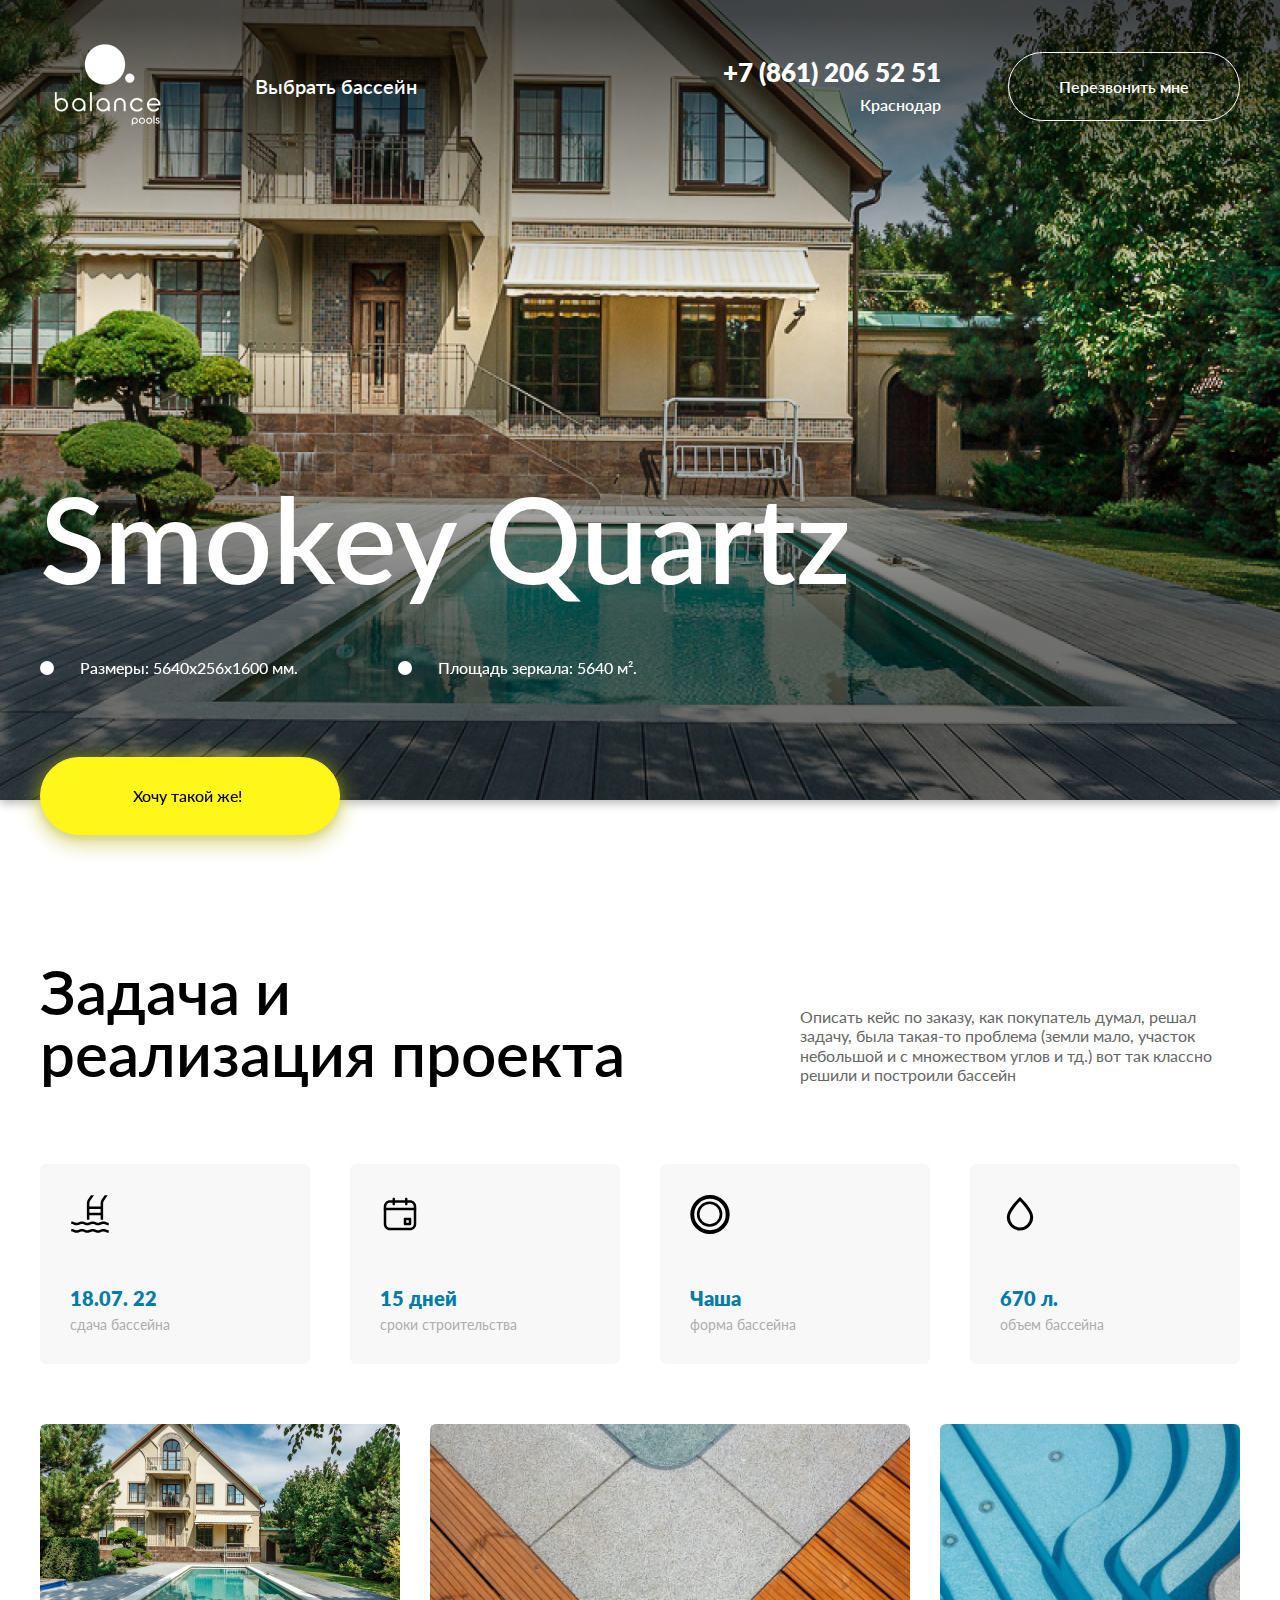
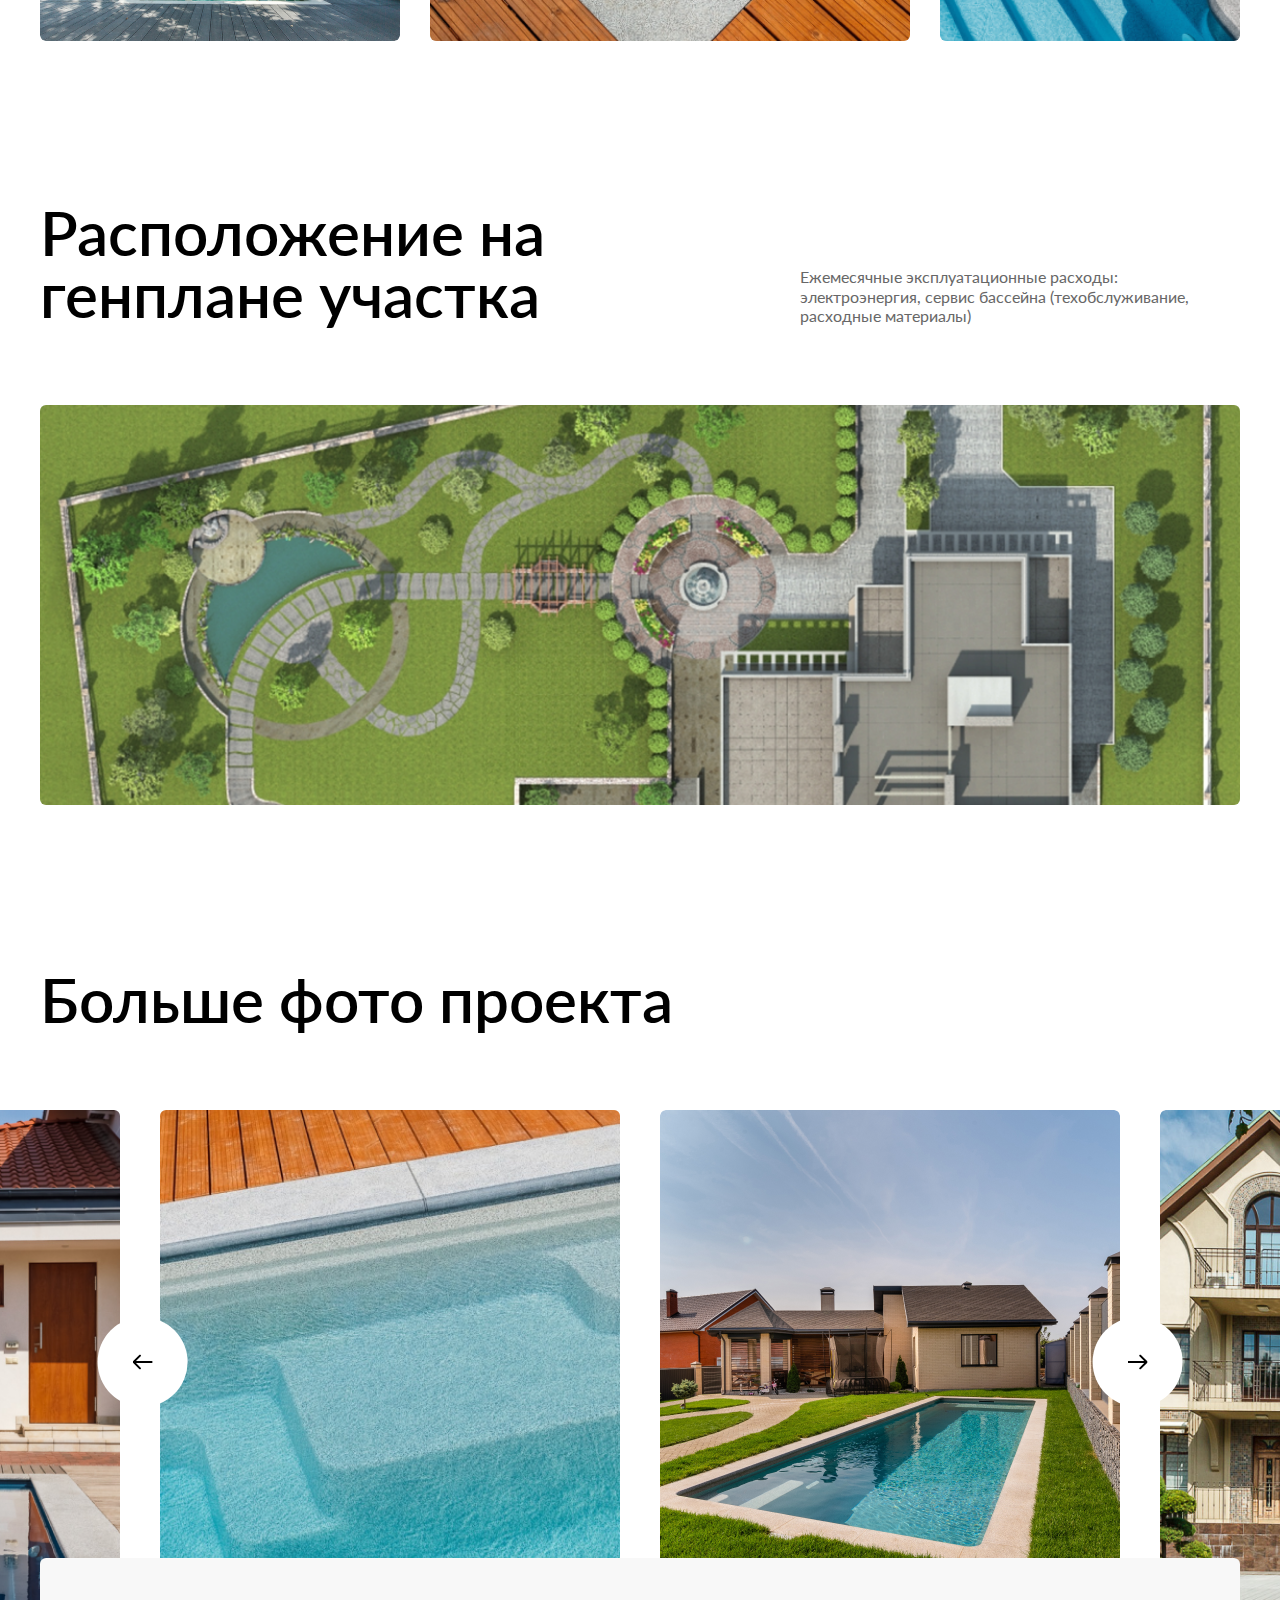
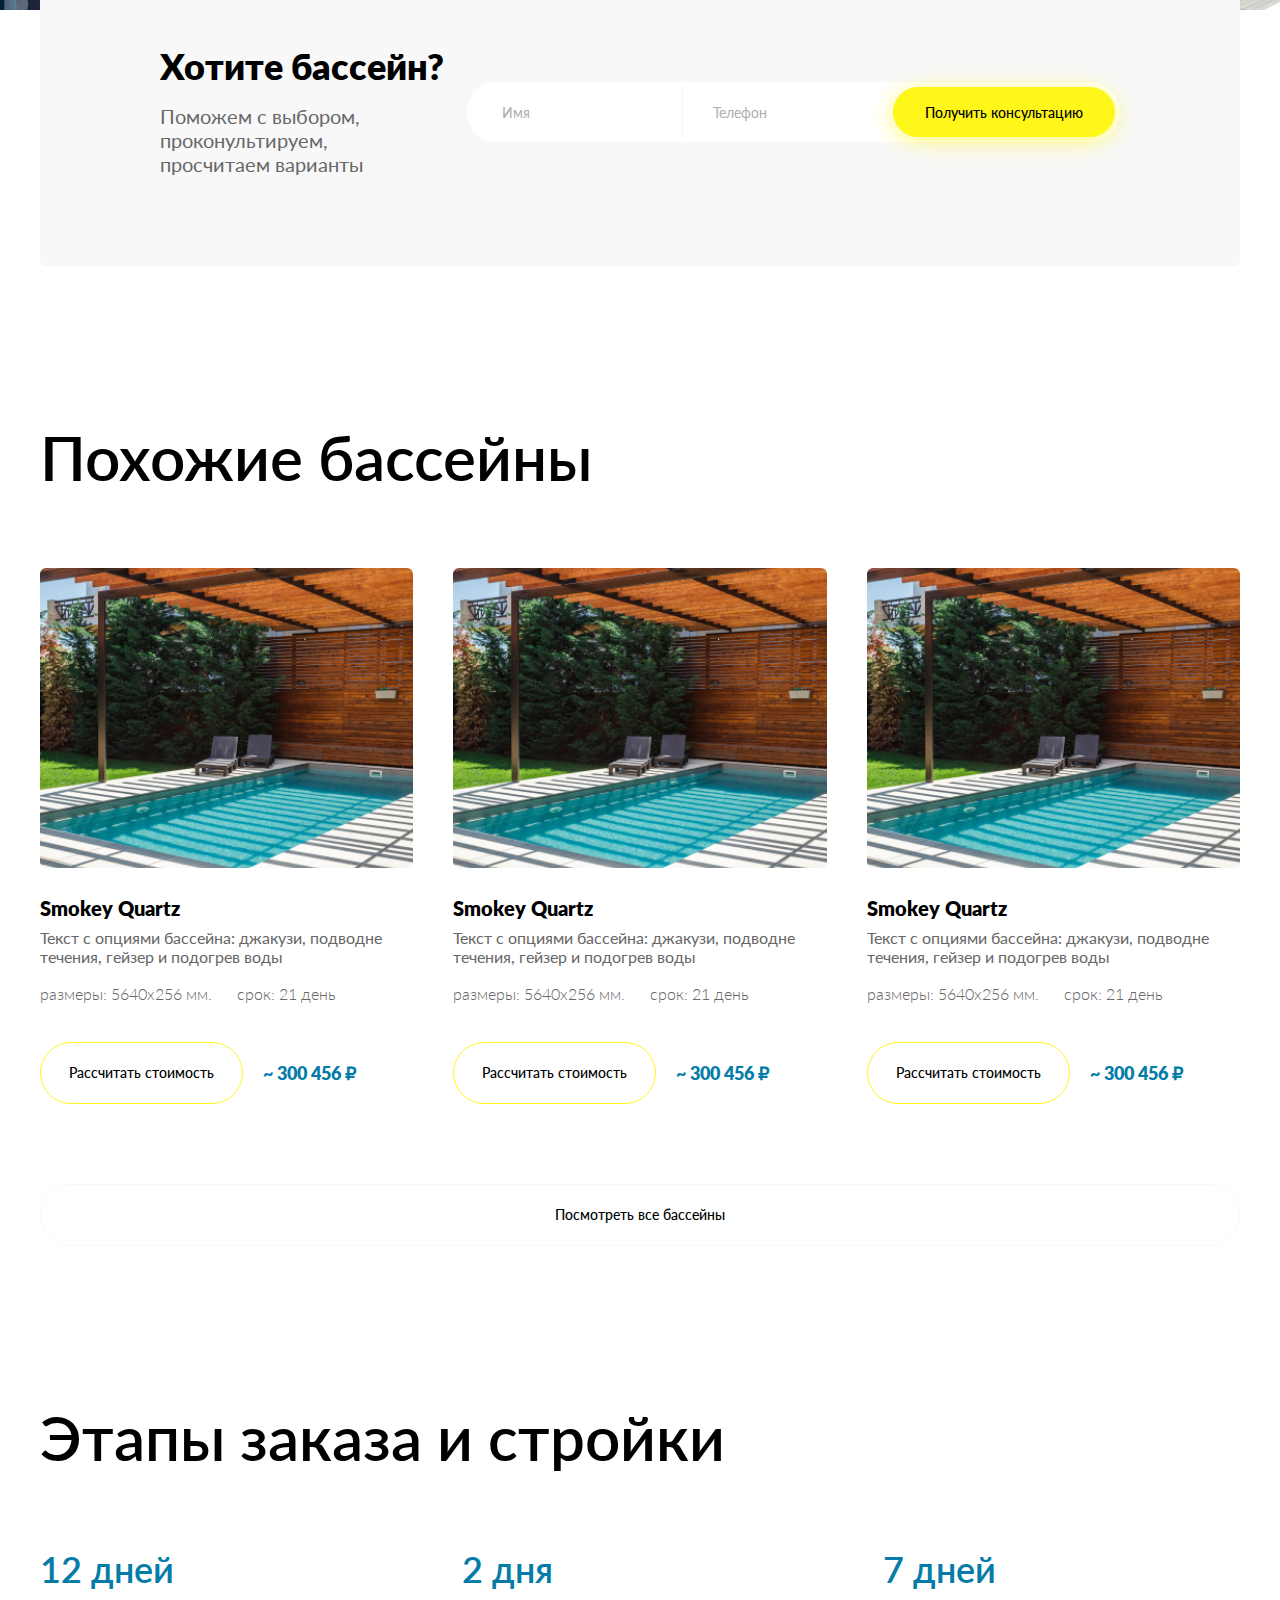
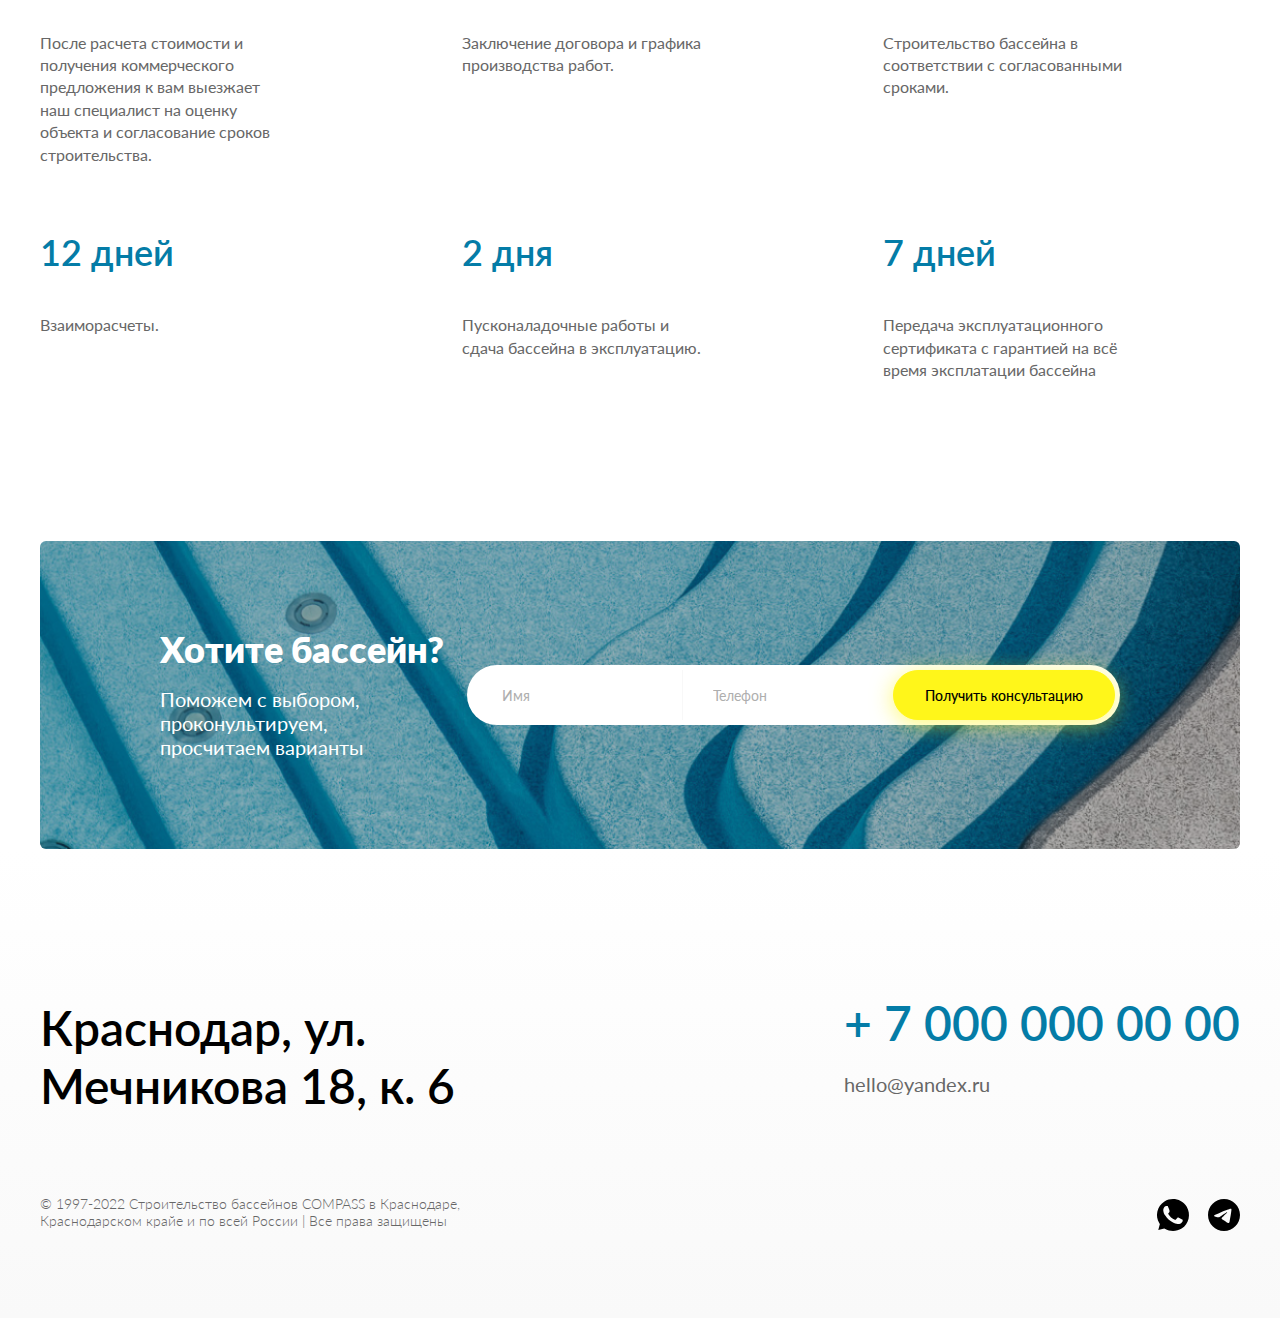
==== product-page.html @ df0f7562 "fix" ====
<!DOCTYPE html>
<html lang="ru">
<head>

    <!-- meta -->
    <meta charset="UTF-8">
    <meta http-equiv="X-UA-Compatible" content="IE=edge">
    <meta name="viewport" content="width=device-width, initial-scale=1.0">

    <!-- favicon -->
    <link rel="shortcut icon" href="favicon.ico" type="image/x-icon">

    <!-- title -->
    <title>Balance</title>


    <!-- fonts -->

    
    <!-- styles -->
    <link rel="stylesheet" href="css/libs.min.css">
    <link rel="stylesheet" href="css/main.min.css">

</head>
<body>


<div class="site-container">  <!-- site-container -->
    <header class="header">
        <div class="container">
            <div class="header__inner">

                <div>
                    <a href="index.html" class="logo">
                        <img src="img/logo.png" alt="balance">
                    </a>

                    <a href="#anchor" class="choice">Выбрать бассейн</a>
                </div>
               

                <div>
                    <div class="phone-wrapper">
                        <a href="" class="phone">+7 (861) 206 52 51</a>
                        <span>Краснодар</span>
                    </div>

                    <a href="" class="btn-secondary">Перезвонить мне</a>
                </div>


            </div>
            
        </div>
    </header>

<div class="page-container">
    <section class="home-page main-screen" style="background-image: url('img/home-page.png');">
        <div class="container">
            <div class="main-screen__inner">
                <h1>Smokey Quartz</h1>

                <div class="info">
                    <ul>
                        <li>Размеры: 5640х256х1600 мм. </li>
                        <li>Площадь зеркала: 5640 м². </li>
                    </ul>
                </div>

                <a href="" class="btn-primary--fill">Хочу такой же!</a>
            </div>
        </div>
    </section>


    <section class="tasks section">
        <div class="container">
            <div class="section__inner tasks__inner">

                <div class="title-wrapper title-with-descr">
                    <h2 class="title">Задача и реализация проекта</h2>
                    <p class="descr">Описать кейс по заказу, как покупатель думал, решал задачу, была такая-то проблема (земли мало, участок небольшой и с множеством углов и тд.) вот так классно решили и построили бассейн</p>
                </div>


                <div class="col-4 task__list">

                    <div class="task__list-item">
                        <img src="img/pool.svg" alt="">
                        <div class="text">
                            <div class="title">18.07. 22</div>
                            <div class="subtitle">сдача бассейна </div>
                        </div>
                    </div>

                    <div class="task__list-item">
                        <img src="img/calend.svg" alt="">
                        <div class="text">
                            <div class="title">15 дней</div>
                            <div class="subtitle">сроки строительства</div>
                        </div>
                    </div>

                    <div class="task__list-item">
                        <img src="img/circles.svg" alt="">
                        <div class="text">
                            <div class="title">Чаша</div>
                            <div class="subtitle">форма бассейна</div>
                        </div>
                    </div>

                    <div class="task__list-item">
                        <img src="img/water.svg" alt="">
                        <div class="text">
                            <div class="title">670 л.</div>
                            <div class="subtitle">объем бассейна</div>
                        </div>
                    </div>
                </div>


                <div class="tasks__images">
                    <img src="img/tasks01.png" alt="">
                    <img src="img/tasks02.png" alt="">
                    <img src="img/tasks03.png" alt="">
                </div>
            </div>
        </div>

    </section>


    <section class="section">
        <div class="container">
            <div class="section__inner">
                <div class="title-wrapper title-with-descr">
                    <h2 class="title">Расположение на генплане участка</h2>
                    <p class="descr">Ежемесячные эксплуатационные расходы: электроэнергия, сервис бассейна (техобслуживание, расходные материалы)</p>
                </div>

                <div class="img-banner">
                    <img src="img/location-img.png" alt="">
                </div>
            </div>
        </div>
       
    </section>


    <section class="gallery section">
        <div class="container">
            <div class="title-wrapper">
                <h2 class="title">Больше фото проекта</h2>
            </div>
            <div class="gallery__inner">
                <div class="gallery-slider">
                    <div class="gallery-slider-wrapper">

                        <div class="gallery-slider-slide">
                            <img src="img/gallery.png" alt="">
                        </div>
                        <div class="gallery-slider-slide">
                            <img src="img/gallery2.png" alt="">
                        </div>
                        <div class="gallery-slider-slide">
                            <img src="img/gallery3.png" alt="">
                        </div>
                        <div class="gallery-slider-slide">
                            <img src="img/gallery4.png" alt="">
                        </div>

                        <div class="gallery-slider-slide">
                            <img src="img/gallery.png" alt="">
                        </div>
                        <div class="gallery-slider-slide">
                            <img src="img/gallery2.png" alt="">
                        </div>
                        <div class="gallery-slider-slide">
                            <img src="img/gallery3.png" alt="">
                        </div>
                        <div class="gallery-slider-slide">
                            <img src="img/gallery4.png" alt="">
                        </div>
                        
                    </div>

                    <div class="nav-wrapper">
                        <button class="prev-slide">
                            <img src="img/arrow-left.svg" alt="">
                        </button>
                        <button class="next-slide">
                            <img src="img/arrow-right.svg" alt="">
                        </button>
                    </div>
                    
                </div>
            </div>
        </div>
    </section>


    <section class="contact-form">
        <div class="container">
            <div class="contact-form__inner">
                <div class="form-info">
                    <h3>Хотите бассейн?</h3>
                    <p>Поможем с выбором, 
                        проконультируем, просчитаем варианты</p>
                </div>
                <form action="">
                    <div class="form-fields">
                        <input type="text" class="input-white" placeholder="Имя">
                        <input type="text" class="input-white" placeholder="Телефон">
                        <input type="submit" class="btn-primary--fill" value="Получить консультацию">
                    </div>
                </form>
            </div>
        </div>
    </section>



    <section class="section products">
        <div class="container">
            <div class="title-wrapper">
                <h2 class="title">Похожие бассейны</h2>
            </div>
            <div class="products__inner">
                <div class="product__list col-3">

                    
                    <div class="product__item">
                        <div class="product__item-img">
                            <img src="img/pool.png" alt="бассейн">
                        </div>

                        <div class="product__item-name">
                            Smokey Quartz
                        </div>

                        <div class="product__item-options">
                            Текст с опциями бассейна: джакузи, подводне течения, гейзер и подогрев воды
                        </div>

                        <div class="product__item-info">
                            <span>
                                размеры: 5640х256 мм.
                            </span>

                            <span>
                                срок: 21 день
                            </span>
                        </div>


                        <div class="product__item-nav">
                            <a href="" class="product__item-btn">
                                Рассчитать стоимость
                            </a>

                            <div class="product__item-price">
                                ~ 300 456 ₽
                            </div>
                        </div>
                    </div>


                    <div class="product__item">
                        <div class="product__item-img">
                            <img src="img/pool.png" alt="бассейн">
                        </div>

                        <div class="product__item-name">
                            Smokey Quartz
                        </div>

                        <div class="product__item-options">
                            Текст с опциями бассейна: джакузи, подводне течения, гейзер и подогрев воды
                        </div>

                        <div class="product__item-info">
                            <span>
                                размеры: 5640х256 мм.
                            </span>

                            <span>
                                срок: 21 день
                            </span>
                        </div>


                        <div class="product__item-nav">
                            <a href="" class="product__item-btn">
                                Рассчитать стоимость
                            </a>

                            <div class="product__item-price">
                                ~ 300 456 ₽
                            </div>
                        </div>
                    </div>


                    <div class="product__item">
                        <div class="product__item-img">
                            <img src="img/pool.png" alt="бассейн">
                        </div>

                        <div class="product__item-name">
                            Smokey Quartz
                        </div>

                        <div class="product__item-options">
                            Текст с опциями бассейна: джакузи, подводне течения, гейзер и подогрев воды
                        </div>

                        <div class="product__item-info">
                            <span>
                                размеры: 5640х256 мм.
                            </span>

                            <span>
                                срок: 21 день
                            </span>
                        </div>


                        <div class="product__item-nav">
                            <a href="" class="product__item-btn">
                                Рассчитать стоимость
                            </a>

                            <div class="product__item-price">
                                ~ 300 456 ₽
                            </div>
                        </div>
                        
                    </div>



                 
                </div>


                <a href="" class="view-all">
                    Посмотреть все бассейны
                </a>
            </div>
        </div>
    </section>


    <section class="steps section">
        <div class="container">
            <div class="steps__inner">
                <div class="title-wrapper">
                    <h2 class="title">Этапы заказа и стройки</h2>
                </div>

                <div class="steps__list col-3">
                    <div class="steps__list-item">
                        <div class="number">
                            12 дней
                        </div>

                        <div class="text">
                            После расчета стоимости и получения коммерческого предложения к вам выезжает наш специалист на  оценку объекта и согласование сроков строительства.
                        </div>
                    </div>


                    <div class="steps__list-item">
                        <div class="number">
                            2 дня
                        </div>

                        <div class="text">
                            Заключение договора и графика производства работ.
                        </div>
                    </div>


                    <div class="steps__list-item">
                        <div class="number">
                            7 дней
                        </div>

                        <div class="text">
                            Строительство бассейна в соответствии с согласованными сроками. 
                        </div>
                    </div>


                    <div class="steps__list-item">
                        <div class="number">
                            12 дней
                        </div>

                        <div class="text">
                            Взаиморасчеты.
                        </div>
                    </div>


                    <div class="steps__list-item">
                        <div class="number">
                            2 дня
                        </div>

                        <div class="text">
                            Пусконаладочные работы и сдача бассейна в эксплуатацию. 
                        </div>
                    </div>


                    <div class="steps__list-item">
                        <div class="number">
                            7 дней
                        </div>

                        <div class="text">
                            Передача эксплуатационного сертификата с гарантией на всё время эксплатации бассейна
                        </div>
                    </div>
                </div>
            </div>
        </div>
    </section>



    <section class="contact-form white-text section">
        <div class="container">
            <div class="contact-form__inner" style="background-image: url('img/contact-form-img.png');">
                <div class="form-info">
                    <h3>Хотите бассейн?</h3>
                    <p>Поможем с выбором, 
                        проконультируем, просчитаем варианты</p>
                </div>
                <form action="">
                    <div class="form-fields">
                        <input type="text" class="input-white" placeholder="Имя">
                        <input type="text" class="input-white" placeholder="Телефон">
                        <input type="submit" class="btn-primary--fill" value="Получить консультацию">
                    </div>
                </form>
            </div>
        </div>
    </section>


</div>

    <footer class="footer">
        <div class="container">

           <div class="footer__inner">
               <div class="footer__row">
                    <div class="address">
                        Краснодар, ул. Мечникова 18, к. 6
                   </div>
    
                   <div class="contact">
                       <a href="" class="phone">+ 7 000 000 00 00</a>
                       <a href="" class="email">hello@yandex.ru</a>

                      
                   </div>
               </div>

               <div class="footer__row">
                   <p class="copyright">© 1997-2022 Строительство бассейнов COMPASS в Краснодаре, Краснодарском крайе и по всей России | Все права защищены </p>
                  
                   <div class="social">
                        <a href="">
                            <img src="img/whatsapp.svg" alt="">
                        </a>
                        <a href="">
                            <img src="img/telegram.svg" alt="">
                        </a>
                    </div>
                </div>
              
           </div>

        </div>
    </footer>

</div> <!--  /site-container -->

<script src="js/libs.js"></script>
<script src="js/main.min.js"></script>



</body>

</html>
---- css/libs.min.css ----
@font-face{font-family:swiper-icons;src:url('data:application/font-woff;charset=utf-8;base64, [base64]//wADZ2x5ZgAAAywAAADMAAAD2MHtryVoZWFkAAABbAAAADAAAAA2E2+eoWhoZWEAAAGcAAAAHwAAACQC9gDzaG10eAAAAigAAAAZAAAArgJkABFsb2NhAAAC0AAAAFoAAABaFQAUGG1heHAAAAG8AAAAHwAAACAAcABAbmFtZQAAA/gAAAE5AAACXvFdBwlwb3N0AAAFNAAAAGIAAACE5s74hXjaY2BkYGAAYpf5Hu/j+W2+MnAzMYDAzaX6QjD6/4//Bxj5GA8AuRwMYGkAPywL13jaY2BkYGA88P8Agx4j+/8fQDYfA1AEBWgDAIB2BOoAeNpjYGRgYNBh4GdgYgABEMnIABJzYNADCQAACWgAsQB42mNgYfzCOIGBlYGB0YcxjYGBwR1Kf2WQZGhhYGBiYGVmgAFGBiQQkOaawtDAoMBQxXjg/wEGPcYDDA4wNUA2CCgwsAAAO4EL6gAAeNpj2M0gyAACqxgGNWBkZ2D4/wMA+xkDdgAAAHjaY2BgYGaAYBkGRgYQiAHyGMF8FgYHIM3DwMHABGQrMOgyWDLEM1T9/w8UBfEMgLzE////P/5//f/V/xv+r4eaAAeMbAxwIUYmIMHEgKYAYjUcsDAwsLKxc3BycfPw8jEQA/[base64]/uznmfPFBNODM2K7MTQ45YEAZqGP81AmGGcF3iPqOop0r1SPTaTbVkfUe4HXj97wYE+yNwWYxwWu4v1ugWHgo3S1XdZEVqWM7ET0cfnLGxWfkgR42o2PvWrDMBSFj/IHLaF0zKjRgdiVMwScNRAoWUoH78Y2icB/yIY09An6AH2Bdu/UB+yxopYshQiEvnvu0dURgDt8QeC8PDw7Fpji3fEA4z/PEJ6YOB5hKh4dj3EvXhxPqH/SKUY3rJ7srZ4FZnh1PMAtPhwP6fl2PMJMPDgeQ4rY8YT6Gzao0eAEA409DuggmTnFnOcSCiEiLMgxCiTI6Cq5DZUd3Qmp10vO0LaLTd2cjN4fOumlc7lUYbSQcZFkutRG7g6JKZKy0RmdLY680CDnEJ+UMkpFFe1RN7nxdVpXrC4aTtnaurOnYercZg2YVmLN/d/gczfEimrE/fs/bOuq29Zmn8tloORaXgZgGa78yO9/cnXm2BpaGvq25Dv9S4E9+5SIc9PqupJKhYFSSl47+Qcr1mYNAAAAeNptw0cKwkAAAMDZJA8Q7OUJvkLsPfZ6zFVERPy8qHh2YER+3i/BP83vIBLLySsoKimrqKqpa2hp6+jq6RsYGhmbmJqZSy0sraxtbO3sHRydnEMU4uR6yx7JJXveP7WrDycAAAAAAAH//wACeNpjYGRgYOABYhkgZgJCZgZNBkYGLQZtIJsFLMYAAAw3ALgAeNolizEKgDAQBCchRbC2sFER0YD6qVQiBCv/H9ezGI6Z5XBAw8CBK/m5iQQVauVbXLnOrMZv2oLdKFa8Pjuru2hJzGabmOSLzNMzvutpB3N42mNgZGBg4GKQYzBhYMxJLMlj4GBgAYow/P/PAJJhLM6sSoWKfWCAAwDAjgbRAAB42mNgYGBkAIIbCZo5IPrmUn0hGA0AO8EFTQAA');font-weight:400;font-style:normal}:root{--swiper-theme-color:#007aff}.swiper{margin-left:auto;margin-right:auto;position:relative;overflow:hidden;list-style:none;padding:0;z-index:1}.swiper-vertical>.swiper-wrapper{flex-direction:column}.swiper-wrapper{position:relative;width:100%;height:100%;z-index:1;display:flex;transition-property:transform;box-sizing:content-box}.swiper-android .swiper-slide,.swiper-wrapper{transform:translate3d(0,0,0)}.swiper-pointer-events{touch-action:pan-y}.swiper-pointer-events.swiper-vertical{touch-action:pan-x}.swiper-slide{flex-shrink:0;width:100%;height:100%;position:relative;transition-property:transform}.swiper-slide-invisible-blank{visibility:hidden}.swiper-autoheight,.swiper-autoheight .swiper-slide{height:auto}.swiper-autoheight .swiper-wrapper{align-items:flex-start;transition-property:transform,height}.swiper-backface-hidden .swiper-slide{transform:translateZ(0);-webkit-backface-visibility:hidden;backface-visibility:hidden}.swiper-3d,.swiper-3d.swiper-css-mode .swiper-wrapper{perspective:1200px}.swiper-3d .swiper-cube-shadow,.swiper-3d .swiper-slide,.swiper-3d .swiper-slide-shadow,.swiper-3d .swiper-slide-shadow-bottom,.swiper-3d .swiper-slide-shadow-left,.swiper-3d .swiper-slide-shadow-right,.swiper-3d .swiper-slide-shadow-top,.swiper-3d .swiper-wrapper{transform-style:preserve-3d}.swiper-3d .swiper-slide-shadow,.swiper-3d .swiper-slide-shadow-bottom,.swiper-3d .swiper-slide-shadow-left,.swiper-3d .swiper-slide-shadow-right,.swiper-3d .swiper-slide-shadow-top{position:absolute;left:0;top:0;width:100%;height:100%;pointer-events:none;z-index:10}.swiper-3d .swiper-slide-shadow{background:rgba(0,0,0,.15)}.swiper-3d .swiper-slide-shadow-left{background-image:linear-gradient(to left,rgba(0,0,0,.5),rgba(0,0,0,0))}.swiper-3d .swiper-slide-shadow-right{background-image:linear-gradient(to right,rgba(0,0,0,.5),rgba(0,0,0,0))}.swiper-3d .swiper-slide-shadow-top{background-image:linear-gradient(to top,rgba(0,0,0,.5),rgba(0,0,0,0))}.swiper-3d .swiper-slide-shadow-bottom{background-image:linear-gradient(to bottom,rgba(0,0,0,.5),rgba(0,0,0,0))}.swiper-css-mode>.swiper-wrapper{overflow:auto;scrollbar-width:none;-ms-overflow-style:none}.swiper-css-mode>.swiper-wrapper::-webkit-scrollbar{display:none}.swiper-css-mode>.swiper-wrapper>.swiper-slide{scroll-snap-align:start start}.swiper-horizontal.swiper-css-mode>.swiper-wrapper{scroll-snap-type:x mandatory}.swiper-vertical.swiper-css-mode>.swiper-wrapper{scroll-snap-type:y mandatory}.swiper-centered>.swiper-wrapper::before{content:'';flex-shrink:0;order:9999}.swiper-centered.swiper-horizontal>.swiper-wrapper>.swiper-slide:first-child{margin-inline-start:var(--swiper-centered-offset-before)}.swiper-centered.swiper-horizontal>.swiper-wrapper::before{height:100%;min-height:1px;width:var(--swiper-centered-offset-after)}.swiper-centered.swiper-vertical>.swiper-wrapper>.swiper-slide:first-child{margin-block-start:var(--swiper-centered-offset-before)}.swiper-centered.swiper-vertical>.swiper-wrapper::before{width:100%;min-width:1px;height:var(--swiper-centered-offset-after)}.swiper-centered>.swiper-wrapper>.swiper-slide{scroll-snap-align:center center}
---- css/main.min.css ----
@font-face{font-family:Lato;font-weight:300;font-style:normal;src:url(../fonts/Lato-Light.woff) format("woff"),url(../fonts/Lato-Light.woff2) format("woff2")}@font-face{font-family:Lato;font-weight:400;font-style:normal;src:url(../fonts/Lato-Regular.woff) format("woff"),url(../fonts/Lato-Regular.woff2) format("woff2")}@font-face{font-family:Lato;font-weight:500;font-style:normal;src:url(../fonts/Lato-Medium.woff) format("woff"),url(../fonts/Lato-Medium.woff2) format("woff2")}@font-face{font-family:Lato;font-weight:600;font-style:normal;src:url(../fonts/Lato-SemiBold.woff) format("woff"),url(../fonts/Lato-SemiBold.woff2) format("woff2")}@font-face{font-family:Lato;font-weight:700;font-style:normal;src:url(../fonts/Lato-Bold.woff) format("woff"),url(../fonts/Lato-Bold.woff2) format("woff2")}@font-face{font-family:Lato;font-weight:700;font-style:normal;src:url(../fonts/Lato-ExtraBold.woff) format("woff"),url(../fonts/Lato-ExtraBold.woff2) format("woff2")}*,a,body,form,input,select,textarea{font-family:Lato;font-weight:600}*,::after,::before{box-sizing:border-box;outline:0!important}h1,h2,h3,h4,h5,h6,p{margin:0;padding:0}ol,ul{margin:0;padding:0;list-style:none}a{text-decoration:none}body,html{margin:0;padding:0;width:100%;overflow-x:hidden;min-width:320px;max-width:100%}button,input,select{-webkit-appearance:none;-moz-appearance:none;appearance:none;background:0 0;border:none;outline:0}.container{max-width:1230px;padding:0 15px;margin:0 auto}.site-container{display:flex;flex-direction:column;height:100%}.page-container{flex:1 0 auto}.footer{flex:0 0 auto}*{transition:.2s linear}.btn-secondary{font-weight:600;font-size:16px;line-height:19px;color:#fff61a;display:inline-block;padding:24px 50px;border:1px solid #fff;border-radius:100px}.btn-secondary:hover{background:#fff;color:#000}.btn-primary--fill{font-weight:500;font-size:16px;line-height:100%;color:#000;display:inline-block;padding:30px 92px;border:1px solid #fff61a;background:#fff61a;box-shadow:0 4px 22px rgba(255,246,26,.6);border-radius:60px}.btn-primary--fill:hover{background:#faf118}.header{position:absolute;width:100%;left:0;top:0;z-index:99}.header__inner{display:flex;justify-content:space-between;align-items:center;color:#fff;padding:30px 0}.header__inner a{color:#fff}.header__inner div{display:flex;align-items:center}.header__inner div .phone-wrapper{flex-direction:column;align-items:flex-end;margin-right:67px}.header__inner div .phone-wrapper .phone{font-weight:700;font-size:26px;line-height:100%;margin-bottom:10px}.header__inner .logo+a{font-weight:600;font-size:20px;line-height:100%}.header__inner .logo{margin-right:77px}.home-page.main-screen{background-size:cover;background-position:center;background-repeat:no-repeat;filter:drop-shadow(0 4px 4px rgba(0, 0, 0, .25))}.home-page.main-screen .main-screen__inner{min-height:800px;display:flex;flex-direction:column;justify-content:flex-end}.home-page.main-screen .main-screen__inner h1{font-weight:600;font-size:120px;line-height:100%;color:#fff;margin-bottom:60px}.home-page.main-screen .main-screen__inner .info{margin-bottom:80px}.home-page.main-screen .main-screen__inner .info ul{display:flex}.home-page.main-screen .main-screen__inner .info li{font-weight:500;font-size:16px;line-height:19px;display:flex;align-items:center;color:#fff;padding-left:40px;position:relative}.home-page.main-screen .main-screen__inner .info li:not(:last-child){margin-right:100px}.home-page.main-screen .main-screen__inner .info li::after{content:"";position:absolute;width:14px;height:14px;background:#fff;border-radius:100%;left:0;top:50%;transform:translateY(-50%)}.home-page.main-screen .main-screen__inner .btn-primary--fill{max-width:300px;margin-bottom:-35px}.col-4{display:grid;grid-template-columns:repeat(4,1fr)}.col-3{display:grid;grid-template-columns:repeat(3,1fr)}.section{margin-top:160px}.title-wrapper{display:flex;justify-content:space-between;align-items:flex-end;margin-bottom:80px}.title-wrapper h2.title{font-weight:600;font-size:62px;line-height:100%;color:#000}.title-with-descr .title{max-width:600px}.title-with-descr .descr{max-width:440px;font-weight:400;font-size:16px;line-height:120%;color:#676767}.task__list{margin-bottom:60px;gap:40px}.task__list-item{background:#f8f8f8;border-radius:6px;padding:30px;min-height:200px;display:flex;flex-direction:column;justify-content:space-between}.task__list-item img{max-width:40px}.task__list-item .title{font-weight:700;font-size:20px;line-height:38px;color:#047ca7}.task__list-item .subtitle{font-weight:400;font-size:14px;line-height:120%;color:#aeaeae}.tasks__images{display:flex;justify-content:space-between}.tasks__images img{max-height:217px;height:auto;-o-object-fit:cover;object-fit:cover;border-radius:6px}.tasks__images img:first-child{width:30%}.tasks__images img:nth-child(2){width:40%}.tasks__images img:nth-child(3){width:25%}.img-banner{width:100%;height:auto;border-radius:6px}.img-banner img{width:100%;height:100%;-o-object-fit:cover;object-fit:cover;max-height:400px;border-radius:6px}.gallery{position:relative;z-index:5}.gallery-slider{width:80%;height:100%;margin:0 auto;position:relative}.gallery-slider-wrapper{display:flex;width:100%;height:100%;position:relative}.gallery-slider-slide{flex-shrink:0}.gallery-slider-slide img{width:100%;height:100%;max-height:500px;border-radius:6px;-o-object-fit:cover;object-fit:cover}.gallery-slider .nav-wrapper{position:absolute;display:flex;align-items:center;justify-content:space-between;width:113%;top:50%;left:50%;transform:translate(-50%,-50%)}.gallery-slider .nav-wrapper .next-slide,.gallery-slider .nav-wrapper .prev-slide{display:flex;align-items:center;justify-content:center;width:90px;height:90px;background:#fff;border-radius:100%;position:relative;z-index:90;cursor:pointer}.gallery+.contact-form{margin-top:-55px}.contact-form{position:relative;z-index:10}.contact-form__inner{background:center/cover no-repeat #f8f8f8;border-radius:6px;display:flex;align-items:center;justify-content:space-between;padding:90px 120px}.contact-form__inner .form-info{max-width:300px;width:100%}.contact-form__inner .form-info h3{font-weight:700;font-size:36px;line-height:100%;color:#000;margin-bottom:20px}.contact-form__inner .form-info p{font-weight:400;font-size:20px;line-height:120%;color:#676767;max-width:230px}.contact-form__inner .form-fields{display:flex;align-items:center;background:#fff;border-radius:30px;padding:5px}.contact-form__inner .form-fields input{height:50px}.contact-form__inner .form-fields input:first-child{border-right:1px solid #f8f8f8}.contact-form__inner .form-fields .input-white{font-weight:400;font-size:14px;line-height:100%;display:flex;align-items:center;color:#aeaeae;padding-left:30px}.contact-form__inner .form-fields .input-white::-moz-placeholder{font-weight:400;font-size:14px;line-height:100%;display:flex;align-items:center;color:#aeaeae}.contact-form__inner .form-fields .input-white:-ms-input-placeholder{font-weight:400;font-size:14px;line-height:100%;display:flex;align-items:center;color:#aeaeae}.contact-form__inner .form-fields .input-white::placeholder{font-weight:400;font-size:14px;line-height:100%;display:flex;align-items:center;color:#aeaeae}.contact-form__inner .form-fields .btn-primary--fill{padding:18px 31px;font-weight:500;font-size:14px;line-height:100%;cursor:pointer}.contact-form.white-text h3,.contact-form.white-text p{color:#fff!important}.products__inner .product__list{gap:40px}.products__inner .product__item-img{width:100%;max-height:300px;margin-bottom:30px}.products__inner .product__item-img img{width:100%;max-height:300px;height:auto;-o-object-fit:cover;object-fit:cover;border-radius:6px}.products__inner .product__item-name{font-weight:700;font-size:20px;line-height:100%;color:#000;margin-bottom:10px}.products__inner .product__item-options{font-weight:400;font-size:16px;line-height:120%;color:#676767;margin-bottom:20px}.products__inner .product__item-info{display:flex;flex-wrap:wrap;font-weight:300;font-size:16px;line-height:100%;color:#676767;margin-bottom:40px}.products__inner .product__item-info span{margin-right:25px;font-weight:300}.products__inner .product__item-nav{display:flex;align-items:center}.products__inner .product__item-btn{font-weight:500;font-size:14px;line-height:100%;color:#000;padding:23px 28px;border:1px solid #fff61a;border-radius:60px;margin-right:20px}.products__inner .product__item-btn:hover{background:#fff61a;box-shadow:0 4px 22px rgba(255,246,26,.6)}.products__inner .product__item-price{font-weight:700;font-size:18px;line-height:100%;color:#047ca7}.products__inner .view-all{display:block;width:100%;padding:23px 0;text-align:center;font-weight:500;font-size:14px;line-height:100%;border:1px solid #f8f8f8;border-radius:38px;margin-top:80px;color:#000}.products__inner .view-all:hover{border-color:#047ca7}.steps__list{gap:65px}.steps__list-item .number{font-weight:600;font-size:36px;line-height:120%;color:#047ca7;margin-bottom:40px}.steps__list-item .text{font-weight:400;font-size:16px;line-height:140%;color:#676767;max-width:240px}.footer{background:linear-gradient(180deg,#fff 0,#f9f9f9 100%);padding-top:150px;padding-bottom:80px}.footer__inner .footer__row{display:flex;justify-content:space-between}.footer__inner .footer__row .social{display:flex;align-items:center}.footer__inner .footer__row .social a:not(:last-child){margin-right:15px}.footer__inner .footer__row:last-child{margin-top:80px}.footer__inner .footer__row .address{font-weight:600;font-size:48px;line-height:120%;color:#000;max-width:440px}.footer__inner .footer__row .contact{display:flex;flex-direction:column}.footer__inner .footer__row .phone{font-weight:600;font-size:48px;line-height:100%;color:#047ca7;margin-bottom:25px}.footer__inner .footer__row .email{font-weight:400;font-size:20px;line-height:120%;color:#676767}.footer__inner .footer__row .copyright{font-weight:300;font-size:14px;line-height:17px;color:#676767;max-width:460px}@media (max-width:991px){.title-wrapper h2.title{font-size:48px}.choice{display:none!important}.header__inner div .phone-wrapper{display:none}.btn-secondary{padding:15px 30px;font-size:14px}.header__inner{padding:15px 0}.home-page.main-screen .main-screen__inner{min-height:600px}.home-page.main-screen .main-screen__inner h1{font-size:90px;margin-bottom:30px}.home-page.main-screen .main-screen__inner .info li:not(:last-child){margin-right:50px}.home-page.main-screen .main-screen__inner .info{margin-bottom:40px}.title-with-descr{flex-direction:column;align-items:flex-start}.title-with-descr .title{max-width:100%;margin-bottom:30px}.title-with-descr .descr{max-width:650px}.title-wrapper{margin-bottom:40px}.task__list{gap:10px;margin-bottom:40px}.section{margin-top:100px}.contact-form__inner{flex-direction:column;align-items:flex-start;padding:40px 60px}.contact-form__inner .form-info{margin-bottom:25px;max-width:100%}.contact-form__inner .form-info h3{font-size:30px}.contact-form__inner .form-info p{max-width:100%}.contact-form__inner form,.contact-form__inner form .form-fields{width:100%}.contact-form__inner form .form-fields input{flex:1}.products__inner .product__list{gap:10px}.products__inner .product__item-nav{flex-direction:column-reverse;align-items:flex-start}.products__inner .product__item-nav .product__item-price{margin-bottom:15px}.products__inner .product__item-btn{padding:15px 20px}.products__inner .product__item-info{margin-bottom:25px}.products__inner .view-all{margin-top:40px}.steps__list{gap:25px}.footer__row{flex-direction:column}.footer__inner .footer__row:last-child,.footer__row .phone{margin-top:25px}.footer__inner .footer__row:last-child .copyright{margin-bottom:25px}.footer__inner .footer__row .address{font-size:32px;max-width:100%}.footer__inner .footer__row .phone{font-size:32px}}@media (max-width:768px){.home-page.main-screen .main-screen__inner h1{font-size:50px}.home-page.main-screen .main-screen__inner{min-height:100vh}.home-page.main-screen{margin-bottom:100px}.header .logo{margin-right:0}.header .logo img{max-width:90px}.home-page.main-screen .main-screen__inner .info ul{flex-direction:column}.home-page.main-screen .main-screen__inner .info ul li{margin-right:0!important;margin-bottom:15px}.btn-primary--fill{padding:20px;text-align:center}.title-wrapper h2.title{font-size:32px}.title-with-descr .descr{font-size:14px}.col-3,.col-4{grid-template-columns:repeat(2,1fr)}.tasks__images{flex-direction:column}.tasks__images img{width:100%!important;margin-bottom:15px}.section{margin-top:50px}.contact-form__inner .form-info h3{font-size:24px}.contact-form__inner .form-info p{font-size:14px}.contact-form__inner{padding:20px}.contact-form__inner .form-fields{flex-direction:column;align-items:flex-start;border-radius:5px;padding:35px 25px 15px}.contact-form__inner .form-fields .input-white{padding-left:10px;margin-bottom:40px;border-right:0!important;padding-bottom:10px;border-bottom:1px solid #f8f8f8}.contact-form__inner .form-fields input{width:100%}.gallery+.contact-form{margin-top:50px}.gallery-slider .nav-wrapper .next-slide,.gallery-slider .nav-wrapper .prev-slide{width:50px;height:50px;box-shadow:-1px 5px 8px 0 rgba(34,60,80,.1)}.products__inner .product__list{gap:35px}.steps__list-item .number{font-size:28px;margin-bottom:10px;margin-top:20px}.footer{padding-top:50px;padding-bottom:50px}}@media (max-width:480px){.col-3,.col-4{grid-template-columns:repeat(1,1fr)}}
/*# sourceMappingURL=main.min.css.map */
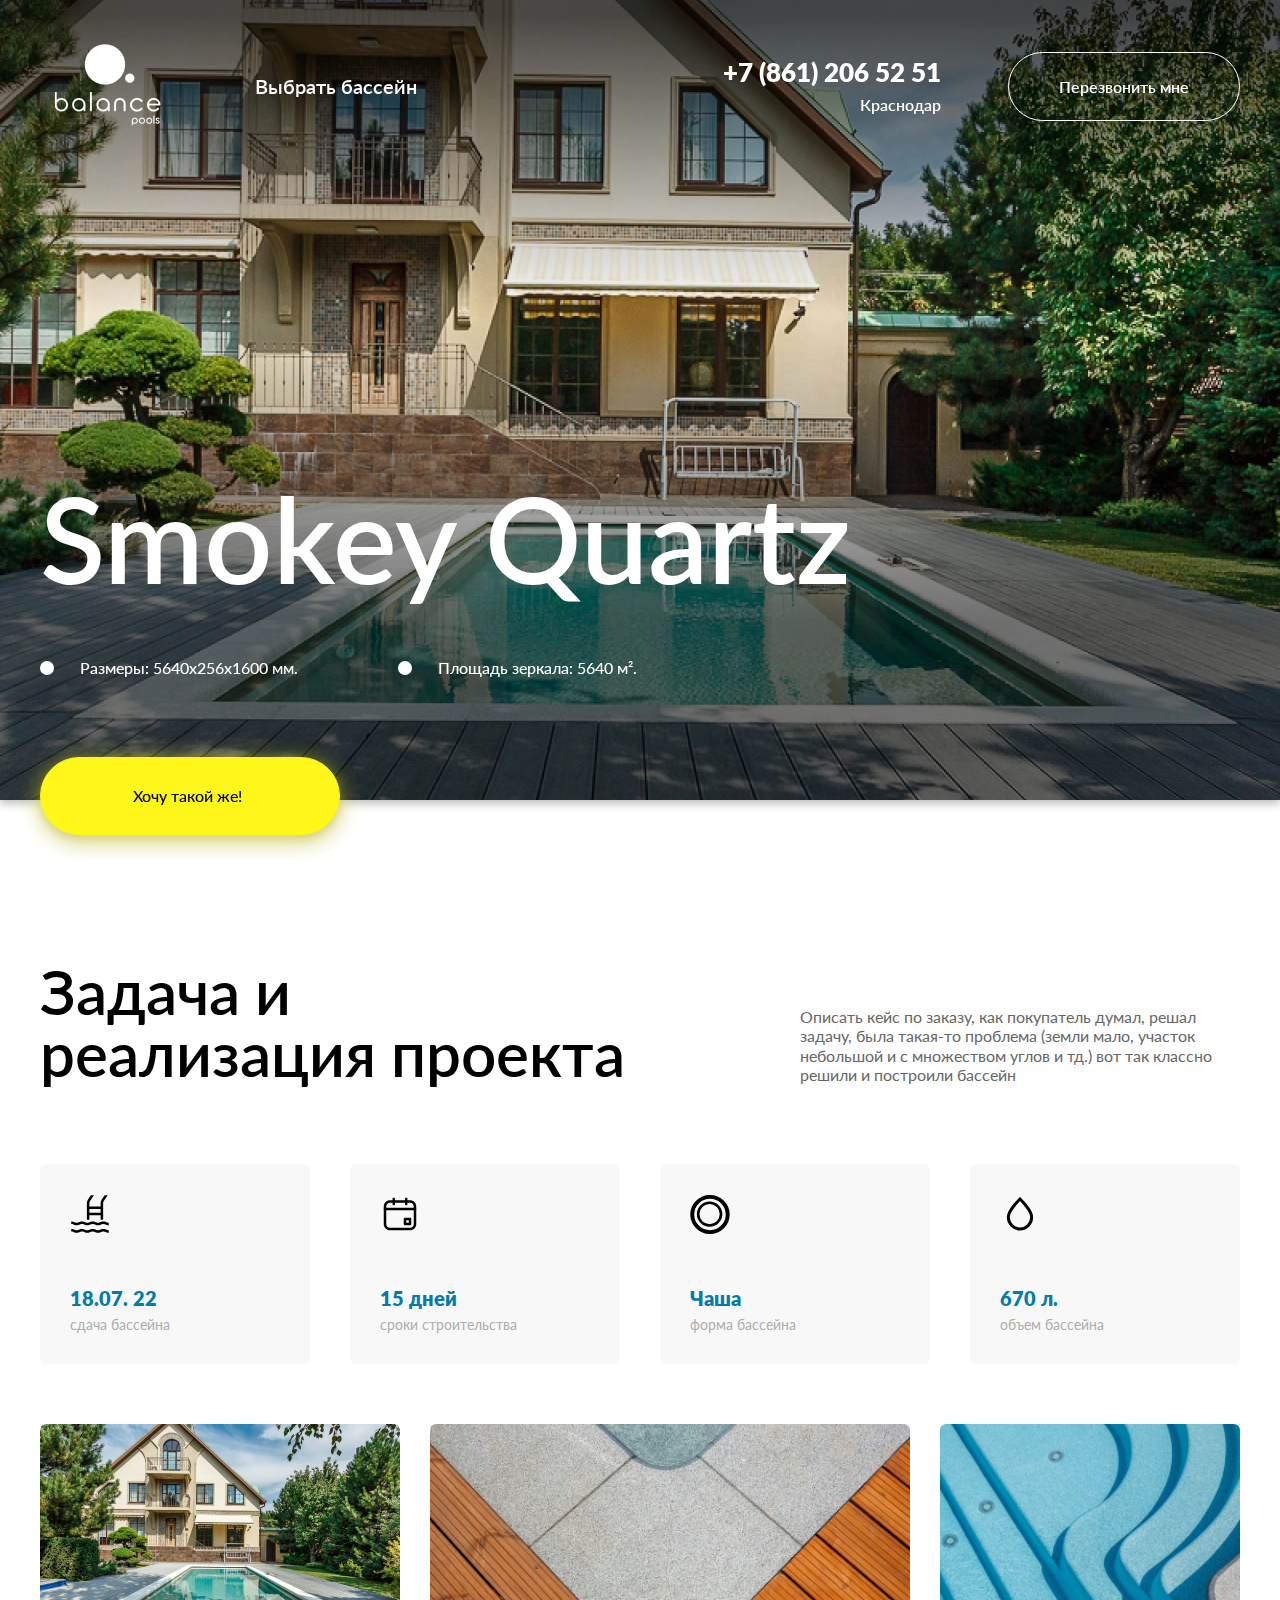
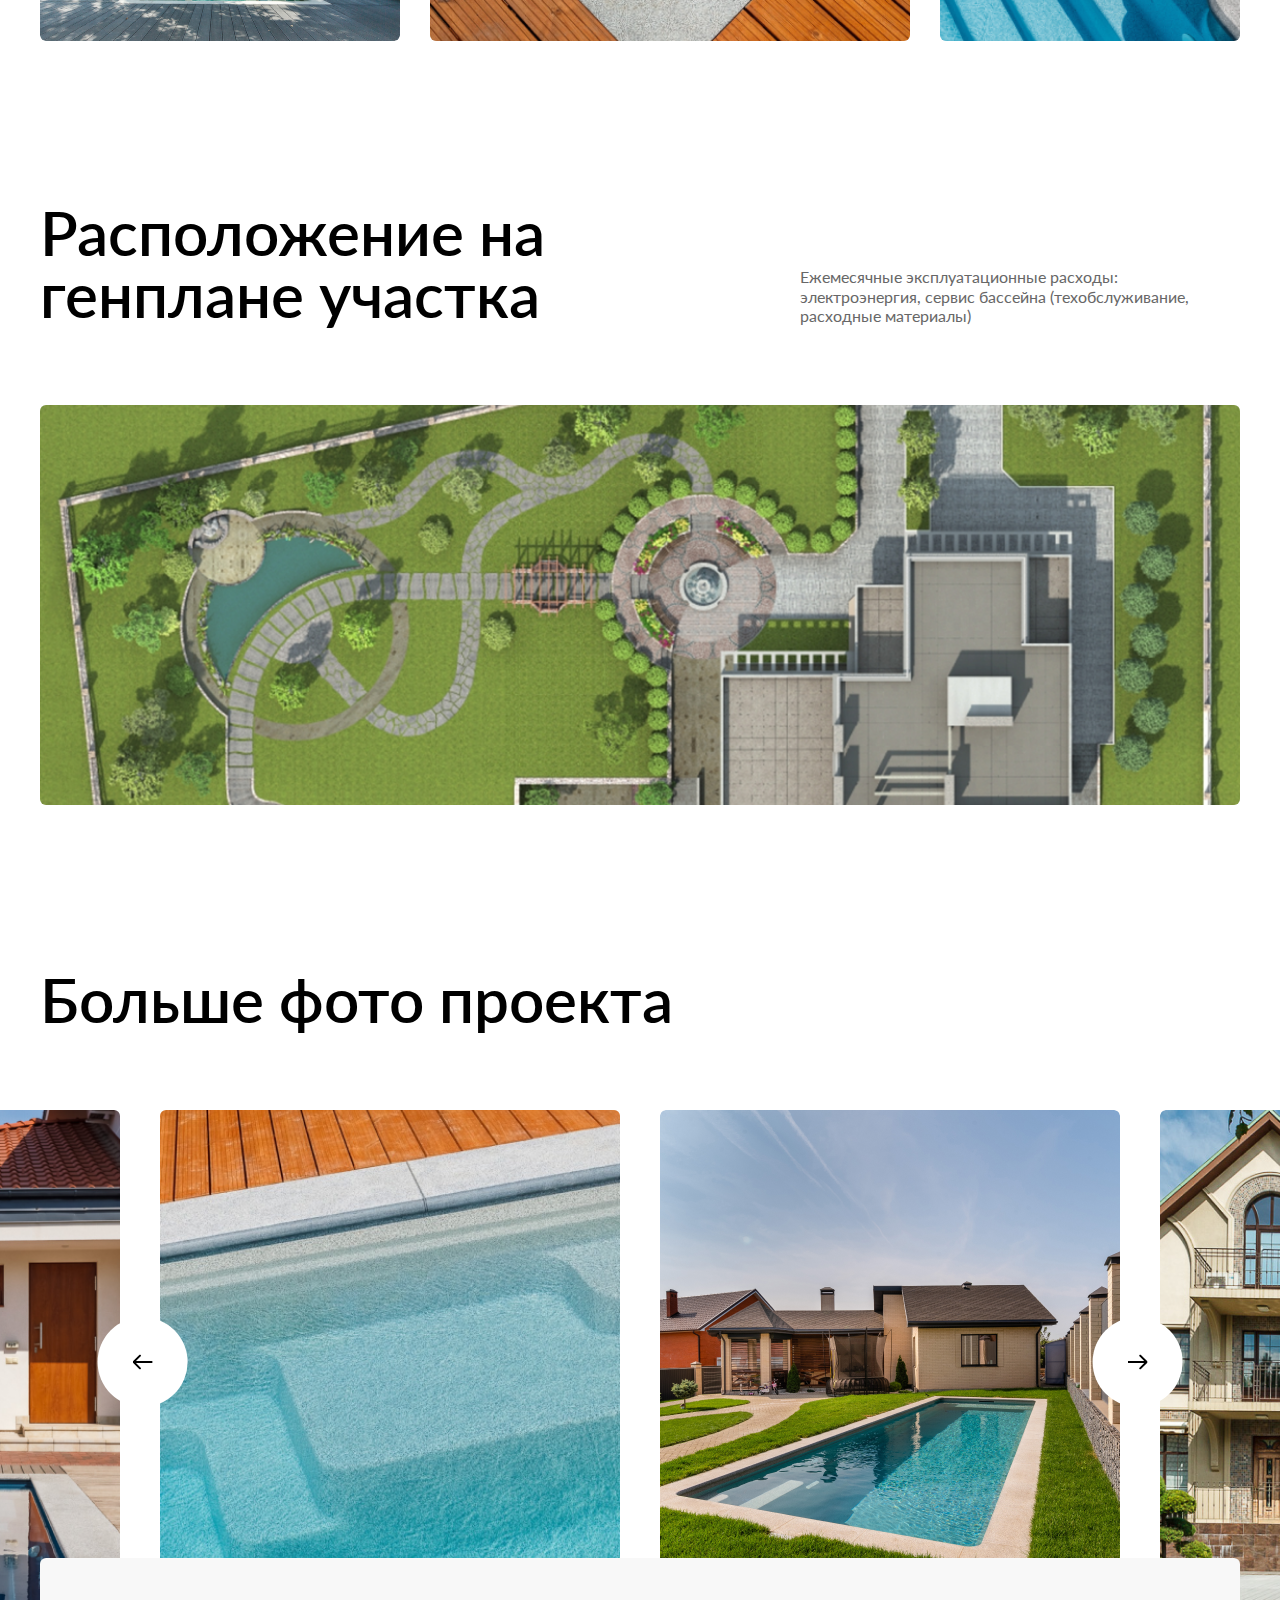
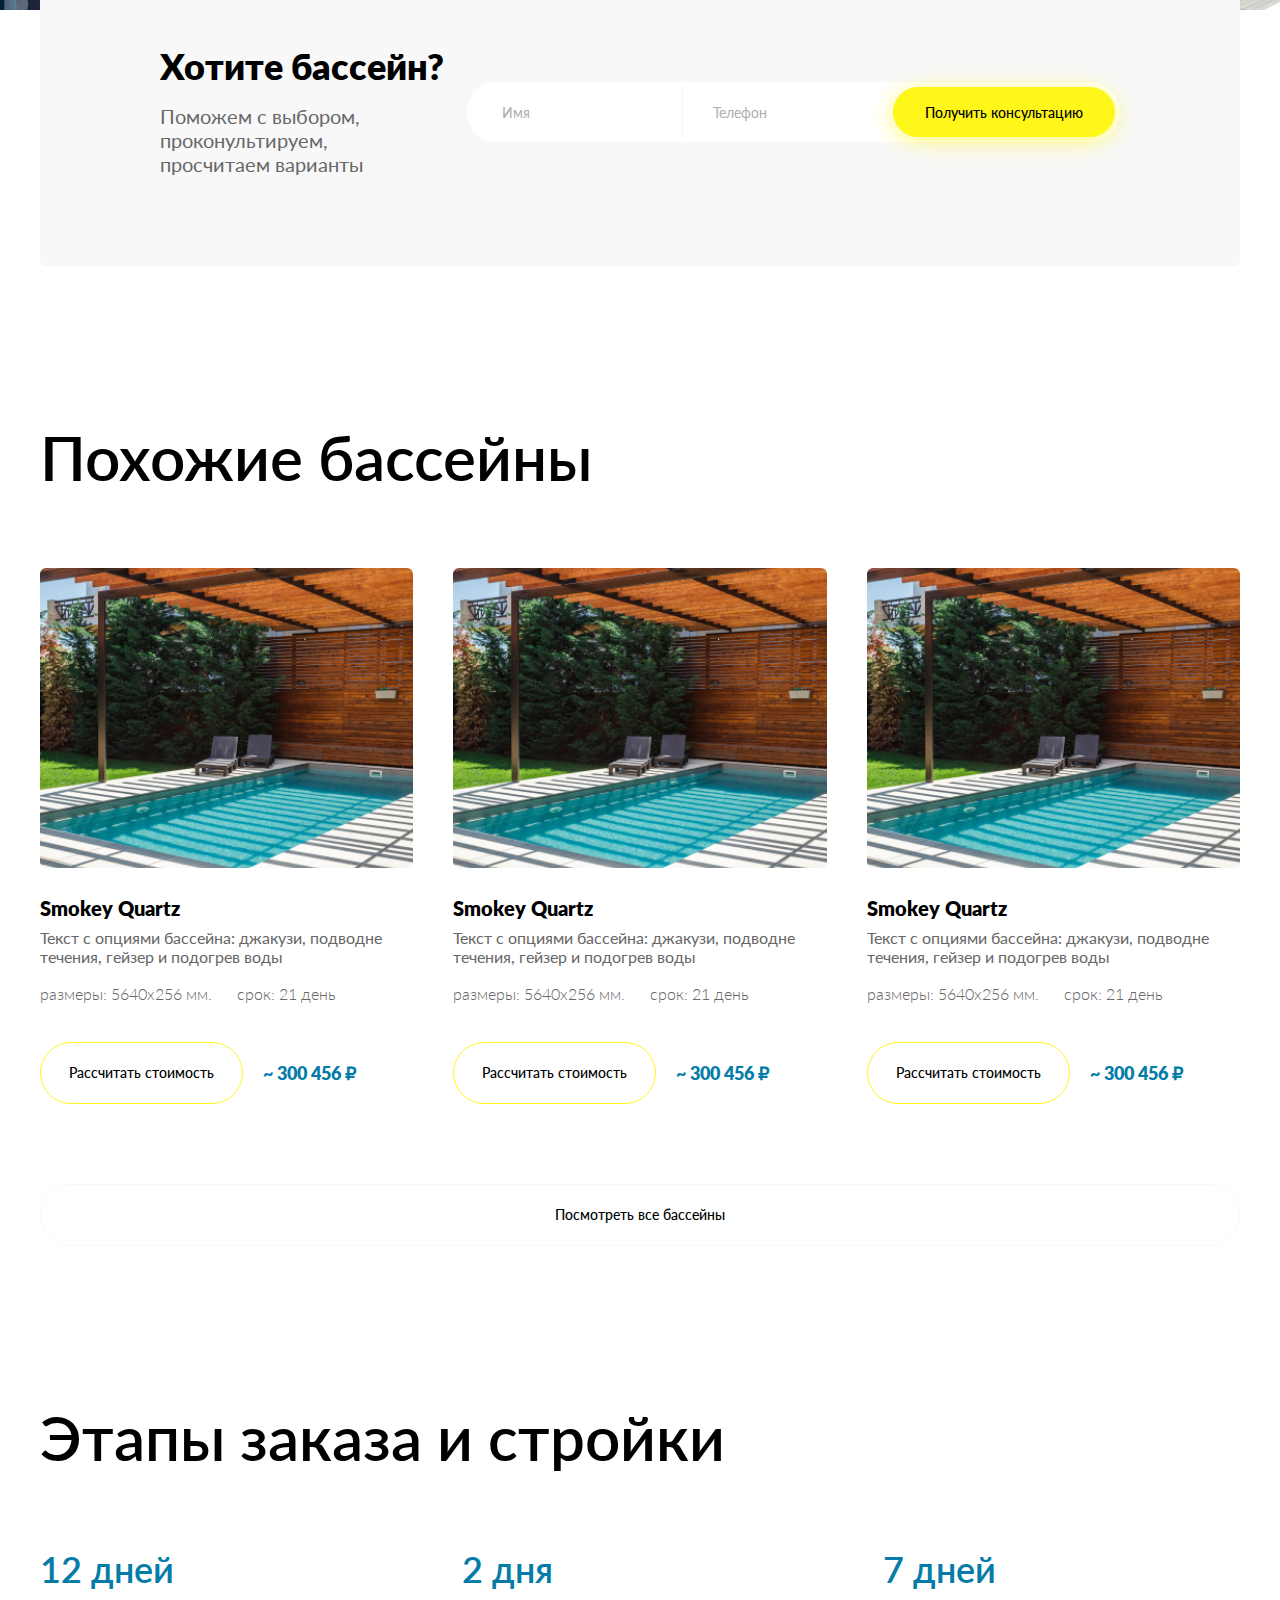
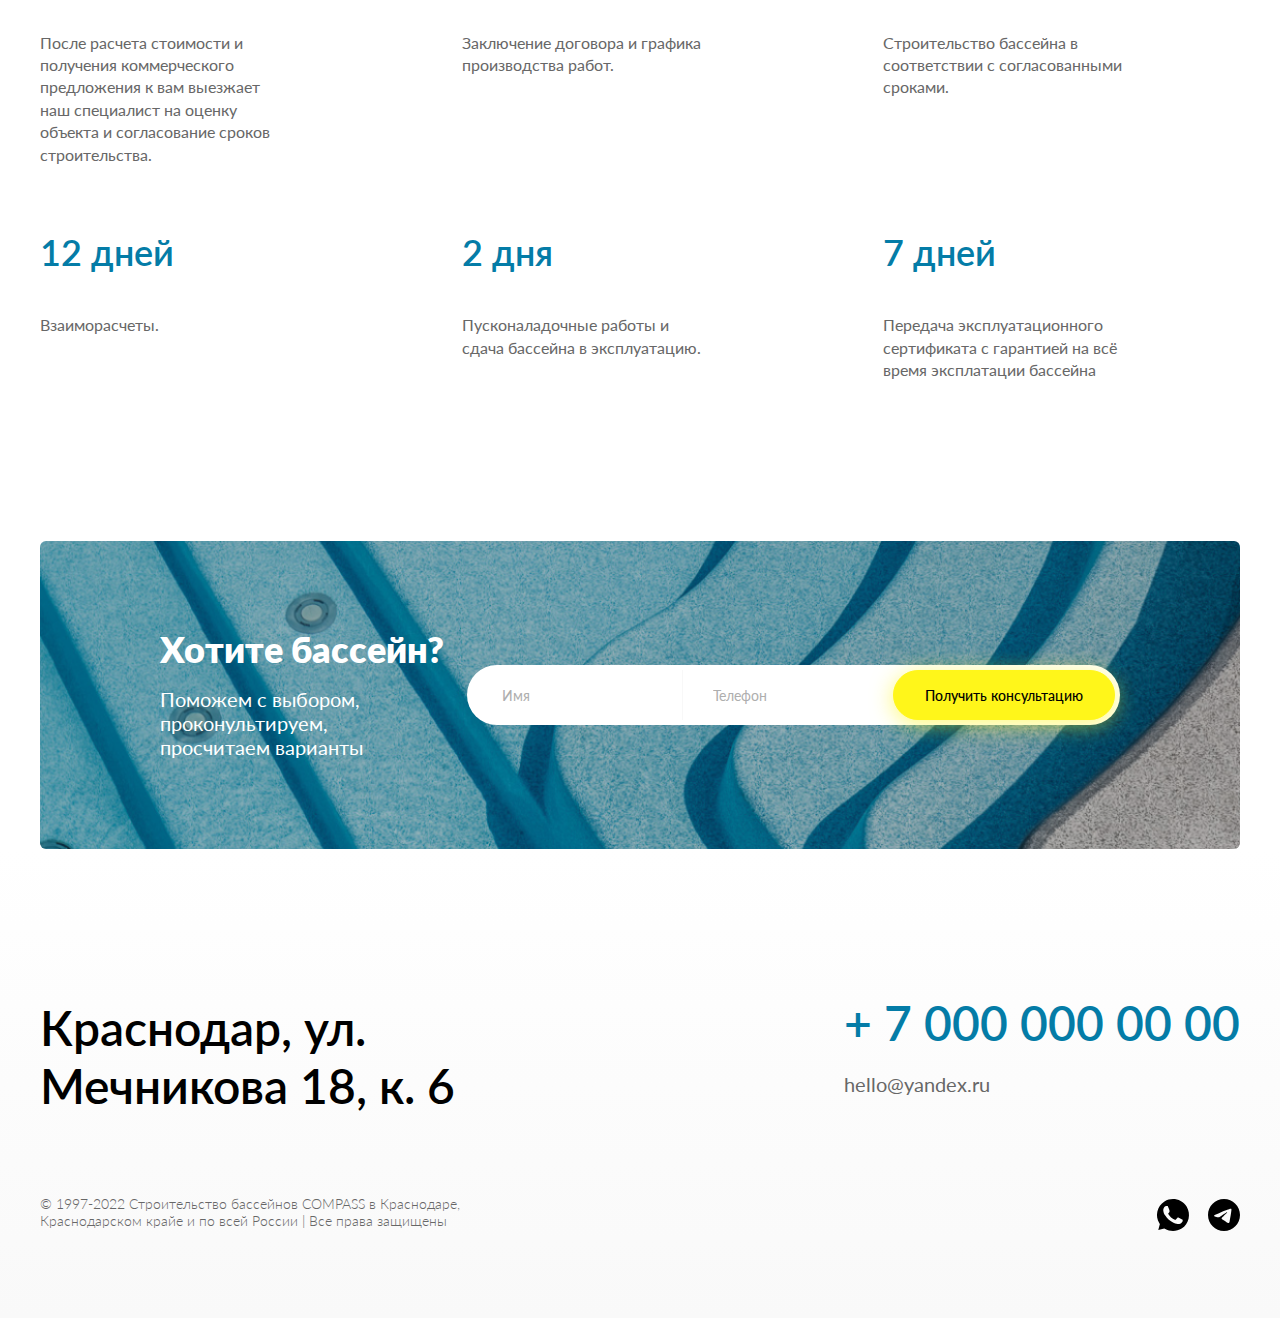
==== commit 5824f217: "full site" ====
--- a/product-page.html
+++ b/product-page.html
@@ -55,7 +55,24 @@
     </header>
 
 <div class="page-container">
-    <section class="home-page main-screen" style="background-image: url('img/home-page.png');">
+    <section class="product-page main-screen" style="background-image: url('img/home-page.png');">
+        <div class="swiper bg-slider">
+            <div class="swiper-wrapper bg-slider-wrapper">
+                <div class=" bg-slide">
+                    <img src="img/home-page.webp">
+                </div>
+                <div class="bg-slide">
+                    <img src="img/bg2.png">
+                </div>
+                <div class=" bg-slide">
+                    <img src="img/home-page.webp">
+                </div>
+                 <div class="bg-slide">
+                    <img src="img/bg2.png">
+                </div>
+            </div>
+        </div>
+
         <div class="container">
             <div class="main-screen__inner">
                 <h1>Smokey Quartz</h1>
--- a/css/main.min.css
+++ b/css/main.min.css
@@ -1,2 +1,2 @@
-@font-face{font-family:Lato;font-weight:300;font-style:normal;src:url(../fonts/Lato-Light.woff) format("woff"),url(../fonts/Lato-Light.woff2) format("woff2")}@font-face{font-family:Lato;font-weight:400;font-style:normal;src:url(../fonts/Lato-Regular.woff) format("woff"),url(../fonts/Lato-Regular.woff2) format("woff2")}@font-face{font-family:Lato;font-weight:500;font-style:normal;src:url(../fonts/Lato-Medium.woff) format("woff"),url(../fonts/Lato-Medium.woff2) format("woff2")}@font-face{font-family:Lato;font-weight:600;font-style:normal;src:url(../fonts/Lato-SemiBold.woff) format("woff"),url(../fonts/Lato-SemiBold.woff2) format("woff2")}@font-face{font-family:Lato;font-weight:700;font-style:normal;src:url(../fonts/Lato-Bold.woff) format("woff"),url(../fonts/Lato-Bold.woff2) format("woff2")}@font-face{font-family:Lato;font-weight:700;font-style:normal;src:url(../fonts/Lato-ExtraBold.woff) format("woff"),url(../fonts/Lato-ExtraBold.woff2) format("woff2")}*,a,body,form,input,select,textarea{font-family:Lato;font-weight:600}*,::after,::before{box-sizing:border-box;outline:0!important}h1,h2,h3,h4,h5,h6,p{margin:0;padding:0}ol,ul{margin:0;padding:0;list-style:none}a{text-decoration:none}body,html{margin:0;padding:0;width:100%;overflow-x:hidden;min-width:320px;max-width:100%}button,input,select{-webkit-appearance:none;-moz-appearance:none;appearance:none;background:0 0;border:none;outline:0}.container{max-width:1230px;padding:0 15px;margin:0 auto}.site-container{display:flex;flex-direction:column;height:100%}.page-container{flex:1 0 auto}.footer{flex:0 0 auto}*{transition:.2s linear}.btn-secondary{font-weight:600;font-size:16px;line-height:19px;color:#fff61a;display:inline-block;padding:24px 50px;border:1px solid #fff;border-radius:100px}.btn-secondary:hover{background:#fff;color:#000}.btn-primary--fill{font-weight:500;font-size:16px;line-height:100%;color:#000;display:inline-block;padding:30px 92px;border:1px solid #fff61a;background:#fff61a;box-shadow:0 4px 22px rgba(255,246,26,.6);border-radius:60px}.btn-primary--fill:hover{background:#faf118}.header{position:absolute;width:100%;left:0;top:0;z-index:99}.header__inner{display:flex;justify-content:space-between;align-items:center;color:#fff;padding:30px 0}.header__inner a{color:#fff}.header__inner div{display:flex;align-items:center}.header__inner div .phone-wrapper{flex-direction:column;align-items:flex-end;margin-right:67px}.header__inner div .phone-wrapper .phone{font-weight:700;font-size:26px;line-height:100%;margin-bottom:10px}.header__inner .logo+a{font-weight:600;font-size:20px;line-height:100%}.header__inner .logo{margin-right:77px}.home-page.main-screen{background-size:cover;background-position:center;background-repeat:no-repeat;filter:drop-shadow(0 4px 4px rgba(0, 0, 0, .25))}.home-page.main-screen .main-screen__inner{min-height:800px;display:flex;flex-direction:column;justify-content:flex-end}.home-page.main-screen .main-screen__inner h1{font-weight:600;font-size:120px;line-height:100%;color:#fff;margin-bottom:60px}.home-page.main-screen .main-screen__inner .info{margin-bottom:80px}.home-page.main-screen .main-screen__inner .info ul{display:flex}.home-page.main-screen .main-screen__inner .info li{font-weight:500;font-size:16px;line-height:19px;display:flex;align-items:center;color:#fff;padding-left:40px;position:relative}.home-page.main-screen .main-screen__inner .info li:not(:last-child){margin-right:100px}.home-page.main-screen .main-screen__inner .info li::after{content:"";position:absolute;width:14px;height:14px;background:#fff;border-radius:100%;left:0;top:50%;transform:translateY(-50%)}.home-page.main-screen .main-screen__inner .btn-primary--fill{max-width:300px;margin-bottom:-35px}.col-4{display:grid;grid-template-columns:repeat(4,1fr)}.col-3{display:grid;grid-template-columns:repeat(3,1fr)}.section{margin-top:160px}.title-wrapper{display:flex;justify-content:space-between;align-items:flex-end;margin-bottom:80px}.title-wrapper h2.title{font-weight:600;font-size:62px;line-height:100%;color:#000}.title-with-descr .title{max-width:600px}.title-with-descr .descr{max-width:440px;font-weight:400;font-size:16px;line-height:120%;color:#676767}.task__list{margin-bottom:60px;gap:40px}.task__list-item{background:#f8f8f8;border-radius:6px;padding:30px;min-height:200px;display:flex;flex-direction:column;justify-content:space-between}.task__list-item img{max-width:40px}.task__list-item .title{font-weight:700;font-size:20px;line-height:38px;color:#047ca7}.task__list-item .subtitle{font-weight:400;font-size:14px;line-height:120%;color:#aeaeae}.tasks__images{display:flex;justify-content:space-between}.tasks__images img{max-height:217px;height:auto;-o-object-fit:cover;object-fit:cover;border-radius:6px}.tasks__images img:first-child{width:30%}.tasks__images img:nth-child(2){width:40%}.tasks__images img:nth-child(3){width:25%}.img-banner{width:100%;height:auto;border-radius:6px}.img-banner img{width:100%;height:100%;-o-object-fit:cover;object-fit:cover;max-height:400px;border-radius:6px}.gallery{position:relative;z-index:5}.gallery-slider{width:80%;height:100%;margin:0 auto;position:relative}.gallery-slider-wrapper{display:flex;width:100%;height:100%;position:relative}.gallery-slider-slide{flex-shrink:0}.gallery-slider-slide img{width:100%;height:100%;max-height:500px;border-radius:6px;-o-object-fit:cover;object-fit:cover}.gallery-slider .nav-wrapper{position:absolute;display:flex;align-items:center;justify-content:space-between;width:113%;top:50%;left:50%;transform:translate(-50%,-50%)}.gallery-slider .nav-wrapper .next-slide,.gallery-slider .nav-wrapper .prev-slide{display:flex;align-items:center;justify-content:center;width:90px;height:90px;background:#fff;border-radius:100%;position:relative;z-index:90;cursor:pointer}.gallery+.contact-form{margin-top:-55px}.contact-form{position:relative;z-index:10}.contact-form__inner{background:center/cover no-repeat #f8f8f8;border-radius:6px;display:flex;align-items:center;justify-content:space-between;padding:90px 120px}.contact-form__inner .form-info{max-width:300px;width:100%}.contact-form__inner .form-info h3{font-weight:700;font-size:36px;line-height:100%;color:#000;margin-bottom:20px}.contact-form__inner .form-info p{font-weight:400;font-size:20px;line-height:120%;color:#676767;max-width:230px}.contact-form__inner .form-fields{display:flex;align-items:center;background:#fff;border-radius:30px;padding:5px}.contact-form__inner .form-fields input{height:50px}.contact-form__inner .form-fields input:first-child{border-right:1px solid #f8f8f8}.contact-form__inner .form-fields .input-white{font-weight:400;font-size:14px;line-height:100%;display:flex;align-items:center;color:#aeaeae;padding-left:30px}.contact-form__inner .form-fields .input-white::-moz-placeholder{font-weight:400;font-size:14px;line-height:100%;display:flex;align-items:center;color:#aeaeae}.contact-form__inner .form-fields .input-white:-ms-input-placeholder{font-weight:400;font-size:14px;line-height:100%;display:flex;align-items:center;color:#aeaeae}.contact-form__inner .form-fields .input-white::placeholder{font-weight:400;font-size:14px;line-height:100%;display:flex;align-items:center;color:#aeaeae}.contact-form__inner .form-fields .btn-primary--fill{padding:18px 31px;font-weight:500;font-size:14px;line-height:100%;cursor:pointer}.contact-form.white-text h3,.contact-form.white-text p{color:#fff!important}.products__inner .product__list{gap:40px}.products__inner .product__item-img{width:100%;max-height:300px;margin-bottom:30px}.products__inner .product__item-img img{width:100%;max-height:300px;height:auto;-o-object-fit:cover;object-fit:cover;border-radius:6px}.products__inner .product__item-name{font-weight:700;font-size:20px;line-height:100%;color:#000;margin-bottom:10px}.products__inner .product__item-options{font-weight:400;font-size:16px;line-height:120%;color:#676767;margin-bottom:20px}.products__inner .product__item-info{display:flex;flex-wrap:wrap;font-weight:300;font-size:16px;line-height:100%;color:#676767;margin-bottom:40px}.products__inner .product__item-info span{margin-right:25px;font-weight:300}.products__inner .product__item-nav{display:flex;align-items:center}.products__inner .product__item-btn{font-weight:500;font-size:14px;line-height:100%;color:#000;padding:23px 28px;border:1px solid #fff61a;border-radius:60px;margin-right:20px}.products__inner .product__item-btn:hover{background:#fff61a;box-shadow:0 4px 22px rgba(255,246,26,.6)}.products__inner .product__item-price{font-weight:700;font-size:18px;line-height:100%;color:#047ca7}.products__inner .view-all{display:block;width:100%;padding:23px 0;text-align:center;font-weight:500;font-size:14px;line-height:100%;border:1px solid #f8f8f8;border-radius:38px;margin-top:80px;color:#000}.products__inner .view-all:hover{border-color:#047ca7}.steps__list{gap:65px}.steps__list-item .number{font-weight:600;font-size:36px;line-height:120%;color:#047ca7;margin-bottom:40px}.steps__list-item .text{font-weight:400;font-size:16px;line-height:140%;color:#676767;max-width:240px}.footer{background:linear-gradient(180deg,#fff 0,#f9f9f9 100%);padding-top:150px;padding-bottom:80px}.footer__inner .footer__row{display:flex;justify-content:space-between}.footer__inner .footer__row .social{display:flex;align-items:center}.footer__inner .footer__row .social a:not(:last-child){margin-right:15px}.footer__inner .footer__row:last-child{margin-top:80px}.footer__inner .footer__row .address{font-weight:600;font-size:48px;line-height:120%;color:#000;max-width:440px}.footer__inner .footer__row .contact{display:flex;flex-direction:column}.footer__inner .footer__row .phone{font-weight:600;font-size:48px;line-height:100%;color:#047ca7;margin-bottom:25px}.footer__inner .footer__row .email{font-weight:400;font-size:20px;line-height:120%;color:#676767}.footer__inner .footer__row .copyright{font-weight:300;font-size:14px;line-height:17px;color:#676767;max-width:460px}@media (max-width:991px){.title-wrapper h2.title{font-size:48px}.choice{display:none!important}.header__inner div .phone-wrapper{display:none}.btn-secondary{padding:15px 30px;font-size:14px}.header__inner{padding:15px 0}.home-page.main-screen .main-screen__inner{min-height:600px}.home-page.main-screen .main-screen__inner h1{font-size:90px;margin-bottom:30px}.home-page.main-screen .main-screen__inner .info li:not(:last-child){margin-right:50px}.home-page.main-screen .main-screen__inner .info{margin-bottom:40px}.title-with-descr{flex-direction:column;align-items:flex-start}.title-with-descr .title{max-width:100%;margin-bottom:30px}.title-with-descr .descr{max-width:650px}.title-wrapper{margin-bottom:40px}.task__list{gap:10px;margin-bottom:40px}.section{margin-top:100px}.contact-form__inner{flex-direction:column;align-items:flex-start;padding:40px 60px}.contact-form__inner .form-info{margin-bottom:25px;max-width:100%}.contact-form__inner .form-info h3{font-size:30px}.contact-form__inner .form-info p{max-width:100%}.contact-form__inner form,.contact-form__inner form .form-fields{width:100%}.contact-form__inner form .form-fields input{flex:1}.products__inner .product__list{gap:10px}.products__inner .product__item-nav{flex-direction:column-reverse;align-items:flex-start}.products__inner .product__item-nav .product__item-price{margin-bottom:15px}.products__inner .product__item-btn{padding:15px 20px}.products__inner .product__item-info{margin-bottom:25px}.products__inner .view-all{margin-top:40px}.steps__list{gap:25px}.footer__row{flex-direction:column}.footer__inner .footer__row:last-child,.footer__row .phone{margin-top:25px}.footer__inner .footer__row:last-child .copyright{margin-bottom:25px}.footer__inner .footer__row .address{font-size:32px;max-width:100%}.footer__inner .footer__row .phone{font-size:32px}}@media (max-width:768px){.home-page.main-screen .main-screen__inner h1{font-size:50px}.home-page.main-screen .main-screen__inner{min-height:100vh}.home-page.main-screen{margin-bottom:100px}.header .logo{margin-right:0}.header .logo img{max-width:90px}.home-page.main-screen .main-screen__inner .info ul{flex-direction:column}.home-page.main-screen .main-screen__inner .info ul li{margin-right:0!important;margin-bottom:15px}.btn-primary--fill{padding:20px;text-align:center}.title-wrapper h2.title{font-size:32px}.title-with-descr .descr{font-size:14px}.col-3,.col-4{grid-template-columns:repeat(2,1fr)}.tasks__images{flex-direction:column}.tasks__images img{width:100%!important;margin-bottom:15px}.section{margin-top:50px}.contact-form__inner .form-info h3{font-size:24px}.contact-form__inner .form-info p{font-size:14px}.contact-form__inner{padding:20px}.contact-form__inner .form-fields{flex-direction:column;align-items:flex-start;border-radius:5px;padding:35px 25px 15px}.contact-form__inner .form-fields .input-white{padding-left:10px;margin-bottom:40px;border-right:0!important;padding-bottom:10px;border-bottom:1px solid #f8f8f8}.contact-form__inner .form-fields input{width:100%}.gallery+.contact-form{margin-top:50px}.gallery-slider .nav-wrapper .next-slide,.gallery-slider .nav-wrapper .prev-slide{width:50px;height:50px;box-shadow:-1px 5px 8px 0 rgba(34,60,80,.1)}.products__inner .product__list{gap:35px}.steps__list-item .number{font-size:28px;margin-bottom:10px;margin-top:20px}.footer{padding-top:50px;padding-bottom:50px}}@media (max-width:480px){.col-3,.col-4{grid-template-columns:repeat(1,1fr)}}
+@font-face{font-family:Lato;font-weight:300;font-style:normal;src:url(../fonts/Lato-Light.woff) format("woff"),url(../fonts/Lato-Light.woff2) format("woff2")}@font-face{font-family:Lato;font-weight:400;font-style:normal;src:url(../fonts/Lato-Regular.woff) format("woff"),url(../fonts/Lato-Regular.woff2) format("woff2")}@font-face{font-family:Lato;font-weight:500;font-style:normal;src:url(../fonts/Lato-Medium.woff) format("woff"),url(../fonts/Lato-Medium.woff2) format("woff2")}@font-face{font-family:Lato;font-weight:600;font-style:normal;src:url(../fonts/Lato-SemiBold.woff) format("woff"),url(../fonts/Lato-SemiBold.woff2) format("woff2")}@font-face{font-family:Lato;font-weight:700;font-style:normal;src:url(../fonts/Lato-Bold.woff) format("woff"),url(../fonts/Lato-Bold.woff2) format("woff2")}@font-face{font-family:Lato;font-weight:700;font-style:normal;src:url(../fonts/Lato-ExtraBold.woff) format("woff"),url(../fonts/Lato-ExtraBold.woff2) format("woff2")}*,a,body,form,input,select,textarea{font-family:Lato;font-weight:600}*,::after,::before{box-sizing:border-box;outline:0!important}h1,h2,h3,h4,h5,h6,p{margin:0;padding:0}ol,ul{margin:0;padding:0;list-style:none}a{text-decoration:none}body,html{margin:0;padding:0;width:100%;overflow-x:hidden;min-width:320px;max-width:100%}button,input,select{-webkit-appearance:none;-moz-appearance:none;appearance:none;background:0 0;border:none;outline:0}.container{max-width:1230px;padding:0 15px;margin:0 auto}.site-container{display:flex;flex-direction:column;height:100%}.page-container{flex:1 0 auto}.footer{flex:0 0 auto}*{transition:.2s linear}.bg-slider-wrapper{display:flex;width:100%;height:100%}.bg-slider{position:absolute;width:100%;height:100%;z-index:1}.bg-slide{flex-shrink:0}.bg-slide img{width:100%;height:100%;-o-object-fit:cover;object-fit:cover}.btn-secondary{font-weight:600;font-size:16px;line-height:19px;color:#fff61a;display:inline-block;padding:24px 50px;border:1px solid #fff;border-radius:100px}.btn-secondary:hover{background:#fff;color:#000}.btn-primary--fill{font-weight:500;font-size:16px;line-height:100%;color:#000;display:inline-block;padding:30px 92px;border:1px solid #fff61a;background:#fff61a;box-shadow:0 4px 22px rgba(255,246,26,.6);border-radius:60px}.btn-primary--fill:hover{background:#faf118}.header{position:absolute;width:100%;left:0;top:0;z-index:99}.header__inner{display:flex;justify-content:space-between;align-items:center;color:#fff;padding:30px 0}.header__inner a{color:#fff}.header__inner div{display:flex;align-items:center}.header__inner div .phone-wrapper{flex-direction:column;align-items:flex-end;margin-right:67px}.header__inner div .phone-wrapper .phone{font-weight:700;font-size:26px;line-height:100%;margin-bottom:10px}.header__inner .logo+a{font-weight:600;font-size:20px;line-height:100%}.header__inner .logo{margin-right:77px}.product-page.main-screen{background-size:cover;background-position:center;background-repeat:no-repeat;position:relative;filter:drop-shadow(0 4px 4px rgba(0, 0, 0, .25))}.product-page.main-screen .main-screen__inner{position:relative;z-index:5;min-height:800px;display:flex;flex-direction:column;justify-content:flex-end}.product-page.main-screen .main-screen__inner h1{font-weight:600;font-size:120px;line-height:100%;color:#fff;margin-bottom:60px}.product-page.main-screen .main-screen__inner .info{margin-bottom:80px}.product-page.main-screen .main-screen__inner .info ul{display:flex}.product-page.main-screen .main-screen__inner .info li{font-weight:500;font-size:16px;line-height:19px;display:flex;align-items:center;color:#fff;padding-left:40px;position:relative}.product-page.main-screen .main-screen__inner .info li:not(:last-child){margin-right:100px}.product-page.main-screen .main-screen__inner .info li::after{content:"";position:absolute;width:14px;height:14px;background:#fff;border-radius:100%;left:0;top:50%;transform:translateY(-50%)}.product-page.main-screen .main-screen__inner .btn-primary--fill{max-width:300px;margin-bottom:-35px}.col-4{display:grid;grid-template-columns:repeat(4,1fr)}.col-3{display:grid;grid-template-columns:repeat(3,1fr)}.section{margin-top:160px}.title-wrapper{display:flex;justify-content:space-between;align-items:flex-end;margin-bottom:80px}.title-wrapper h2.title{font-weight:600;font-size:62px;line-height:100%;color:#000}.title-with-descr .title{max-width:600px}.title-with-descr .descr{max-width:440px;font-weight:400;font-size:16px;line-height:120%;color:#676767}.task__list{margin-bottom:60px;gap:40px}.task__list-item{background:#f8f8f8;border-radius:6px;padding:30px;min-height:200px;display:flex;flex-direction:column;justify-content:space-between}.task__list-item img{max-width:40px}.task__list-item .title{font-weight:700;font-size:20px;line-height:38px;color:#047ca7}.task__list-item .subtitle{font-weight:400;font-size:14px;line-height:120%;color:#aeaeae}.tasks__images{display:flex;justify-content:space-between}.tasks__images img{max-height:217px;height:auto;-o-object-fit:cover;object-fit:cover;border-radius:6px}.tasks__images img:first-child{width:30%}.tasks__images img:nth-child(2){width:40%}.tasks__images img:nth-child(3){width:25%}.img-banner{width:100%;height:auto;border-radius:6px}.img-banner img{width:100%;height:100%;-o-object-fit:cover;object-fit:cover;max-height:400px;border-radius:6px}.gallery{position:relative;z-index:5}.gallery-slider{width:80%;height:100%;margin:0 auto;position:relative}.gallery-slider-wrapper{display:flex;width:100%;height:100%;position:relative}.gallery-slider-slide{flex-shrink:0}.gallery-slider-slide img{width:100%;height:100%;max-height:500px;border-radius:6px;-o-object-fit:cover;object-fit:cover}.gallery-slider .nav-wrapper{position:absolute;display:flex;align-items:center;justify-content:space-between;width:113%;top:50%;left:50%;transform:translate(-50%,-50%)}.gallery-slider .nav-wrapper .next-slide,.gallery-slider .nav-wrapper .prev-slide{display:flex;align-items:center;justify-content:center;width:90px;height:90px;background:#fff;border-radius:100%;position:relative;z-index:90;cursor:pointer}.gallery+.contact-form{margin-top:-55px}.contact-form{position:relative;z-index:10}.contact-form__inner{background:center/cover no-repeat #f8f8f8;border-radius:6px;display:flex;align-items:center;justify-content:space-between;padding:90px 120px}.contact-form__inner .form-info{max-width:300px;width:100%}.contact-form__inner .form-info h3{font-weight:700;font-size:36px;line-height:100%;color:#000;margin-bottom:20px}.contact-form__inner .form-info p{font-weight:400;font-size:20px;line-height:120%;color:#676767;max-width:230px}.contact-form__inner .form-fields{display:flex;align-items:center;background:#fff;border-radius:30px;padding:5px}.contact-form__inner .form-fields input{height:50px}.contact-form__inner .form-fields input:first-child{border-right:1px solid #f8f8f8}.contact-form__inner .form-fields .input-white{font-weight:400;font-size:14px;line-height:100%;display:flex;align-items:center;color:#aeaeae;padding-left:30px}.contact-form__inner .form-fields .input-white::-moz-placeholder{font-weight:400;font-size:14px;line-height:100%;display:flex;align-items:center;color:#aeaeae}.contact-form__inner .form-fields .input-white:-ms-input-placeholder{font-weight:400;font-size:14px;line-height:100%;display:flex;align-items:center;color:#aeaeae}.contact-form__inner .form-fields .input-white::placeholder{font-weight:400;font-size:14px;line-height:100%;display:flex;align-items:center;color:#aeaeae}.contact-form__inner .form-fields .btn-primary--fill{padding:18px 31px;font-weight:500;font-size:14px;line-height:100%;cursor:pointer}.contact-form.white-text h3,.contact-form.white-text p{color:#fff!important}.products__inner .product__list{gap:40px}.products__inner .product__item-img{width:100%;max-height:300px;margin-bottom:30px}.products__inner .product__item-img img{width:100%;max-height:300px;height:auto;-o-object-fit:cover;object-fit:cover;border-radius:6px}.products__inner .product__item-name{font-weight:700;font-size:20px;line-height:100%;color:#000;margin-bottom:10px}.products__inner .product__item-options{font-weight:400;font-size:16px;line-height:120%;color:#676767;margin-bottom:20px}.products__inner .product__item-info{display:flex;flex-wrap:wrap;font-weight:300;font-size:16px;line-height:100%;color:#676767;margin-bottom:40px}.products__inner .product__item-info span{margin-right:25px;font-weight:300}.products__inner .product__item-nav{display:flex;align-items:center}.products__inner .product__item-btn{font-weight:500;font-size:14px;line-height:100%;color:#000;padding:23px 28px;border:1px solid #fff61a;border-radius:60px;margin-right:20px}.products__inner .product__item-btn:hover{background:#fff61a;box-shadow:0 4px 22px rgba(255,246,26,.6)}.products__inner .product__item-price{font-weight:700;font-size:18px;line-height:100%;color:#047ca7}.products__inner .view-all{display:block;width:100%;padding:23px 0;text-align:center;font-weight:500;font-size:14px;line-height:100%;border:1px solid #f8f8f8;border-radius:38px;margin-top:80px;color:#000}.products__inner .view-all:hover{border-color:#047ca7}.steps__list{gap:65px}.steps__list-item .number{font-weight:600;font-size:36px;line-height:120%;color:#047ca7;margin-bottom:40px}.steps__list-item .text{font-weight:400;font-size:16px;line-height:140%;color:#676767;max-width:240px}.footer{background:linear-gradient(180deg,#fff 0,#f9f9f9 100%);padding-top:150px;padding-bottom:80px}.footer__inner .footer__row{display:flex;justify-content:space-between}.footer__inner .footer__row .social{display:flex;align-items:center}.footer__inner .footer__row .social a:not(:last-child){margin-right:15px}.footer__inner .footer__row:last-child{margin-top:80px}.footer__inner .footer__row .address{font-weight:600;font-size:48px;line-height:120%;color:#000;max-width:440px}.footer__inner .footer__row .contact{display:flex;flex-direction:column}.footer__inner .footer__row .phone{font-weight:600;font-size:48px;line-height:100%;color:#047ca7;margin-bottom:25px}.footer__inner .footer__row .email{font-weight:400;font-size:20px;line-height:120%;color:#676767}.footer__inner .footer__row .copyright{font-weight:300;font-size:14px;line-height:17px;color:#676767;max-width:460px}.home-page.main-screen{position:relative;background-size:cover;background-repeat:no-repeat;background-position:center}.home-page.main-screen .video-bg{position:absolute;width:100%;height:100%;top:0;left:0;overflow:hidden;z-index:4}.home-page.main-screen .video-bg::after{position:absolute;width:100%;height:100%;top:0;left:0;content:"";background:rgba(0,0,0,.5)}.home-page.main-screen .video-bg video{width:100%;height:100%;-o-object-fit:cover;object-fit:cover}.home-page.main-screen .main-screen__inner{height:100vh;min-height:800px;position:relative;z-index:5;display:flex;flex-direction:column;justify-content:flex-end;padding-bottom:80px}.home-page.main-screen .main-screen__inner h1{font-weight:600;font-size:160px;line-height:100%;display:flex;align-items:center;color:#fff;margin-bottom:60px}.home-page.main-screen .main-screen__inner .descr{font-style:normal;font-weight:500;font-size:26px;line-height:120%;color:#fff}.home-page.main-screen .main-screen__inner .row{display:flex;margin-top:40px;align-items:baseline}.home-page.main-screen .main-screen__inner .row a{margin-right:60px;max-width:300px;padding:32px 60px}.home-page.main-screen .main-screen__inner .row p{color:#fff}.home-page.main-screen .main-screen__inner ul{display:flex;margin-top:100px}.home-page.main-screen .main-screen__inner li{font-weight:500;font-size:16px;line-height:19px;display:flex;align-items:center;color:#fff;padding-left:40px;position:relative}.home-page.main-screen .main-screen__inner li:not(:last-child){margin-right:100px}.home-page.main-screen .main-screen__inner li::after{content:"";position:absolute;width:14px;height:14px;background:#fff;border-radius:100%;left:0;top:50%;transform:translateY(-50%)}.filter{display:flex;align-items:center;margin-bottom:40px;align-items:center;flex-wrap:wrap}.filter label{margin-right:85px;display:flex;align-items:center;margin-bottom:20px;cursor:pointer}.filter label:hover .radio-icon{border-color:#047ca7}.filter label:hover .radio-icon img{opacity:1}.filter label span{font-weight:400;font-size:16px;line-height:100%;color:#414141;position:relative}.filter label .radio-icon{width:24px;height:24px;border:1px solid #f8f8f8;box-sizing:border-box;border-radius:4px;background:#fff;display:flex;align-items:center;justify-content:center;margin-right:20px}.filter label .radio-icon img{opacity:0}.filter label input:checked+.radio-icon{border-color:#047ca7}.filter label input:checked+.radio-icon img{opacity:1}.home-steps .steps__list-item .text{max-width:200px}.quiz{margin-top:60px}.quiz .underline{border-bottom:2px solid #f8f8f8;padding-bottom:40px}.quiz__inner{border-radius:5px;border:2px solid #f8f8f8;padding:60px 100px}.quiz__inner .col:first-child{max-width:260px;margin-right:30px}.quiz__inner .col:last-child .item{margin-bottom:0}.quiz__inner .input{background:#f8f8f8;color:#aeaeae;font-weight:400;font-size:14px;line-height:100%;padding:20px;border-radius:50px;width:100%}.quiz__inner .field-wrap{background:#f8f8f8;display:flex;align-items:center;flex:1;font-weight:400;font-size:14px;line-height:100%;color:#676767;padding-right:20px;border-radius:50px}.quiz__inner .field-wrap:not(:last-child){margin-right:15px}.quiz__inner .row{display:flex;justify-content:space-between}.quiz__inner .row.bottom{margin-top:60px;display:flex}.quiz__inner .row.bottom .item{display:flex;align-items:center;justify-content:space-between;width:100%}.quiz__inner .row.bottom .item-title{margin-bottom:0}.quiz__inner .row.bottom .item .field-wrap{padding:5px;max-width:750px;margin-left:30px}.quiz__inner .row.bottom .item .field-wrap .btn-primary--fill{padding:18px 30px;cursor:pointer}.quiz__inner .row.bottom .item .field-wrap input:not([type=submit]){max-width:250px}.quiz__inner .row.bottom .item .field-wrap input:not([type=submit]):first-child{border-right:1px solid #fff;border-top-right-radius:0;border-bottom-right-radius:0}.quiz__inner .item{align-items:center}.quiz__inner .item:first-child{margin-bottom:40px}.quiz__inner .item-title{font-weight:400;font-size:14px;line-height:100%;color:#000;display:block;margin-bottom:20px}.quiz__inner .checkbox-wrapper{display:flex;align-items:center}.quiz__inner .checkbox-wrapper label{flex:1;cursor:pointer}.quiz__inner .checkbox-wrapper label input{display:none}.quiz__inner .checkbox-wrapper label:not(:last-child){margin-right:40px}.quiz__inner .checkbox-wrapper label img{width:100%;height:auto;-o-object-fit:cover;object-fit:cover;border:2px solid transparent;border-radius:6px}.quiz__inner .checkbox-wrapper label .img::after{position:absolute;content:"";background:url(../img/quiz-checked.svg) center/cover no-repeat;width:27px;height:27px;top:20px;left:20px;opacity:0}.quiz__inner .checkbox-wrapper label input:checked+.img{position:relative}.quiz__inner .checkbox-wrapper label input:checked+.img img{border:2px solid #fff61a}.quiz__inner .checkbox-wrapper label input:checked+.img::after{opacity:1}.full-page-banner{width:100%;height:100%;max-height:750px}.full-page-banner img{max-height:750px;width:100%;height:100%;-o-object-fit:cover;object-fit:cover}.small-title{font-weight:500;font-size:20px;line-height:100%;color:#047ca7;margin-bottom:80px}.about .title-wrapper{align-items:flex-start}.about .title-wrapper .title{max-width:680px;line-height:120%}.about .title-wrapper .descr-items{max-width:270px}.about .title-wrapper .descr-items .descr-item{margin-bottom:60px}.about .title-wrapper .descr-items .descr-item svg{margin-bottom:20px}.about__images{display:flex;align-items:center;justify-content:space-between}.about__images img{border-radius:6px;max-height:300px}.about__images img:first-child{width:25%}.about__images img:nth-child(2){width:30%}.about__images img:nth-child(3){width:40%}.gallery .section-descr{font-weight:400;font-size:20px;line-height:120%;color:#676767;margin-bottom:60px;max-width:400px}.gallery .with-hover{position:relative}.gallery .with-hover:hover .hover-content-wrapper{opacity:1;visibility:visible}.gallery .with-hover .hover-content-wrapper{position:absolute;width:100%;height:100%;top:0;left:0;display:flex;flex-direction:column;align-items:center;justify-content:flex-end;padding-bottom:50px;background:linear-gradient(180deg,rgba(0,0,0,0) 36.2%,rgba(0,0,0,.9) 100%);border-radius:6px;visibility:hidden;opacity:0}.gallery .with-hover .partner-name{font-weight:700;font-size:20px;line-height:100%;color:#fff;margin-bottom:10px;display:block}.gallery .with-hover .partner-position{font-weight:400;font-size:12px;line-height:120%;color:#fff;margin-bottom:20px}.gallery .with-hover .row{display:flex;align-items:center}.gallery .with-hover .row .btn{font-weight:500;font-size:14px;line-height:100%;color:#fff;padding:12px 22px;border:1px solid #fff61a;border-radius:38px}.gallery .with-hover .row .btn:hover{background:#fff61a;color:#000}.gallery .with-hover .partner-city{font-weight:400;font-size:14px;line-height:100%;color:#fff;position:relative;display:flex;align-items:center;margin-left:30px}.gallery .with-hover .partner-city::before{content:"";display:block;width:12px;height:12px;border-radius:12px;background:#fff61a;margin-right:20px}@media (max-width:991px){.home-page.main-screen .main-screen__inner h1{font-size:120px;margin-bottom:40px}.home-page.main-screen .main-screen__inner .row a{padding:20px 40px}.home-page.main-screen .main-screen__inner li{margin-right:50px!important}.quiz__inner .row{flex-direction:column}.quiz__inner .row .col{max-width:100%;width:100%}.row.underline .col:last-child{margin-top:40px}.row.bottom .item{display:flex;flex-direction:column;align-items:flex-start!important}.quiz__inner .row.bottom .item .field-wrap{margin-left:0;max-width:100%;width:100%;margin-top:25px}.item .row{flex-direction:row}}@media (max-width:768px){.gallery .with-hover .hover-content-wrapper{opacity:1;visibility:visible}.quiz__inner{padding:30px}.quiz__inner .row.bottom .item .field-wrap{flex-direction:column;border-radius:5px;padding-top:20px;padding-bottom:20px}.quiz__inner .row.bottom .item .field-wrap input:not([type=submit]){width:100%;max-width:100%}.quiz__inner .checkbox-wrapper label:not(:last-child){margin-right:10px}.home-page.main-screen .main-screen__inner h1{font-size:90px}.home-page.main-screen .main-screen__inner ul{flex-direction:column;margin-top:50px}.home-page.main-screen .main-screen__inner li{margin-bottom:20px}.home-page.main-screen .main-screen__inner{height:800px;min-height:0;padding-bottom:40px}.home-page.main-screen .main-screen__inner .row{flex-direction:column}.home-page.main-screen .main-screen__inner .row a{margin-bottom:25px;margin-right:0}.home-page.main-screen .main-screen__inner .descr{font-size:18px}.about__images img:nth-child(1),.about__images img:nth-child(3){display:none}.about__images img:nth-child(2){width:100%;height:auto;max-height:100%}}@media (max-width:991px){.title-wrapper h2.title{font-size:48px}.choice{display:none!important}.header__inner div .phone-wrapper{display:none}.btn-secondary{padding:15px 30px;font-size:14px}.header__inner{padding:15px 0}.product-page.main-screen .main-screen__inner{min-height:600px}.product-page.main-screen .main-screen__inner h1{font-size:90px;margin-bottom:30px}.product-page.main-screen .main-screen__inner .info li:not(:last-child){margin-right:50px}.product-page.main-screen .main-screen__inner .info{margin-bottom:40px}.title-with-descr{flex-direction:column;align-items:flex-start}.title-with-descr .title{max-width:100%;margin-bottom:30px}.title-with-descr .descr{max-width:650px}.title-wrapper{margin-bottom:40px}.task__list{gap:10px;margin-bottom:40px}.section{margin-top:100px}.contact-form__inner{flex-direction:column;align-items:flex-start;padding:40px 60px}.contact-form__inner .form-info{margin-bottom:25px;max-width:100%}.contact-form__inner .form-info h3{font-size:30px}.contact-form__inner .form-info p{max-width:100%}.contact-form__inner form,.contact-form__inner form .form-fields{width:100%}.contact-form__inner form .form-fields input{flex:1}.products__inner .product__list{gap:10px}.products__inner .product__item-nav{flex-direction:column-reverse;align-items:flex-start}.products__inner .product__item-nav .product__item-price{margin-bottom:15px}.products__inner .product__item-btn{padding:15px 20px}.products__inner .product__item-info{margin-bottom:25px}.products__inner .view-all{margin-top:40px}.steps__list{gap:25px}.footer__row{flex-direction:column}.footer__inner .footer__row:last-child,.footer__row .phone{margin-top:25px}.footer__inner .footer__row:last-child .copyright{margin-bottom:25px}.footer__inner .footer__row .address{font-size:32px;max-width:100%}.footer__inner .footer__row .phone{font-size:32px}}@media (max-width:768px){.product-page.main-screen .main-screen__inner h1{font-size:50px}.product-page.main-screen .main-screen__inner{min-height:100vh}.product-page.main-screen{margin-bottom:100px}.header .logo{margin-right:0}.header .logo img{max-width:90px}.product-page.main-screen .main-screen__inner .info ul{flex-direction:column}.product-page.main-screen .main-screen__inner .info ul li{margin-right:0!important;margin-bottom:15px}.btn-primary--fill{padding:20px;text-align:center}.title-wrapper h2.title{font-size:32px}.title-with-descr .descr{font-size:14px}.col-3,.col-4{grid-template-columns:repeat(2,1fr)}.tasks__images{flex-direction:column}.tasks__images img{width:100%!important;margin-bottom:15px}.section{margin-top:50px}.contact-form__inner .form-info h3{font-size:24px}.contact-form__inner .form-info p{font-size:14px}.contact-form__inner{padding:20px}.contact-form__inner .form-fields{flex-direction:column;align-items:flex-start;border-radius:5px;padding:35px 25px 15px}.contact-form__inner .form-fields .input-white{padding-left:10px;margin-bottom:40px;border-right:0!important;padding-bottom:10px;border-bottom:1px solid #f8f8f8}.contact-form__inner .form-fields input{width:100%}.gallery+.contact-form{margin-top:50px}.gallery-slider .nav-wrapper .next-slide,.gallery-slider .nav-wrapper .prev-slide{width:50px;height:50px;box-shadow:-1px 5px 8px 0 rgba(34,60,80,.1)}.products__inner .product__list{gap:35px}.steps__list-item .number{font-size:28px;margin-bottom:10px;margin-top:20px}.footer{padding-top:50px;padding-bottom:50px}}@media (max-width:480px){.col-3,.col-4{grid-template-columns:repeat(1,1fr)}}
 /*# sourceMappingURL=main.min.css.map */
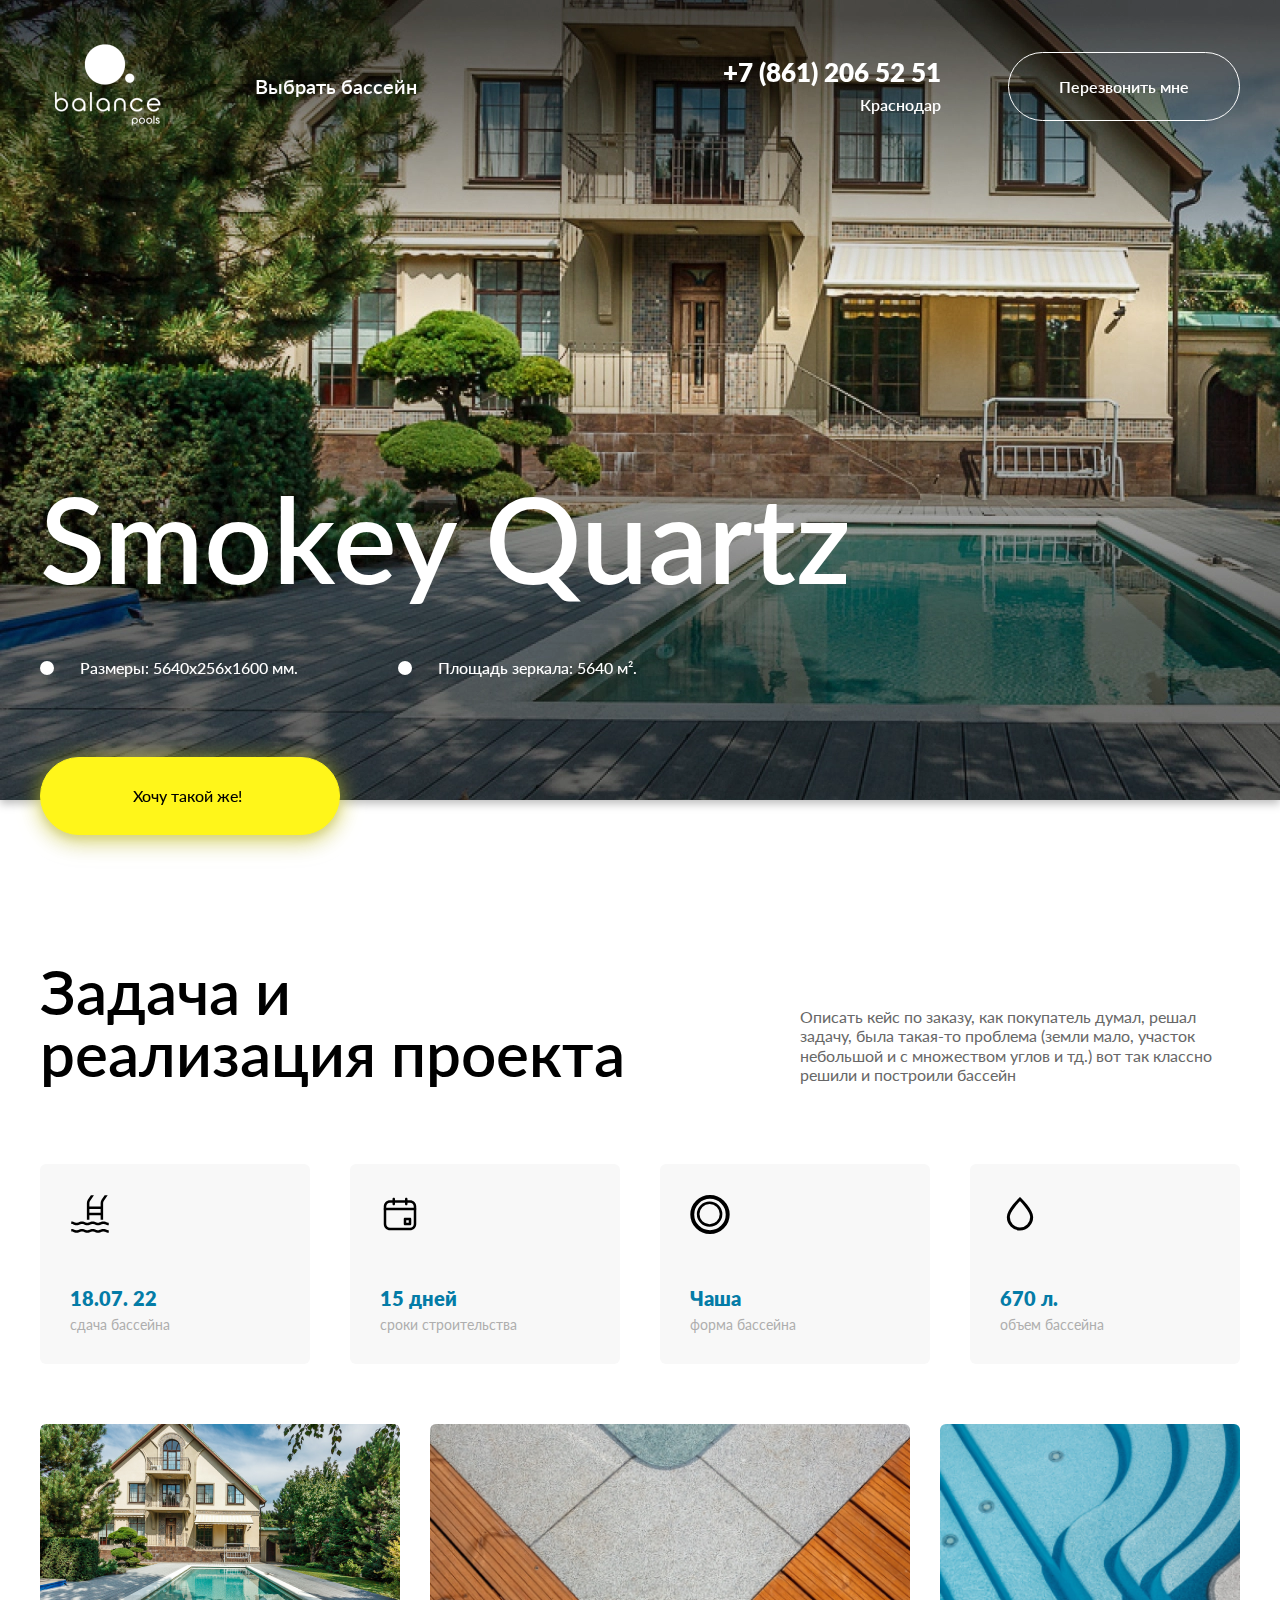
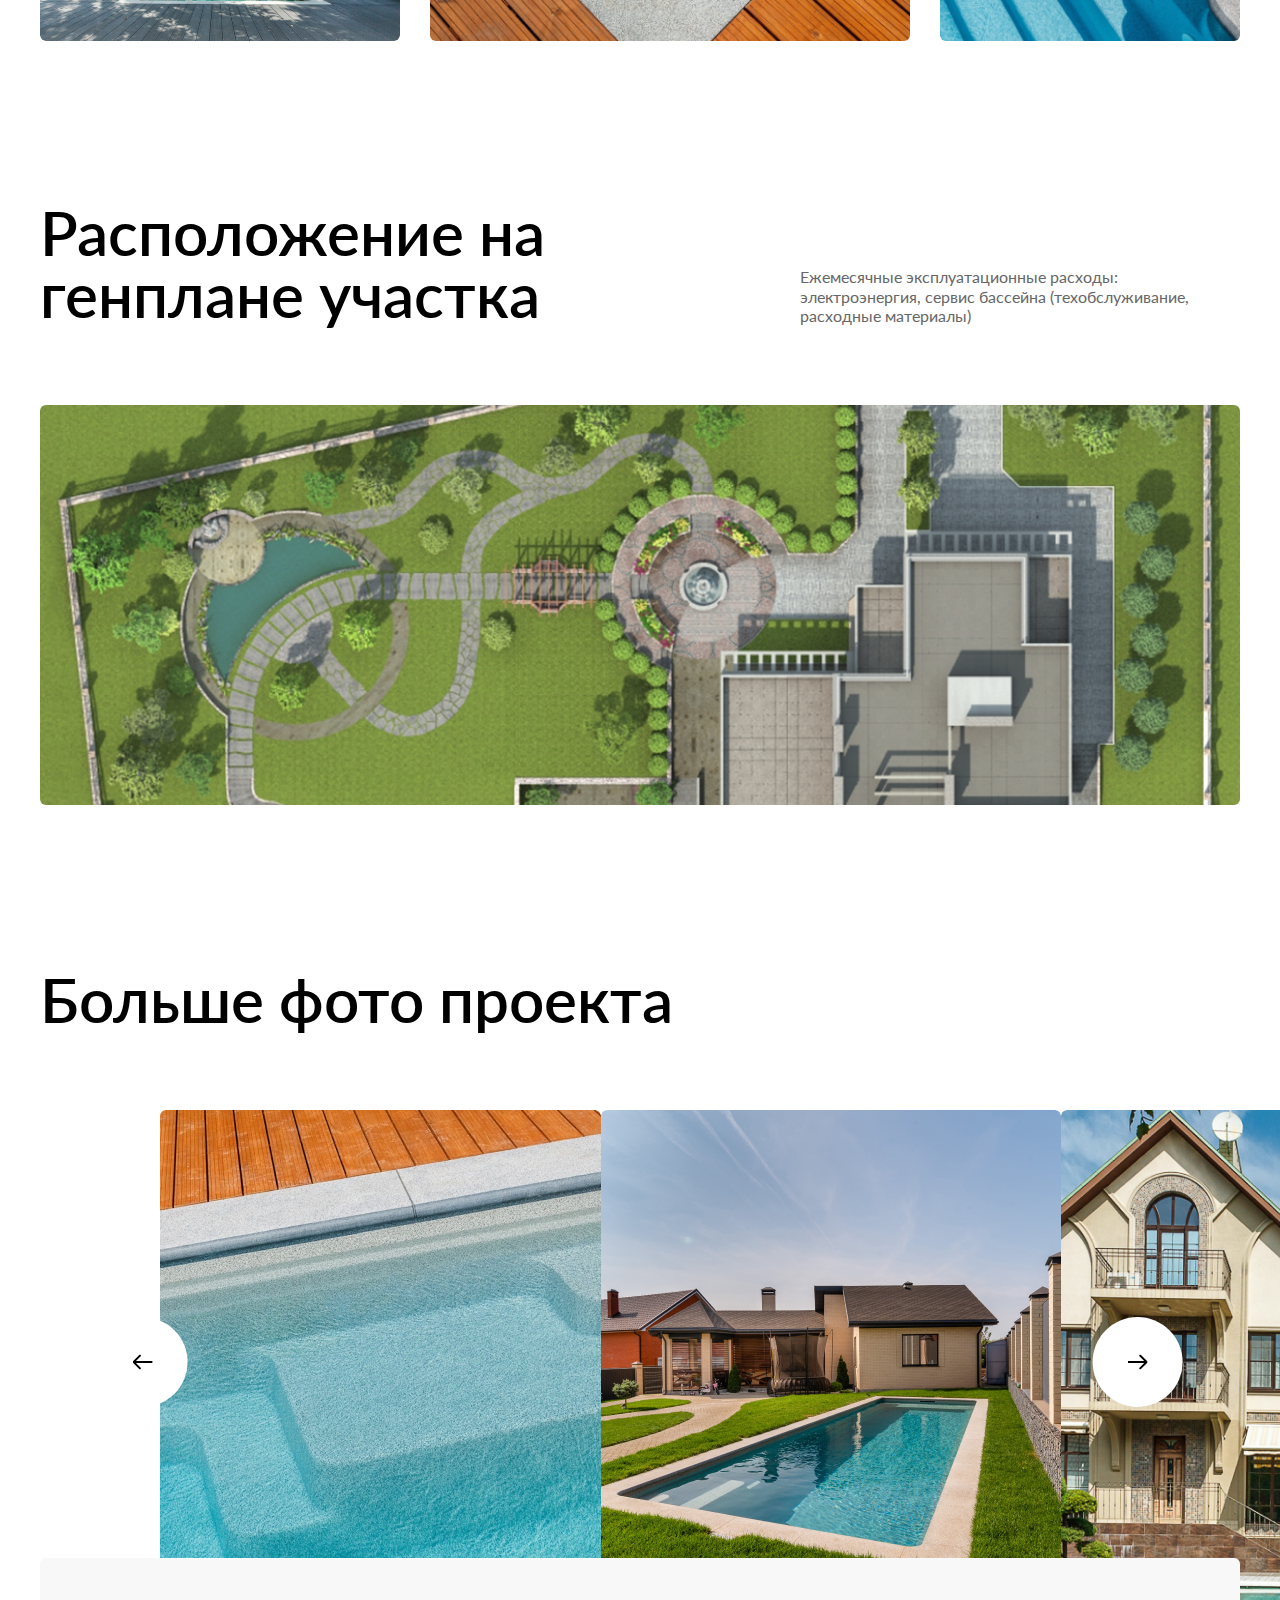
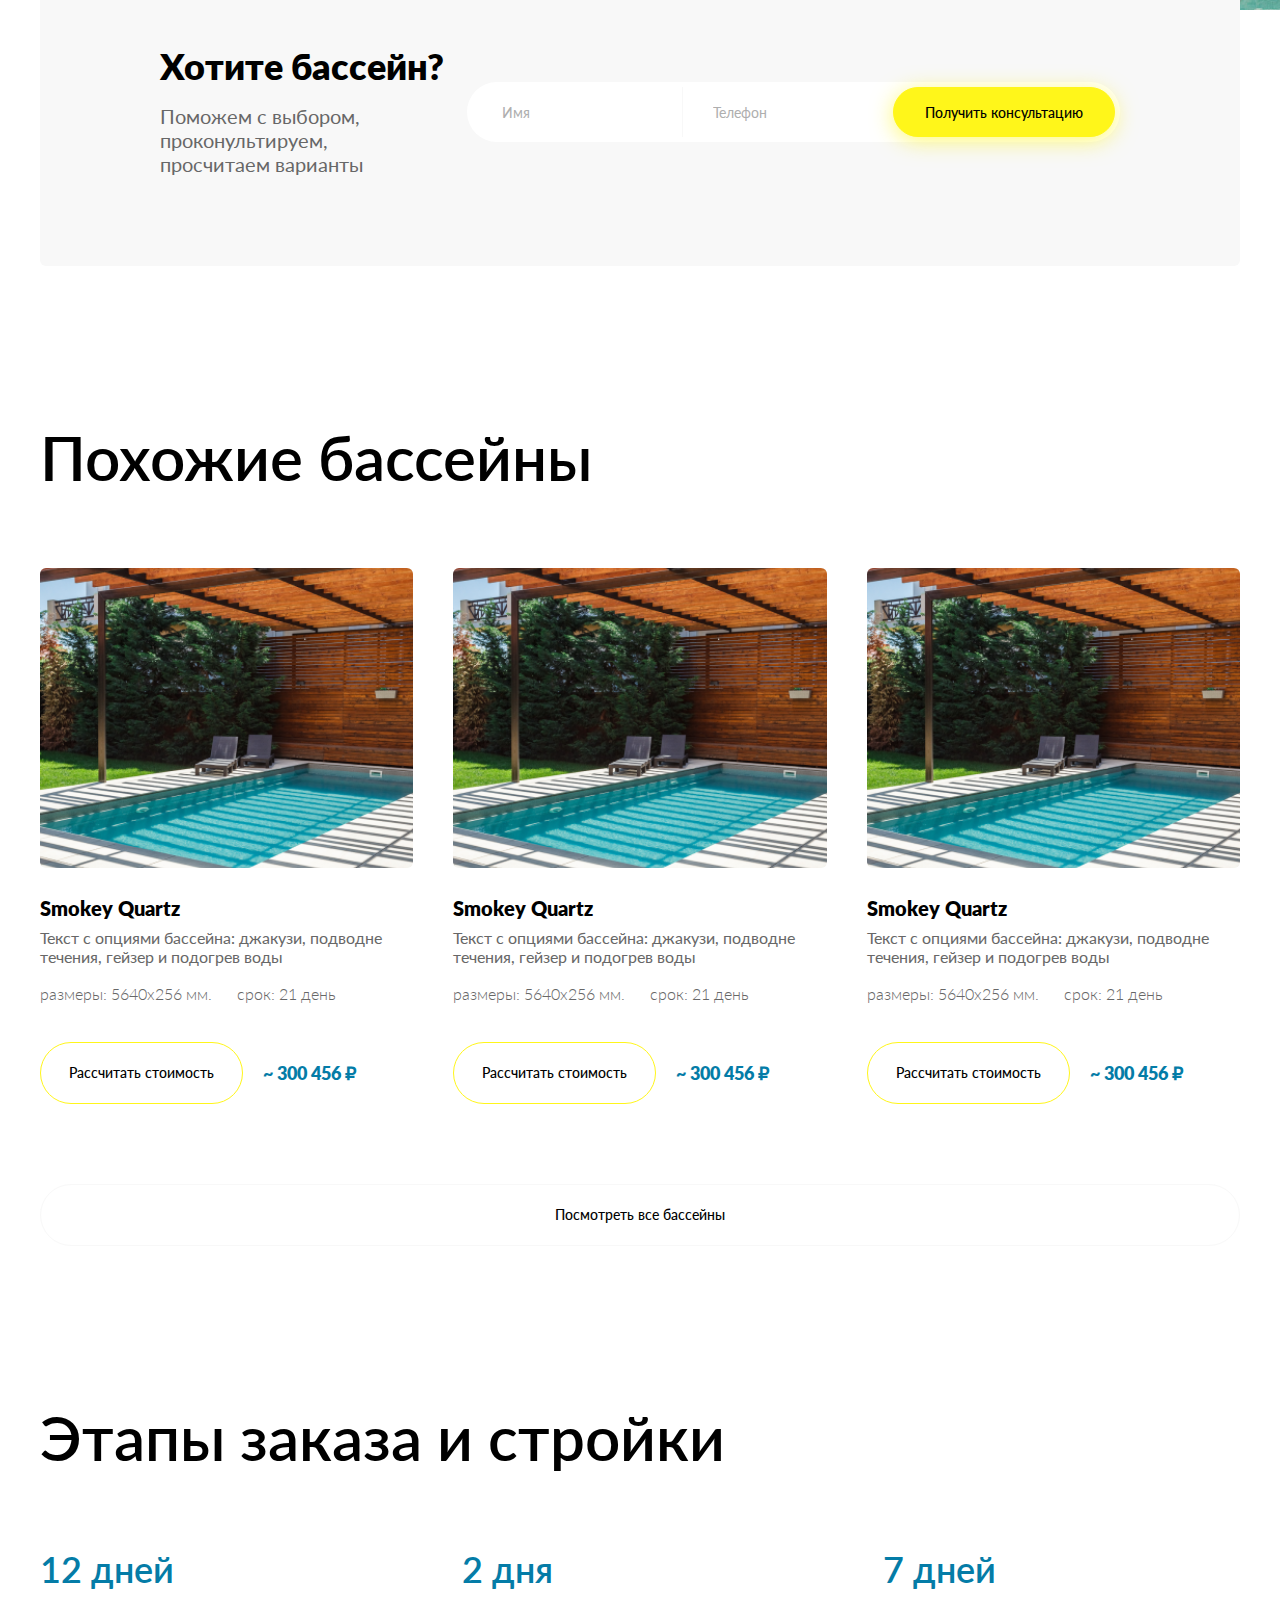
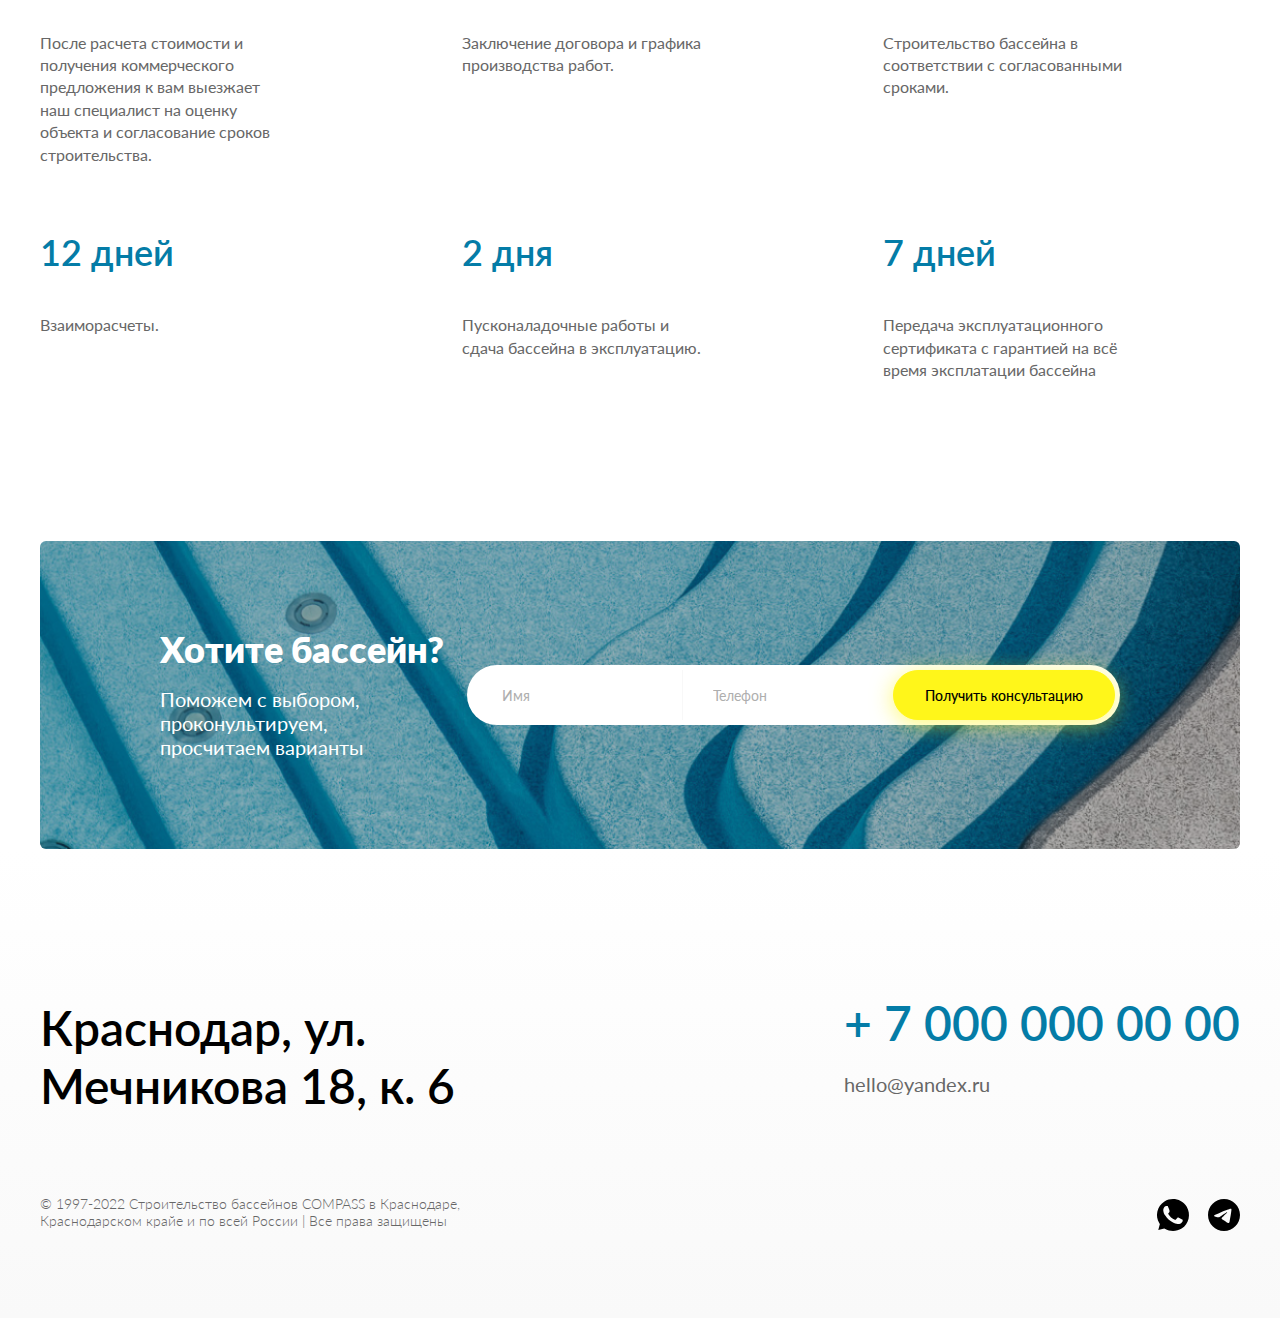
==== commit f9fb2314: "popup" ====
--- a/product-page.html
+++ b/product-page.html
@@ -45,7 +45,7 @@
                         <span>Краснодар</span>
                     </div>
 
-                    <a href="" class="btn-secondary">Перезвонить мне</a>
+                    <a href="" class="btn-secondary popup-link">Перезвонить мне</a>
                 </div>
 
 
--- a/css/main.min.css
+++ b/css/main.min.css
@@ -1,2 +1,2 @@
-@font-face{font-family:Lato;font-weight:300;font-style:normal;src:url(../fonts/Lato-Light.woff) format("woff"),url(../fonts/Lato-Light.woff2) format("woff2")}@font-face{font-family:Lato;font-weight:400;font-style:normal;src:url(../fonts/Lato-Regular.woff) format("woff"),url(../fonts/Lato-Regular.woff2) format("woff2")}@font-face{font-family:Lato;font-weight:500;font-style:normal;src:url(../fonts/Lato-Medium.woff) format("woff"),url(../fonts/Lato-Medium.woff2) format("woff2")}@font-face{font-family:Lato;font-weight:600;font-style:normal;src:url(../fonts/Lato-SemiBold.woff) format("woff"),url(../fonts/Lato-SemiBold.woff2) format("woff2")}@font-face{font-family:Lato;font-weight:700;font-style:normal;src:url(../fonts/Lato-Bold.woff) format("woff"),url(../fonts/Lato-Bold.woff2) format("woff2")}@font-face{font-family:Lato;font-weight:700;font-style:normal;src:url(../fonts/Lato-ExtraBold.woff) format("woff"),url(../fonts/Lato-ExtraBold.woff2) format("woff2")}*,a,body,form,input,select,textarea{font-family:Lato;font-weight:600}*,::after,::before{box-sizing:border-box;outline:0!important}h1,h2,h3,h4,h5,h6,p{margin:0;padding:0}ol,ul{margin:0;padding:0;list-style:none}a{text-decoration:none}body,html{margin:0;padding:0;width:100%;overflow-x:hidden;min-width:320px;max-width:100%}button,input,select{-webkit-appearance:none;-moz-appearance:none;appearance:none;background:0 0;border:none;outline:0}.container{max-width:1230px;padding:0 15px;margin:0 auto}.site-container{display:flex;flex-direction:column;height:100%}.page-container{flex:1 0 auto}.footer{flex:0 0 auto}*{transition:.2s linear}.bg-slider-wrapper{display:flex;width:100%;height:100%}.bg-slider{position:absolute;width:100%;height:100%;z-index:1}.bg-slide{flex-shrink:0}.bg-slide img{width:100%;height:100%;-o-object-fit:cover;object-fit:cover}.btn-secondary{font-weight:600;font-size:16px;line-height:19px;color:#fff61a;display:inline-block;padding:24px 50px;border:1px solid #fff;border-radius:100px}.btn-secondary:hover{background:#fff;color:#000}.btn-primary--fill{font-weight:500;font-size:16px;line-height:100%;color:#000;display:inline-block;padding:30px 92px;border:1px solid #fff61a;background:#fff61a;box-shadow:0 4px 22px rgba(255,246,26,.6);border-radius:60px}.btn-primary--fill:hover{background:#faf118}.header{position:absolute;width:100%;left:0;top:0;z-index:99}.header__inner{display:flex;justify-content:space-between;align-items:center;color:#fff;padding:30px 0}.header__inner a{color:#fff}.header__inner div{display:flex;align-items:center}.header__inner div .phone-wrapper{flex-direction:column;align-items:flex-end;margin-right:67px}.header__inner div .phone-wrapper .phone{font-weight:700;font-size:26px;line-height:100%;margin-bottom:10px}.header__inner .logo+a{font-weight:600;font-size:20px;line-height:100%}.header__inner .logo{margin-right:77px}.product-page.main-screen{background-size:cover;background-position:center;background-repeat:no-repeat;position:relative;filter:drop-shadow(0 4px 4px rgba(0, 0, 0, .25))}.product-page.main-screen .main-screen__inner{position:relative;z-index:5;min-height:800px;display:flex;flex-direction:column;justify-content:flex-end}.product-page.main-screen .main-screen__inner h1{font-weight:600;font-size:120px;line-height:100%;color:#fff;margin-bottom:60px}.product-page.main-screen .main-screen__inner .info{margin-bottom:80px}.product-page.main-screen .main-screen__inner .info ul{display:flex}.product-page.main-screen .main-screen__inner .info li{font-weight:500;font-size:16px;line-height:19px;display:flex;align-items:center;color:#fff;padding-left:40px;position:relative}.product-page.main-screen .main-screen__inner .info li:not(:last-child){margin-right:100px}.product-page.main-screen .main-screen__inner .info li::after{content:"";position:absolute;width:14px;height:14px;background:#fff;border-radius:100%;left:0;top:50%;transform:translateY(-50%)}.product-page.main-screen .main-screen__inner .btn-primary--fill{max-width:300px;margin-bottom:-35px}.col-4{display:grid;grid-template-columns:repeat(4,1fr)}.col-3{display:grid;grid-template-columns:repeat(3,1fr)}.section{margin-top:160px}.title-wrapper{display:flex;justify-content:space-between;align-items:flex-end;margin-bottom:80px}.title-wrapper h2.title{font-weight:600;font-size:62px;line-height:100%;color:#000}.title-with-descr .title{max-width:600px}.title-with-descr .descr{max-width:440px;font-weight:400;font-size:16px;line-height:120%;color:#676767}.task__list{margin-bottom:60px;gap:40px}.task__list-item{background:#f8f8f8;border-radius:6px;padding:30px;min-height:200px;display:flex;flex-direction:column;justify-content:space-between}.task__list-item img{max-width:40px}.task__list-item .title{font-weight:700;font-size:20px;line-height:38px;color:#047ca7}.task__list-item .subtitle{font-weight:400;font-size:14px;line-height:120%;color:#aeaeae}.tasks__images{display:flex;justify-content:space-between}.tasks__images img{max-height:217px;height:auto;-o-object-fit:cover;object-fit:cover;border-radius:6px}.tasks__images img:first-child{width:30%}.tasks__images img:nth-child(2){width:40%}.tasks__images img:nth-child(3){width:25%}.img-banner{width:100%;height:auto;border-radius:6px}.img-banner img{width:100%;height:100%;-o-object-fit:cover;object-fit:cover;max-height:400px;border-radius:6px}.gallery{position:relative;z-index:5}.gallery-slider{width:80%;height:100%;margin:0 auto;position:relative}.gallery-slider-wrapper{display:flex;width:100%;height:100%;position:relative}.gallery-slider-slide{flex-shrink:0}.gallery-slider-slide img{width:100%;height:100%;max-height:500px;border-radius:6px;-o-object-fit:cover;object-fit:cover}.gallery-slider .nav-wrapper{position:absolute;display:flex;align-items:center;justify-content:space-between;width:113%;top:50%;left:50%;transform:translate(-50%,-50%)}.gallery-slider .nav-wrapper .next-slide,.gallery-slider .nav-wrapper .prev-slide{display:flex;align-items:center;justify-content:center;width:90px;height:90px;background:#fff;border-radius:100%;position:relative;z-index:90;cursor:pointer}.gallery+.contact-form{margin-top:-55px}.contact-form{position:relative;z-index:10}.contact-form__inner{background:center/cover no-repeat #f8f8f8;border-radius:6px;display:flex;align-items:center;justify-content:space-between;padding:90px 120px}.contact-form__inner .form-info{max-width:300px;width:100%}.contact-form__inner .form-info h3{font-weight:700;font-size:36px;line-height:100%;color:#000;margin-bottom:20px}.contact-form__inner .form-info p{font-weight:400;font-size:20px;line-height:120%;color:#676767;max-width:230px}.contact-form__inner .form-fields{display:flex;align-items:center;background:#fff;border-radius:30px;padding:5px}.contact-form__inner .form-fields input{height:50px}.contact-form__inner .form-fields input:first-child{border-right:1px solid #f8f8f8}.contact-form__inner .form-fields .input-white{font-weight:400;font-size:14px;line-height:100%;display:flex;align-items:center;color:#aeaeae;padding-left:30px}.contact-form__inner .form-fields .input-white::-moz-placeholder{font-weight:400;font-size:14px;line-height:100%;display:flex;align-items:center;color:#aeaeae}.contact-form__inner .form-fields .input-white:-ms-input-placeholder{font-weight:400;font-size:14px;line-height:100%;display:flex;align-items:center;color:#aeaeae}.contact-form__inner .form-fields .input-white::placeholder{font-weight:400;font-size:14px;line-height:100%;display:flex;align-items:center;color:#aeaeae}.contact-form__inner .form-fields .btn-primary--fill{padding:18px 31px;font-weight:500;font-size:14px;line-height:100%;cursor:pointer}.contact-form.white-text h3,.contact-form.white-text p{color:#fff!important}.products__inner .product__list{gap:40px}.products__inner .product__item-img{width:100%;max-height:300px;margin-bottom:30px}.products__inner .product__item-img img{width:100%;max-height:300px;height:auto;-o-object-fit:cover;object-fit:cover;border-radius:6px}.products__inner .product__item-name{font-weight:700;font-size:20px;line-height:100%;color:#000;margin-bottom:10px}.products__inner .product__item-options{font-weight:400;font-size:16px;line-height:120%;color:#676767;margin-bottom:20px}.products__inner .product__item-info{display:flex;flex-wrap:wrap;font-weight:300;font-size:16px;line-height:100%;color:#676767;margin-bottom:40px}.products__inner .product__item-info span{margin-right:25px;font-weight:300}.products__inner .product__item-nav{display:flex;align-items:center}.products__inner .product__item-btn{font-weight:500;font-size:14px;line-height:100%;color:#000;padding:23px 28px;border:1px solid #fff61a;border-radius:60px;margin-right:20px}.products__inner .product__item-btn:hover{background:#fff61a;box-shadow:0 4px 22px rgba(255,246,26,.6)}.products__inner .product__item-price{font-weight:700;font-size:18px;line-height:100%;color:#047ca7}.products__inner .view-all{display:block;width:100%;padding:23px 0;text-align:center;font-weight:500;font-size:14px;line-height:100%;border:1px solid #f8f8f8;border-radius:38px;margin-top:80px;color:#000}.products__inner .view-all:hover{border-color:#047ca7}.steps__list{gap:65px}.steps__list-item .number{font-weight:600;font-size:36px;line-height:120%;color:#047ca7;margin-bottom:40px}.steps__list-item .text{font-weight:400;font-size:16px;line-height:140%;color:#676767;max-width:240px}.footer{background:linear-gradient(180deg,#fff 0,#f9f9f9 100%);padding-top:150px;padding-bottom:80px}.footer__inner .footer__row{display:flex;justify-content:space-between}.footer__inner .footer__row .social{display:flex;align-items:center}.footer__inner .footer__row .social a:not(:last-child){margin-right:15px}.footer__inner .footer__row:last-child{margin-top:80px}.footer__inner .footer__row .address{font-weight:600;font-size:48px;line-height:120%;color:#000;max-width:440px}.footer__inner .footer__row .contact{display:flex;flex-direction:column}.footer__inner .footer__row .phone{font-weight:600;font-size:48px;line-height:100%;color:#047ca7;margin-bottom:25px}.footer__inner .footer__row .email{font-weight:400;font-size:20px;line-height:120%;color:#676767}.footer__inner .footer__row .copyright{font-weight:300;font-size:14px;line-height:17px;color:#676767;max-width:460px}.home-page.main-screen{position:relative;background-size:cover;background-repeat:no-repeat;background-position:center}.home-page.main-screen .video-bg{position:absolute;width:100%;height:100%;top:0;left:0;overflow:hidden;z-index:4}.home-page.main-screen .video-bg::after{position:absolute;width:100%;height:100%;top:0;left:0;content:"";background:rgba(0,0,0,.5)}.home-page.main-screen .video-bg video{width:100%;height:100%;-o-object-fit:cover;object-fit:cover}.home-page.main-screen .main-screen__inner{height:100vh;min-height:800px;position:relative;z-index:5;display:flex;flex-direction:column;justify-content:flex-end;padding-bottom:80px}.home-page.main-screen .main-screen__inner h1{font-weight:600;font-size:160px;line-height:100%;display:flex;align-items:center;color:#fff;margin-bottom:60px}.home-page.main-screen .main-screen__inner .descr{font-style:normal;font-weight:500;font-size:26px;line-height:120%;color:#fff}.home-page.main-screen .main-screen__inner .row{display:flex;margin-top:40px;align-items:baseline}.home-page.main-screen .main-screen__inner .row a{margin-right:60px;max-width:300px;padding:32px 60px}.home-page.main-screen .main-screen__inner .row p{color:#fff}.home-page.main-screen .main-screen__inner ul{display:flex;margin-top:100px}.home-page.main-screen .main-screen__inner li{font-weight:500;font-size:16px;line-height:19px;display:flex;align-items:center;color:#fff;padding-left:40px;position:relative}.home-page.main-screen .main-screen__inner li:not(:last-child){margin-right:100px}.home-page.main-screen .main-screen__inner li::after{content:"";position:absolute;width:14px;height:14px;background:#fff;border-radius:100%;left:0;top:50%;transform:translateY(-50%)}.filter{display:flex;align-items:center;margin-bottom:40px;align-items:center;flex-wrap:wrap}.filter label{margin-right:85px;display:flex;align-items:center;margin-bottom:20px;cursor:pointer}.filter label:hover .radio-icon{border-color:#047ca7}.filter label:hover .radio-icon img{opacity:1}.filter label span{font-weight:400;font-size:16px;line-height:100%;color:#414141;position:relative}.filter label .radio-icon{width:24px;height:24px;border:1px solid #f8f8f8;box-sizing:border-box;border-radius:4px;background:#fff;display:flex;align-items:center;justify-content:center;margin-right:20px}.filter label .radio-icon img{opacity:0}.filter label input:checked+.radio-icon{border-color:#047ca7}.filter label input:checked+.radio-icon img{opacity:1}.home-steps .steps__list-item .text{max-width:200px}.quiz{margin-top:60px}.quiz .underline{border-bottom:2px solid #f8f8f8;padding-bottom:40px}.quiz__inner{border-radius:5px;border:2px solid #f8f8f8;padding:60px 100px}.quiz__inner .col:first-child{max-width:260px;margin-right:30px}.quiz__inner .col:last-child .item{margin-bottom:0}.quiz__inner .input{background:#f8f8f8;color:#aeaeae;font-weight:400;font-size:14px;line-height:100%;padding:20px;border-radius:50px;width:100%}.quiz__inner .field-wrap{background:#f8f8f8;display:flex;align-items:center;flex:1;font-weight:400;font-size:14px;line-height:100%;color:#676767;padding-right:20px;border-radius:50px}.quiz__inner .field-wrap:not(:last-child){margin-right:15px}.quiz__inner .row{display:flex;justify-content:space-between}.quiz__inner .row.bottom{margin-top:60px;display:flex}.quiz__inner .row.bottom .item{display:flex;align-items:center;justify-content:space-between;width:100%}.quiz__inner .row.bottom .item-title{margin-bottom:0}.quiz__inner .row.bottom .item .field-wrap{padding:5px;max-width:750px;margin-left:30px}.quiz__inner .row.bottom .item .field-wrap .btn-primary--fill{padding:18px 30px;cursor:pointer}.quiz__inner .row.bottom .item .field-wrap input:not([type=submit]){max-width:250px}.quiz__inner .row.bottom .item .field-wrap input:not([type=submit]):first-child{border-right:1px solid #fff;border-top-right-radius:0;border-bottom-right-radius:0}.quiz__inner .item{align-items:center}.quiz__inner .item:first-child{margin-bottom:40px}.quiz__inner .item-title{font-weight:400;font-size:14px;line-height:100%;color:#000;display:block;margin-bottom:20px}.quiz__inner .checkbox-wrapper{display:flex;align-items:center}.quiz__inner .checkbox-wrapper label{flex:1;cursor:pointer}.quiz__inner .checkbox-wrapper label input{display:none}.quiz__inner .checkbox-wrapper label:not(:last-child){margin-right:40px}.quiz__inner .checkbox-wrapper label img{width:100%;height:auto;-o-object-fit:cover;object-fit:cover;border:2px solid transparent;border-radius:6px}.quiz__inner .checkbox-wrapper label .img::after{position:absolute;content:"";background:url(../img/quiz-checked.svg) center/cover no-repeat;width:27px;height:27px;top:20px;left:20px;opacity:0}.quiz__inner .checkbox-wrapper label input:checked+.img{position:relative}.quiz__inner .checkbox-wrapper label input:checked+.img img{border:2px solid #fff61a}.quiz__inner .checkbox-wrapper label input:checked+.img::after{opacity:1}.full-page-banner{width:100%;height:100%;max-height:750px}.full-page-banner img{max-height:750px;width:100%;height:100%;-o-object-fit:cover;object-fit:cover}.small-title{font-weight:500;font-size:20px;line-height:100%;color:#047ca7;margin-bottom:80px}.about .title-wrapper{align-items:flex-start}.about .title-wrapper .title{max-width:680px;line-height:120%}.about .title-wrapper .descr-items{max-width:270px}.about .title-wrapper .descr-items .descr-item{margin-bottom:60px}.about .title-wrapper .descr-items .descr-item svg{margin-bottom:20px}.about__images{display:flex;align-items:center;justify-content:space-between}.about__images img{border-radius:6px;max-height:300px}.about__images img:first-child{width:25%}.about__images img:nth-child(2){width:30%}.about__images img:nth-child(3){width:40%}.gallery .section-descr{font-weight:400;font-size:20px;line-height:120%;color:#676767;margin-bottom:60px;max-width:400px}.gallery .with-hover{position:relative}.gallery .with-hover:hover .hover-content-wrapper{opacity:1;visibility:visible}.gallery .with-hover .hover-content-wrapper{position:absolute;width:100%;height:100%;top:0;left:0;display:flex;flex-direction:column;align-items:center;justify-content:flex-end;padding-bottom:50px;background:linear-gradient(180deg,rgba(0,0,0,0) 36.2%,rgba(0,0,0,.9) 100%);border-radius:6px;visibility:hidden;opacity:0}.gallery .with-hover .partner-name{font-weight:700;font-size:20px;line-height:100%;color:#fff;margin-bottom:10px;display:block}.gallery .with-hover .partner-position{font-weight:400;font-size:12px;line-height:120%;color:#fff;margin-bottom:20px}.gallery .with-hover .row{display:flex;align-items:center}.gallery .with-hover .row .btn{font-weight:500;font-size:14px;line-height:100%;color:#fff;padding:12px 22px;border:1px solid #fff61a;border-radius:38px}.gallery .with-hover .row .btn:hover{background:#fff61a;color:#000}.gallery .with-hover .partner-city{font-weight:400;font-size:14px;line-height:100%;color:#fff;position:relative;display:flex;align-items:center;margin-left:30px}.gallery .with-hover .partner-city::before{content:"";display:block;width:12px;height:12px;border-radius:12px;background:#fff61a;margin-right:20px}@media (max-width:991px){.home-page.main-screen .main-screen__inner h1{font-size:120px;margin-bottom:40px}.home-page.main-screen .main-screen__inner .row a{padding:20px 40px}.home-page.main-screen .main-screen__inner li{margin-right:50px!important}.quiz__inner .row{flex-direction:column}.quiz__inner .row .col{max-width:100%;width:100%}.row.underline .col:last-child{margin-top:40px}.row.bottom .item{display:flex;flex-direction:column;align-items:flex-start!important}.quiz__inner .row.bottom .item .field-wrap{margin-left:0;max-width:100%;width:100%;margin-top:25px}.item .row{flex-direction:row}}@media (max-width:768px){.gallery .with-hover .hover-content-wrapper{opacity:1;visibility:visible}.quiz__inner{padding:30px}.quiz__inner .row.bottom .item .field-wrap{flex-direction:column;border-radius:5px;padding-top:20px;padding-bottom:20px}.quiz__inner .row.bottom .item .field-wrap input:not([type=submit]){width:100%;max-width:100%}.quiz__inner .checkbox-wrapper label:not(:last-child){margin-right:10px}.home-page.main-screen .main-screen__inner h1{font-size:90px}.home-page.main-screen .main-screen__inner ul{flex-direction:column;margin-top:50px}.home-page.main-screen .main-screen__inner li{margin-bottom:20px}.home-page.main-screen .main-screen__inner{height:800px;min-height:0;padding-bottom:40px}.home-page.main-screen .main-screen__inner .row{flex-direction:column}.home-page.main-screen .main-screen__inner .row a{margin-bottom:25px;margin-right:0}.home-page.main-screen .main-screen__inner .descr{font-size:18px}.about__images img:nth-child(1),.about__images img:nth-child(3){display:none}.about__images img:nth-child(2){width:100%;height:auto;max-height:100%}}@media (max-width:991px){.title-wrapper h2.title{font-size:48px}.choice{display:none!important}.header__inner div .phone-wrapper{display:none}.btn-secondary{padding:15px 30px;font-size:14px}.header__inner{padding:15px 0}.product-page.main-screen .main-screen__inner{min-height:600px}.product-page.main-screen .main-screen__inner h1{font-size:90px;margin-bottom:30px}.product-page.main-screen .main-screen__inner .info li:not(:last-child){margin-right:50px}.product-page.main-screen .main-screen__inner .info{margin-bottom:40px}.title-with-descr{flex-direction:column;align-items:flex-start}.title-with-descr .title{max-width:100%;margin-bottom:30px}.title-with-descr .descr{max-width:650px}.title-wrapper{margin-bottom:40px}.task__list{gap:10px;margin-bottom:40px}.section{margin-top:100px}.contact-form__inner{flex-direction:column;align-items:flex-start;padding:40px 60px}.contact-form__inner .form-info{margin-bottom:25px;max-width:100%}.contact-form__inner .form-info h3{font-size:30px}.contact-form__inner .form-info p{max-width:100%}.contact-form__inner form,.contact-form__inner form .form-fields{width:100%}.contact-form__inner form .form-fields input{flex:1}.products__inner .product__list{gap:10px}.products__inner .product__item-nav{flex-direction:column-reverse;align-items:flex-start}.products__inner .product__item-nav .product__item-price{margin-bottom:15px}.products__inner .product__item-btn{padding:15px 20px}.products__inner .product__item-info{margin-bottom:25px}.products__inner .view-all{margin-top:40px}.steps__list{gap:25px}.footer__row{flex-direction:column}.footer__inner .footer__row:last-child,.footer__row .phone{margin-top:25px}.footer__inner .footer__row:last-child .copyright{margin-bottom:25px}.footer__inner .footer__row .address{font-size:32px;max-width:100%}.footer__inner .footer__row .phone{font-size:32px}}@media (max-width:768px){.product-page.main-screen .main-screen__inner h1{font-size:50px}.product-page.main-screen .main-screen__inner{min-height:100vh}.product-page.main-screen{margin-bottom:100px}.header .logo{margin-right:0}.header .logo img{max-width:90px}.product-page.main-screen .main-screen__inner .info ul{flex-direction:column}.product-page.main-screen .main-screen__inner .info ul li{margin-right:0!important;margin-bottom:15px}.btn-primary--fill{padding:20px;text-align:center}.title-wrapper h2.title{font-size:32px}.title-with-descr .descr{font-size:14px}.col-3,.col-4{grid-template-columns:repeat(2,1fr)}.tasks__images{flex-direction:column}.tasks__images img{width:100%!important;margin-bottom:15px}.section{margin-top:50px}.contact-form__inner .form-info h3{font-size:24px}.contact-form__inner .form-info p{font-size:14px}.contact-form__inner{padding:20px}.contact-form__inner .form-fields{flex-direction:column;align-items:flex-start;border-radius:5px;padding:35px 25px 15px}.contact-form__inner .form-fields .input-white{padding-left:10px;margin-bottom:40px;border-right:0!important;padding-bottom:10px;border-bottom:1px solid #f8f8f8}.contact-form__inner .form-fields input{width:100%}.gallery+.contact-form{margin-top:50px}.gallery-slider .nav-wrapper .next-slide,.gallery-slider .nav-wrapper .prev-slide{width:50px;height:50px;box-shadow:-1px 5px 8px 0 rgba(34,60,80,.1)}.products__inner .product__list{gap:35px}.steps__list-item .number{font-size:28px;margin-bottom:10px;margin-top:20px}.footer{padding-top:50px;padding-bottom:50px}}@media (max-width:480px){.col-3,.col-4{grid-template-columns:repeat(1,1fr)}}
+@font-face{font-family:Lato;font-weight:300;font-style:normal;src:url(../fonts/Lato-Light.woff) format("woff"),url(../fonts/Lato-Light.woff2) format("woff2")}@font-face{font-family:Lato;font-weight:400;font-style:normal;src:url(../fonts/Lato-Regular.woff) format("woff"),url(../fonts/Lato-Regular.woff2) format("woff2")}@font-face{font-family:Lato;font-weight:500;font-style:normal;src:url(../fonts/Lato-Medium.woff) format("woff"),url(../fonts/Lato-Medium.woff2) format("woff2")}@font-face{font-family:Lato;font-weight:600;font-style:normal;src:url(../fonts/Lato-SemiBold.woff) format("woff"),url(../fonts/Lato-SemiBold.woff2) format("woff2")}@font-face{font-family:Lato;font-weight:700;font-style:normal;src:url(../fonts/Lato-Bold.woff) format("woff"),url(../fonts/Lato-Bold.woff2) format("woff2")}@font-face{font-family:Lato;font-weight:700;font-style:normal;src:url(../fonts/Lato-ExtraBold.woff) format("woff"),url(../fonts/Lato-ExtraBold.woff2) format("woff2")}*,a,body,form,input,select,textarea{font-family:Lato;font-weight:600}*,::after,::before{box-sizing:border-box;outline:0!important}h1,h2,h3,h4,h5,h6,p{margin:0;padding:0}ol,ul{margin:0;padding:0;list-style:none}a{text-decoration:none}body,html{margin:0;padding:0;width:100%;overflow-x:hidden;min-width:320px;max-width:100%}button,input,select{-webkit-appearance:none;-moz-appearance:none;appearance:none;background:0 0;border:none;outline:0}.container{max-width:1230px;padding:0 15px;margin:0 auto}.site-container{display:flex;flex-direction:column;height:100%}.page-container{flex:1 0 auto}.footer{flex:0 0 auto}*{transition:.2s linear}.bg-slider-wrapper{display:flex;width:100%;height:100%}.bg-slider{position:absolute;width:100%;height:100%;z-index:1}.bg-slide{flex-shrink:0}.bg-slide img{width:100%;height:100%;-o-object-fit:cover;object-fit:cover}.btn-secondary{font-weight:600;font-size:16px;line-height:19px;color:#fff61a;display:inline-block;padding:24px 50px;border:1px solid #fff;border-radius:100px}.btn-secondary:hover{background:#fff;color:#000}.btn-primary--fill{font-weight:500;font-size:16px;line-height:100%;color:#000;display:inline-block;padding:30px 92px;border:1px solid #fff61a;background:#fff61a;box-shadow:0 4px 22px rgba(255,246,26,.6);border-radius:60px}.btn-primary--fill:hover{background:#faf118}.header{position:absolute;width:100%;left:0;top:0;z-index:99}.header__inner{display:flex;justify-content:space-between;align-items:center;color:#fff;padding:30px 0}.header__inner a{color:#fff}.header__inner div{display:flex;align-items:center}.header__inner div .phone-wrapper{flex-direction:column;align-items:flex-end;margin-right:67px}.header__inner div .phone-wrapper .phone{font-weight:700;font-size:26px;line-height:100%;margin-bottom:10px}.header__inner .logo+a{font-weight:600;font-size:20px;line-height:100%}.header__inner .logo{margin-right:77px}.product-page.main-screen{background-size:cover;background-position:center;background-repeat:no-repeat;position:relative;filter:drop-shadow(0 4px 4px rgba(0, 0, 0, .25))}.product-page.main-screen .main-screen__inner{position:relative;z-index:5;min-height:800px;display:flex;flex-direction:column;justify-content:flex-end}.product-page.main-screen .main-screen__inner h1{font-weight:600;font-size:120px;line-height:100%;color:#fff;margin-bottom:60px}.product-page.main-screen .main-screen__inner .info{margin-bottom:80px}.product-page.main-screen .main-screen__inner .info ul{display:flex}.product-page.main-screen .main-screen__inner .info li{font-weight:500;font-size:16px;line-height:19px;display:flex;align-items:center;color:#fff;padding-left:40px;position:relative}.product-page.main-screen .main-screen__inner .info li:not(:last-child){margin-right:100px}.product-page.main-screen .main-screen__inner .info li::after{content:"";position:absolute;width:14px;height:14px;background:#fff;border-radius:100%;left:0;top:50%;transform:translateY(-50%)}.product-page.main-screen .main-screen__inner .btn-primary--fill{max-width:300px;margin-bottom:-35px}.col-4{display:grid;grid-template-columns:repeat(4,1fr)}.col-3{display:grid;grid-template-columns:repeat(3,1fr)}.section{margin-top:160px}.title-wrapper{display:flex;justify-content:space-between;align-items:flex-end;margin-bottom:80px}.title-wrapper h2.title{font-weight:600;font-size:62px;line-height:100%;color:#000}.title-with-descr .title{max-width:600px}.title-with-descr .descr{max-width:440px;font-weight:400;font-size:16px;line-height:120%;color:#676767}.task__list{margin-bottom:60px;gap:40px}.task__list-item{background:#f8f8f8;border-radius:6px;padding:30px;min-height:200px;display:flex;flex-direction:column;justify-content:space-between}.task__list-item img{max-width:40px}.task__list-item .title{font-weight:700;font-size:20px;line-height:38px;color:#047ca7}.task__list-item .subtitle{font-weight:400;font-size:14px;line-height:120%;color:#aeaeae}.tasks__images{display:flex;justify-content:space-between}.tasks__images img{max-height:217px;height:auto;-o-object-fit:cover;object-fit:cover;border-radius:6px}.tasks__images img:first-child{width:30%}.tasks__images img:nth-child(2){width:40%}.tasks__images img:nth-child(3){width:25%}.img-banner{width:100%;height:auto;border-radius:6px}.img-banner img{width:100%;height:100%;-o-object-fit:cover;object-fit:cover;max-height:400px;border-radius:6px}.gallery{position:relative;z-index:5}.gallery-slider{width:80%;height:100%;margin:0 auto;position:relative}.gallery-slider-wrapper{display:flex;width:100%;height:100%;position:relative}.gallery-slider-slide{flex-shrink:0}.gallery-slider-slide img{width:100%;height:100%;max-height:500px;border-radius:6px;-o-object-fit:cover;object-fit:cover}.gallery-slider .nav-wrapper{position:absolute;display:flex;align-items:center;justify-content:space-between;width:113%;top:50%;left:50%;transform:translate(-50%,-50%)}.gallery-slider .nav-wrapper .next-slide,.gallery-slider .nav-wrapper .prev-slide{display:flex;align-items:center;justify-content:center;width:90px;height:90px;background:#fff;border-radius:100%;position:relative;z-index:90;cursor:pointer}.gallery+.contact-form{margin-top:-55px}.contact-form{position:relative;z-index:10}.contact-form__inner{background:center/cover no-repeat #f8f8f8;border-radius:6px;display:flex;align-items:center;justify-content:space-between;padding:90px 120px}.contact-form__inner .form-info{max-width:300px;width:100%}.contact-form__inner .form-info h3{font-weight:700;font-size:36px;line-height:100%;color:#000;margin-bottom:20px}.contact-form__inner .form-info p{font-weight:400;font-size:20px;line-height:120%;color:#676767;max-width:230px}.contact-form__inner .form-fields{display:flex;align-items:center;background:#fff;border-radius:30px;padding:5px}.contact-form__inner .form-fields input{height:50px}.contact-form__inner .form-fields input:first-child{border-right:1px solid #f8f8f8}.contact-form__inner .form-fields .input-white{font-weight:400;font-size:14px;line-height:100%;display:flex;align-items:center;color:#aeaeae;padding-left:30px}.contact-form__inner .form-fields .input-white::-moz-placeholder{font-weight:400;font-size:14px;line-height:100%;display:flex;align-items:center;color:#aeaeae}.contact-form__inner .form-fields .input-white:-ms-input-placeholder{font-weight:400;font-size:14px;line-height:100%;display:flex;align-items:center;color:#aeaeae}.contact-form__inner .form-fields .input-white::placeholder{font-weight:400;font-size:14px;line-height:100%;display:flex;align-items:center;color:#aeaeae}.contact-form__inner .form-fields .btn-primary--fill{padding:18px 31px;font-weight:500;font-size:14px;line-height:100%;cursor:pointer}.white-text h3,.white-text p{color:#fff!important}.products__inner .product__list{gap:40px}.products__inner .product__item-img{width:100%;max-height:300px;margin-bottom:30px}.products__inner .product__item-img img{width:100%;max-height:300px;height:auto;-o-object-fit:cover;object-fit:cover;border-radius:6px}.products__inner .product__item-name{font-weight:700;font-size:20px;line-height:100%;color:#000;margin-bottom:10px}.products__inner .product__item-options{font-weight:400;font-size:16px;line-height:120%;color:#676767;margin-bottom:20px}.products__inner .product__item-info{display:flex;flex-wrap:wrap;font-weight:300;font-size:16px;line-height:100%;color:#676767;margin-bottom:40px}.products__inner .product__item-info span{margin-right:25px;font-weight:300}.products__inner .product__item-nav{display:flex;align-items:center}.products__inner .product__item-btn{font-weight:500;font-size:14px;line-height:100%;color:#000;padding:23px 28px;border:1px solid #fff61a;border-radius:60px;margin-right:20px}.products__inner .product__item-btn:hover{background:#fff61a;box-shadow:0 4px 22px rgba(255,246,26,.6)}.products__inner .product__item-price{font-weight:700;font-size:18px;line-height:100%;color:#047ca7}.products__inner .view-all{display:block;width:100%;padding:23px 0;text-align:center;font-weight:500;font-size:14px;line-height:100%;border:1px solid #f8f8f8;border-radius:38px;margin-top:80px;color:#000}.products__inner .view-all:hover{border-color:#047ca7}.steps__list{gap:65px}.steps__list-item .number{font-weight:600;font-size:36px;line-height:120%;color:#047ca7;margin-bottom:40px}.steps__list-item .text{font-weight:400;font-size:16px;line-height:140%;color:#676767;max-width:240px}.footer{background:linear-gradient(180deg,#fff 0,#f9f9f9 100%);padding-top:150px;padding-bottom:80px}.footer__inner .footer__row{display:flex;justify-content:space-between}.footer__inner .footer__row .social{display:flex;align-items:center}.footer__inner .footer__row .social a:not(:last-child){margin-right:15px}.footer__inner .footer__row:last-child{margin-top:80px}.footer__inner .footer__row .address{font-weight:600;font-size:48px;line-height:120%;color:#000;max-width:440px}.footer__inner .footer__row .contact{display:flex;flex-direction:column}.footer__inner .footer__row .phone{font-weight:600;font-size:48px;line-height:100%;color:#047ca7;margin-bottom:25px}.footer__inner .footer__row .email{font-weight:400;font-size:20px;line-height:120%;color:#676767}.footer__inner .footer__row .copyright{font-weight:300;font-size:14px;line-height:17px;color:#676767;max-width:460px}.home-page.main-screen{position:relative;background-size:cover;background-repeat:no-repeat;background-position:center}.home-page.main-screen .video-bg{position:absolute;width:100%;height:100%;top:0;left:0;overflow:hidden;z-index:4}.home-page.main-screen .video-bg::after{position:absolute;width:100%;height:100%;top:0;left:0;content:"";background:rgba(0,0,0,.5)}.home-page.main-screen .video-bg video{width:100%;height:100%;-o-object-fit:cover;object-fit:cover}.home-page.main-screen .main-screen__inner{height:100vh;min-height:800px;position:relative;z-index:5;display:flex;flex-direction:column;justify-content:flex-end;padding-bottom:80px}.home-page.main-screen .main-screen__inner h1{font-weight:600;font-size:160px;line-height:100%;display:flex;align-items:center;color:#fff;margin-bottom:60px}.home-page.main-screen .main-screen__inner .descr{font-style:normal;font-weight:500;font-size:26px;line-height:120%;color:#fff}.home-page.main-screen .main-screen__inner .row{display:flex;margin-top:40px;align-items:baseline}.home-page.main-screen .main-screen__inner .row a{margin-right:60px;max-width:300px;padding:32px 60px}.home-page.main-screen .main-screen__inner .row p{color:#fff}.home-page.main-screen .main-screen__inner ul{display:flex;margin-top:100px}.home-page.main-screen .main-screen__inner li{font-weight:500;font-size:16px;line-height:19px;display:flex;align-items:center;color:#fff;padding-left:40px;position:relative}.home-page.main-screen .main-screen__inner li:not(:last-child){margin-right:100px}.home-page.main-screen .main-screen__inner li::after{content:"";position:absolute;width:14px;height:14px;background:#fff;border-radius:100%;left:0;top:50%;transform:translateY(-50%)}.filter{display:flex;align-items:center;margin-bottom:40px;align-items:center;flex-wrap:wrap}.filter label{margin-right:85px;display:flex;align-items:center;margin-bottom:20px;cursor:pointer}.filter label:hover .radio-icon{border-color:#047ca7}.filter label:hover .radio-icon img{opacity:1}.filter label span{font-weight:400;font-size:16px;line-height:100%;color:#414141;position:relative}.filter label .radio-icon{width:24px;height:24px;border:1px solid #f8f8f8;box-sizing:border-box;border-radius:4px;background:#fff;display:flex;align-items:center;justify-content:center;margin-right:20px}.filter label .radio-icon img{opacity:0}.filter label input:checked+.radio-icon{border-color:#047ca7}.filter label input:checked+.radio-icon img{opacity:1}.home-steps .steps__list-item .text{max-width:200px}.quiz{margin-top:60px}.quiz .underline{border-bottom:2px solid #f8f8f8;padding-bottom:40px}.quiz__inner{border-radius:5px;border:2px solid #f8f8f8;padding:60px 100px}.quiz__inner .col:first-child{max-width:260px;margin-right:30px}.quiz__inner .col:last-child .item{margin-bottom:0}.quiz__inner .input{background:#f8f8f8;color:#aeaeae;font-weight:400;font-size:14px;line-height:100%;padding:20px;border-radius:50px;width:100%}.quiz__inner .field-wrap{background:#f8f8f8;display:flex;align-items:center;flex:1;font-weight:400;font-size:14px;line-height:100%;color:#676767;padding-right:20px;border-radius:50px}.quiz__inner .field-wrap:not(:last-child){margin-right:15px}.quiz__inner .row{display:flex;justify-content:space-between}.quiz__inner .row.bottom{margin-top:60px;display:flex}.quiz__inner .row.bottom .item{display:flex;align-items:center;justify-content:space-between;width:100%}.quiz__inner .row.bottom .item-title{margin-bottom:0}.quiz__inner .row.bottom .item .field-wrap{padding:5px;max-width:750px;margin-left:30px}.quiz__inner .row.bottom .item .field-wrap .btn-primary--fill{padding:18px 30px;cursor:pointer}.quiz__inner .row.bottom .item .field-wrap input:not([type=submit]){max-width:250px}.quiz__inner .row.bottom .item .field-wrap input:not([type=submit]):first-child{border-right:1px solid #fff;border-top-right-radius:0;border-bottom-right-radius:0}.quiz__inner .item{align-items:center}.quiz__inner .item:first-child{margin-bottom:40px}.quiz__inner .item-title{font-weight:400;font-size:14px;line-height:100%;color:#000;display:block;margin-bottom:20px}.quiz__inner .checkbox-wrapper{display:flex;align-items:center}.quiz__inner .checkbox-wrapper label{flex:1;cursor:pointer}.quiz__inner .checkbox-wrapper label input{display:none}.quiz__inner .checkbox-wrapper label:not(:last-child){margin-right:40px}.quiz__inner .checkbox-wrapper label img{width:100%;height:auto;-o-object-fit:cover;object-fit:cover;border:2px solid transparent;border-radius:6px}.quiz__inner .checkbox-wrapper label .img::after{position:absolute;content:"";background:url(../img/quiz-checked.svg) center/cover no-repeat;width:27px;height:27px;top:20px;left:20px;opacity:0}.quiz__inner .checkbox-wrapper label input:checked+.img{position:relative}.quiz__inner .checkbox-wrapper label input:checked+.img img{border:2px solid #fff61a}.quiz__inner .checkbox-wrapper label input:checked+.img::after{opacity:1}.full-page-banner{width:100%;height:100%;max-height:750px}.full-page-banner img{max-height:750px;width:100%;height:100%;-o-object-fit:cover;object-fit:cover}.small-title{font-weight:500;font-size:20px;line-height:100%;color:#047ca7;margin-bottom:80px}.about .title-wrapper{align-items:flex-start}.about .title-wrapper .title{max-width:680px;line-height:120%}.about .title-wrapper .descr-items{max-width:270px}.about .title-wrapper .descr-items .descr-item{margin-bottom:60px}.about .title-wrapper .descr-items .descr-item svg{margin-bottom:20px}.about__images{display:flex;align-items:center;justify-content:space-between}.about__images img{border-radius:6px;max-height:300px}.about__images img:first-child{width:25%}.about__images img:nth-child(2){width:30%}.about__images img:nth-child(3){width:40%}.gallery .section-descr{font-weight:400;font-size:20px;line-height:120%;color:#676767;margin-bottom:60px;max-width:400px}.gallery .with-hover{position:relative}.gallery .with-hover:hover .hover-content-wrapper{opacity:1;visibility:visible}.gallery .with-hover .hover-content-wrapper{position:absolute;width:100%;height:100%;top:0;left:0;display:flex;flex-direction:column;align-items:center;justify-content:flex-end;padding-bottom:50px;background:linear-gradient(180deg,rgba(0,0,0,0) 36.2%,rgba(0,0,0,.9) 100%);border-radius:6px;visibility:hidden;opacity:0}.gallery .with-hover .partner-name{font-weight:700;font-size:20px;line-height:100%;color:#fff;margin-bottom:10px;display:block}.gallery .with-hover .partner-position{font-weight:400;font-size:12px;line-height:120%;color:#fff;margin-bottom:20px}.gallery .with-hover .row{display:flex;align-items:center}.gallery .with-hover .row .btn{font-weight:500;font-size:14px;line-height:100%;color:#fff;padding:12px 22px;border:1px solid #fff61a;border-radius:38px}.gallery .with-hover .row .btn:hover{background:#fff61a;color:#000}.gallery .with-hover .partner-city{font-weight:400;font-size:14px;line-height:100%;color:#fff;position:relative;display:flex;align-items:center;margin-left:30px}.gallery .with-hover .partner-city::before{content:"";display:block;width:12px;height:12px;border-radius:12px;background:#fff61a;margin-right:20px}@media (max-width:991px){.home-page.main-screen .main-screen__inner h1{font-size:120px;margin-bottom:40px}.home-page.main-screen .main-screen__inner .row a{padding:20px 40px}.home-page.main-screen .main-screen__inner li{margin-right:50px!important}.quiz__inner .row{flex-direction:column}.quiz__inner .row .col{max-width:100%;width:100%}.row.underline .col:last-child{margin-top:40px}.row.bottom .item{display:flex;flex-direction:column;align-items:flex-start!important}.quiz__inner .row.bottom .item .field-wrap{margin-left:0;max-width:100%;width:100%;margin-top:25px}.item .row{flex-direction:row}}@media (max-width:768px){.gallery .with-hover .hover-content-wrapper{opacity:1;visibility:visible}.quiz__inner{padding:30px}.quiz__inner .row.bottom .item .field-wrap{flex-direction:column;border-radius:5px;padding-top:20px;padding-bottom:20px}.quiz__inner .row.bottom .item .field-wrap input:not([type=submit]){width:100%;max-width:100%}.quiz__inner .checkbox-wrapper label:not(:last-child){margin-right:10px}.home-page.main-screen .main-screen__inner h1{font-size:90px}.home-page.main-screen .main-screen__inner ul{flex-direction:column;margin-top:50px}.home-page.main-screen .main-screen__inner li{margin-bottom:20px}.home-page.main-screen .main-screen__inner{height:800px;min-height:0;padding-bottom:40px}.home-page.main-screen .main-screen__inner .row{flex-direction:column}.home-page.main-screen .main-screen__inner .row a{margin-bottom:25px;margin-right:0}.home-page.main-screen .main-screen__inner .descr{font-size:18px}.about__images img:nth-child(1),.about__images img:nth-child(3){display:none}.about__images img:nth-child(2){width:100%;height:auto;max-height:100%}}.gallery-slider .nav-wrapper .next-slide:hover,.gallery-slider .nav-wrapper .prev-slide:hover{filter:drop-shadow(0 4px 22px rgba(255, 246, 26, .6));background:#fff61a}.popup-wrapper{position:fixed;width:100%;height:100%;top:0;left:0;background:rgba(0,0,0,.4);display:flex;justify-content:center;padding-left:10px;padding-right:10px;z-index:99;opacity:0;visibility:hidden}.popup-wrapper .popup-close{position:absolute;width:100%;height:100%;left:0;top:0;z-index:40}.popup-wrapper .popup-form{max-width:560px;height:auto;background:#fff;border-radius:5px;padding:60px 80px;display:block;max-height:512px;margin-top:100px;z-index:50}.popup-wrapper .popup-title{font-weight:600;font-size:26px;line-height:120%;color:#000;margin-bottom:40px;text-align:center}.popup-wrapper form{display:flex;flex-direction:column}.popup-wrapper form input:not([type=submit]){width:100%;margin-bottom:20px;background:#f8f8f8;border-radius:30px;padding:23px 40px;font-weight:400;font-size:14px;line-height:100%;color:#aeaeae}.popup-wrapper form input[type=submit]{background:#fff61a;box-shadow:0 4px 22px rgba(255,246,26,.6);border-radius:60px;width:100%;font-weight:500;font-size:14px;color:#000;padding:23px 0;cursor:pointer;margin-top:10px}.popup-wrapper form input[type=submit]:hover{background:#faf118}.popup-wrapper p{font-weight:300;font-size:14px;line-height:140%;color:#000;text-align:center;margin-top:20px}.open{opacity:1;visibility:visible}@media (max-width:991px){.title-wrapper h2.title{font-size:48px}.choice{display:none!important}.header__inner div .phone-wrapper{display:none}.btn-secondary{padding:15px 30px;font-size:14px}.header__inner{padding:15px 0}.product-page.main-screen .main-screen__inner{min-height:600px}.product-page.main-screen .main-screen__inner h1{font-size:90px;margin-bottom:30px}.product-page.main-screen .main-screen__inner .info li:not(:last-child){margin-right:50px}.product-page.main-screen .main-screen__inner .info{margin-bottom:40px}.title-with-descr{flex-direction:column;align-items:flex-start}.title-with-descr .title{max-width:100%;margin-bottom:30px}.title-with-descr .descr{max-width:650px}.title-wrapper{margin-bottom:40px}.task__list{gap:10px;margin-bottom:40px}.section{margin-top:100px}.contact-form__inner{flex-direction:column;align-items:flex-start;padding:40px 60px}.contact-form__inner .form-info{margin-bottom:25px;max-width:100%}.contact-form__inner .form-info h3{font-size:30px}.contact-form__inner .form-info p{max-width:100%}.contact-form__inner form,.contact-form__inner form .form-fields{width:100%}.contact-form__inner form .form-fields input{flex:1}.products__inner .product__list{gap:10px}.products__inner .product__item-nav{flex-direction:column-reverse;align-items:flex-start}.products__inner .product__item-nav .product__item-price{margin-bottom:15px}.products__inner .product__item-btn{padding:15px 20px}.products__inner .product__item-info{margin-bottom:25px}.products__inner .view-all{margin-top:40px}.steps__list{gap:25px}.footer__row{flex-direction:column}.footer__inner .footer__row:last-child,.footer__row .phone{margin-top:25px}.footer__inner .footer__row:last-child .copyright{margin-bottom:25px}.footer__inner .footer__row .address{font-size:32px;max-width:100%}.footer__inner .footer__row .phone{font-size:32px}}@media (max-width:768px){.product-page.main-screen .main-screen__inner h1{font-size:50px}.product-page.main-screen .main-screen__inner{min-height:100vh}.product-page.main-screen{margin-bottom:100px}.header .logo{margin-right:0}.header .logo img{max-width:90px}.product-page.main-screen .main-screen__inner .info ul{flex-direction:column}.product-page.main-screen .main-screen__inner .info ul li{margin-right:0!important;margin-bottom:15px}.btn-primary--fill{padding:20px;text-align:center}.title-wrapper h2.title{font-size:32px}.title-with-descr .descr{font-size:14px}.col-3,.col-4{grid-template-columns:repeat(2,1fr)}.tasks__images{flex-direction:column}.tasks__images img{width:100%!important;margin-bottom:15px}.section{margin-top:50px}.contact-form__inner .form-info h3{font-size:24px}.contact-form__inner .form-info p{font-size:14px}.contact-form__inner{padding:20px}.contact-form__inner .form-fields{flex-direction:column;align-items:flex-start;border-radius:5px;padding:35px 25px 15px}.contact-form__inner .form-fields .input-white{padding-left:10px;margin-bottom:40px;border-right:0!important;padding-bottom:10px;border-bottom:1px solid #f8f8f8}.contact-form__inner .form-fields input{width:100%}.gallery+.contact-form{margin-top:50px}.gallery-slider .nav-wrapper .next-slide,.gallery-slider .nav-wrapper .prev-slide{width:50px;height:50px;box-shadow:-1px 5px 8px 0 rgba(34,60,80,.1)}.products__inner .product__list{gap:35px}.steps__list-item .number{font-size:28px;margin-bottom:10px;margin-top:20px}.footer{padding-top:50px;padding-bottom:50px}}@media (max-width:480px){.col-3,.col-4{grid-template-columns:repeat(1,1fr)}}
 /*# sourceMappingURL=main.min.css.map */
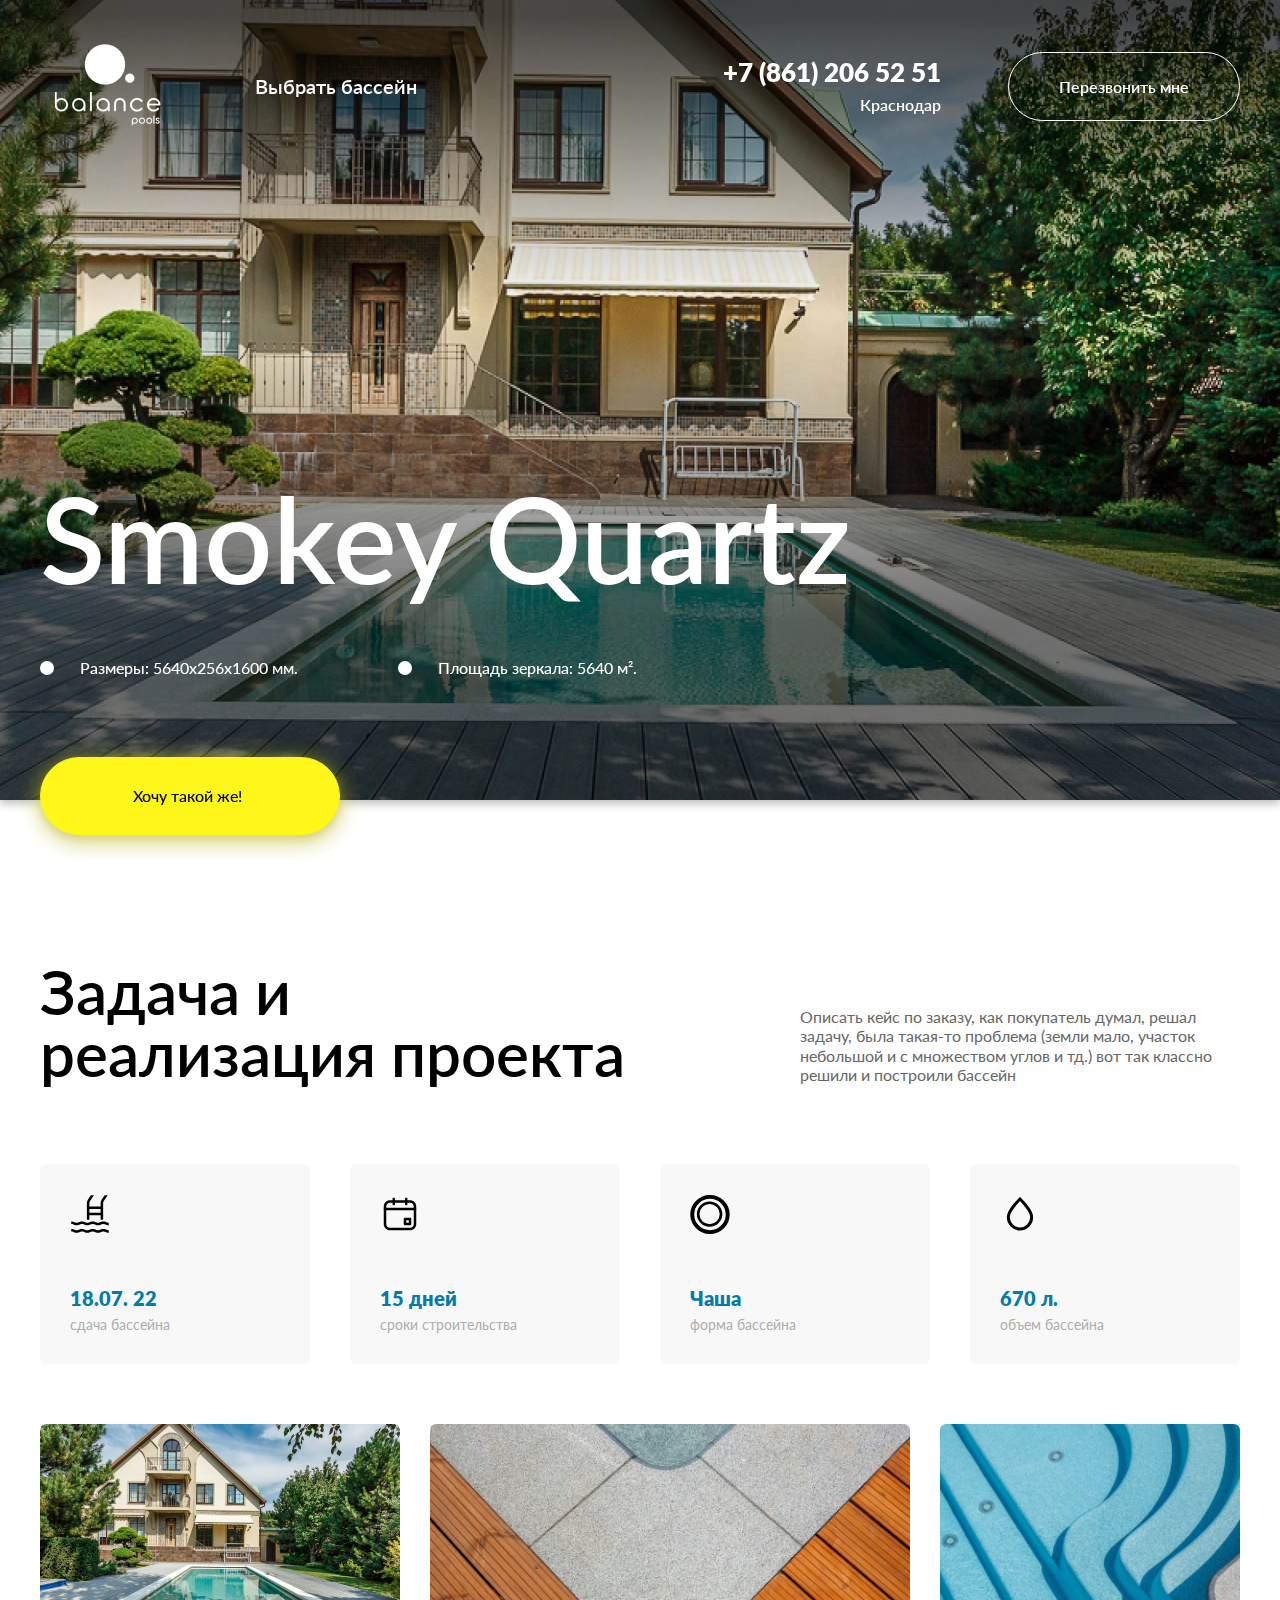
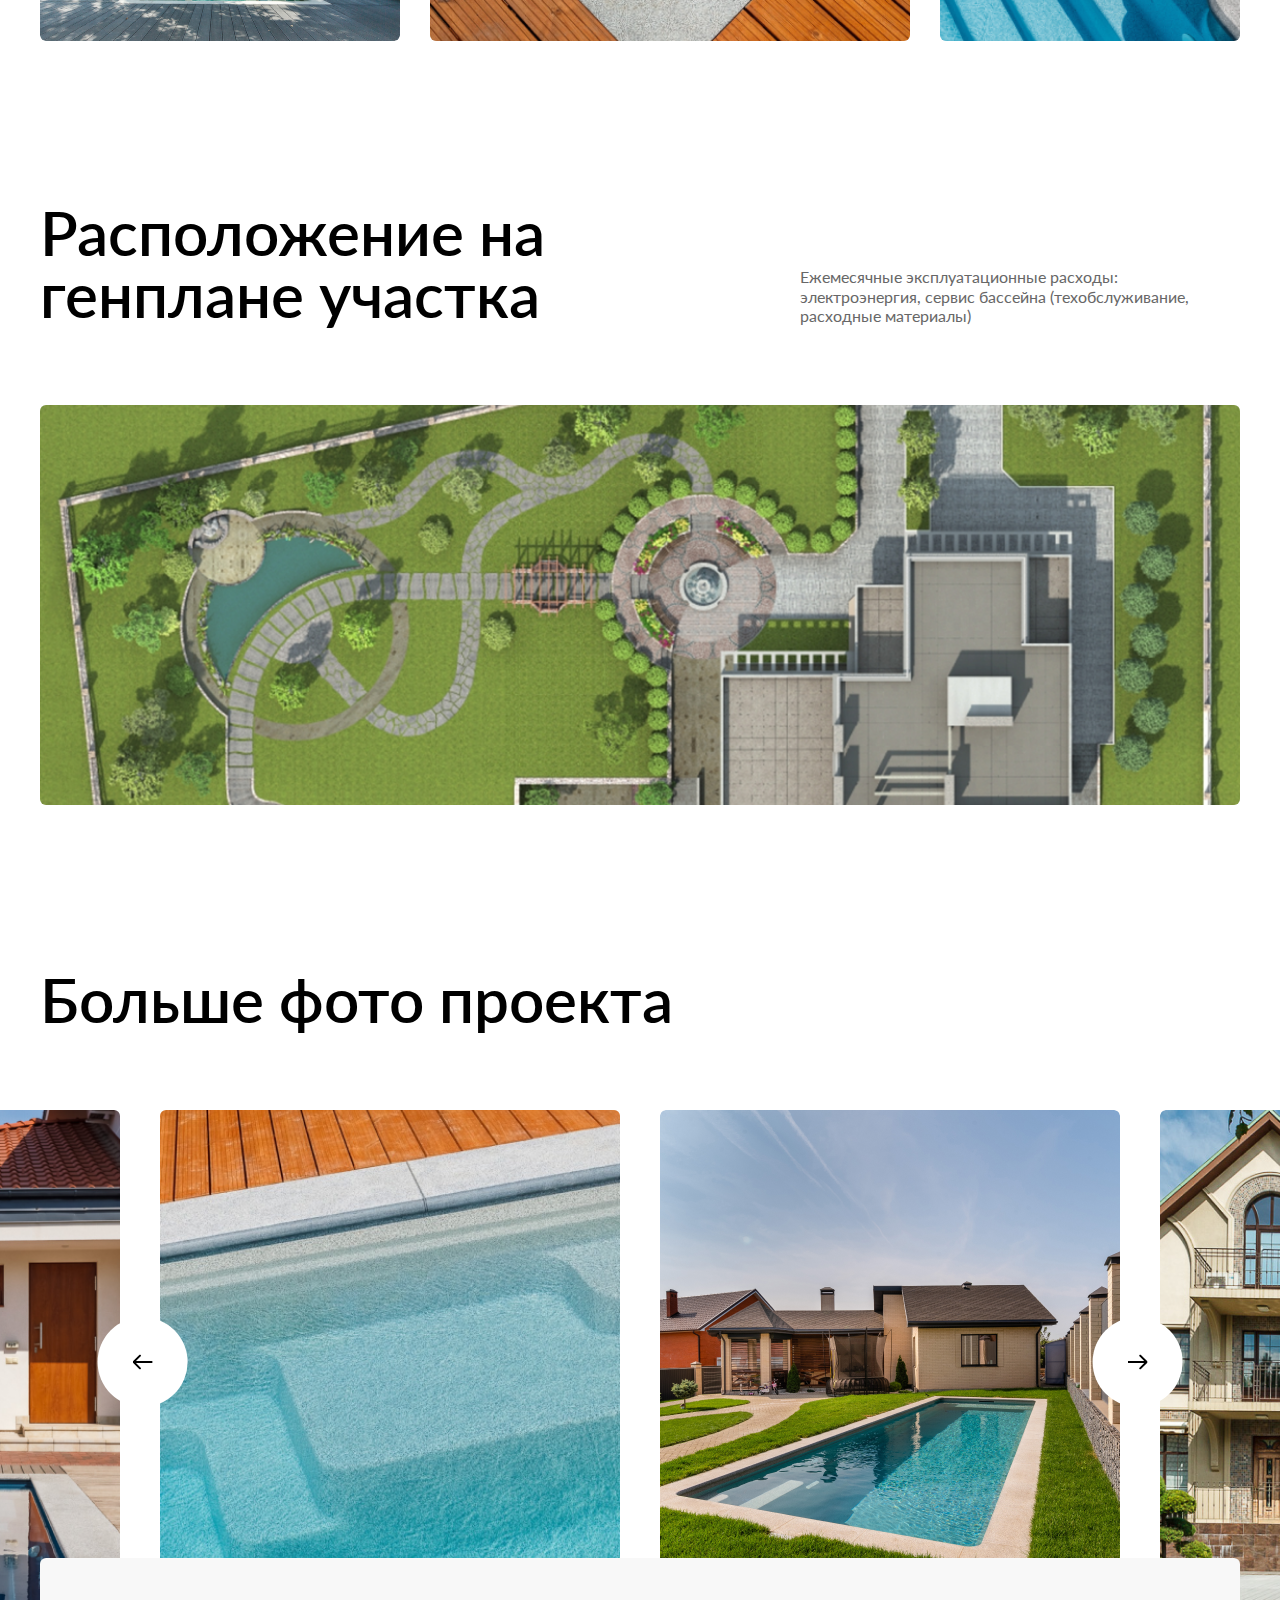
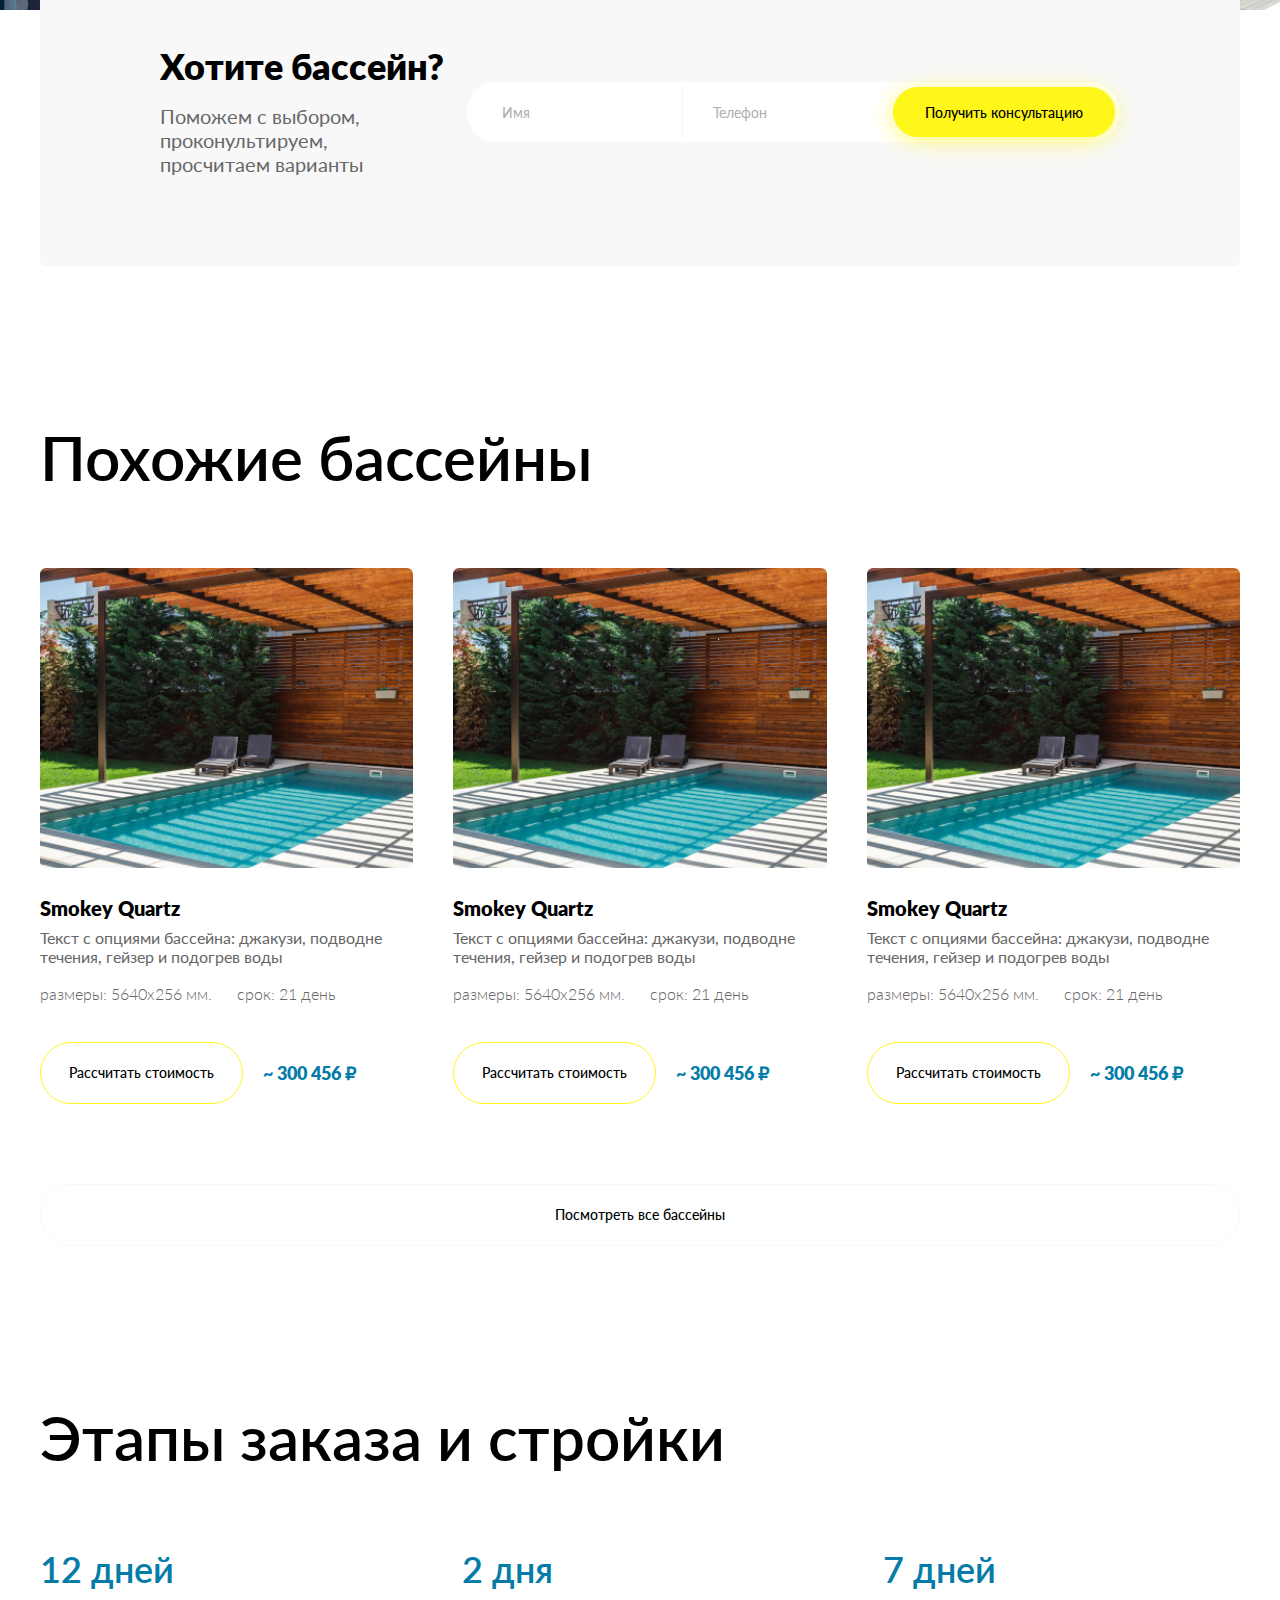
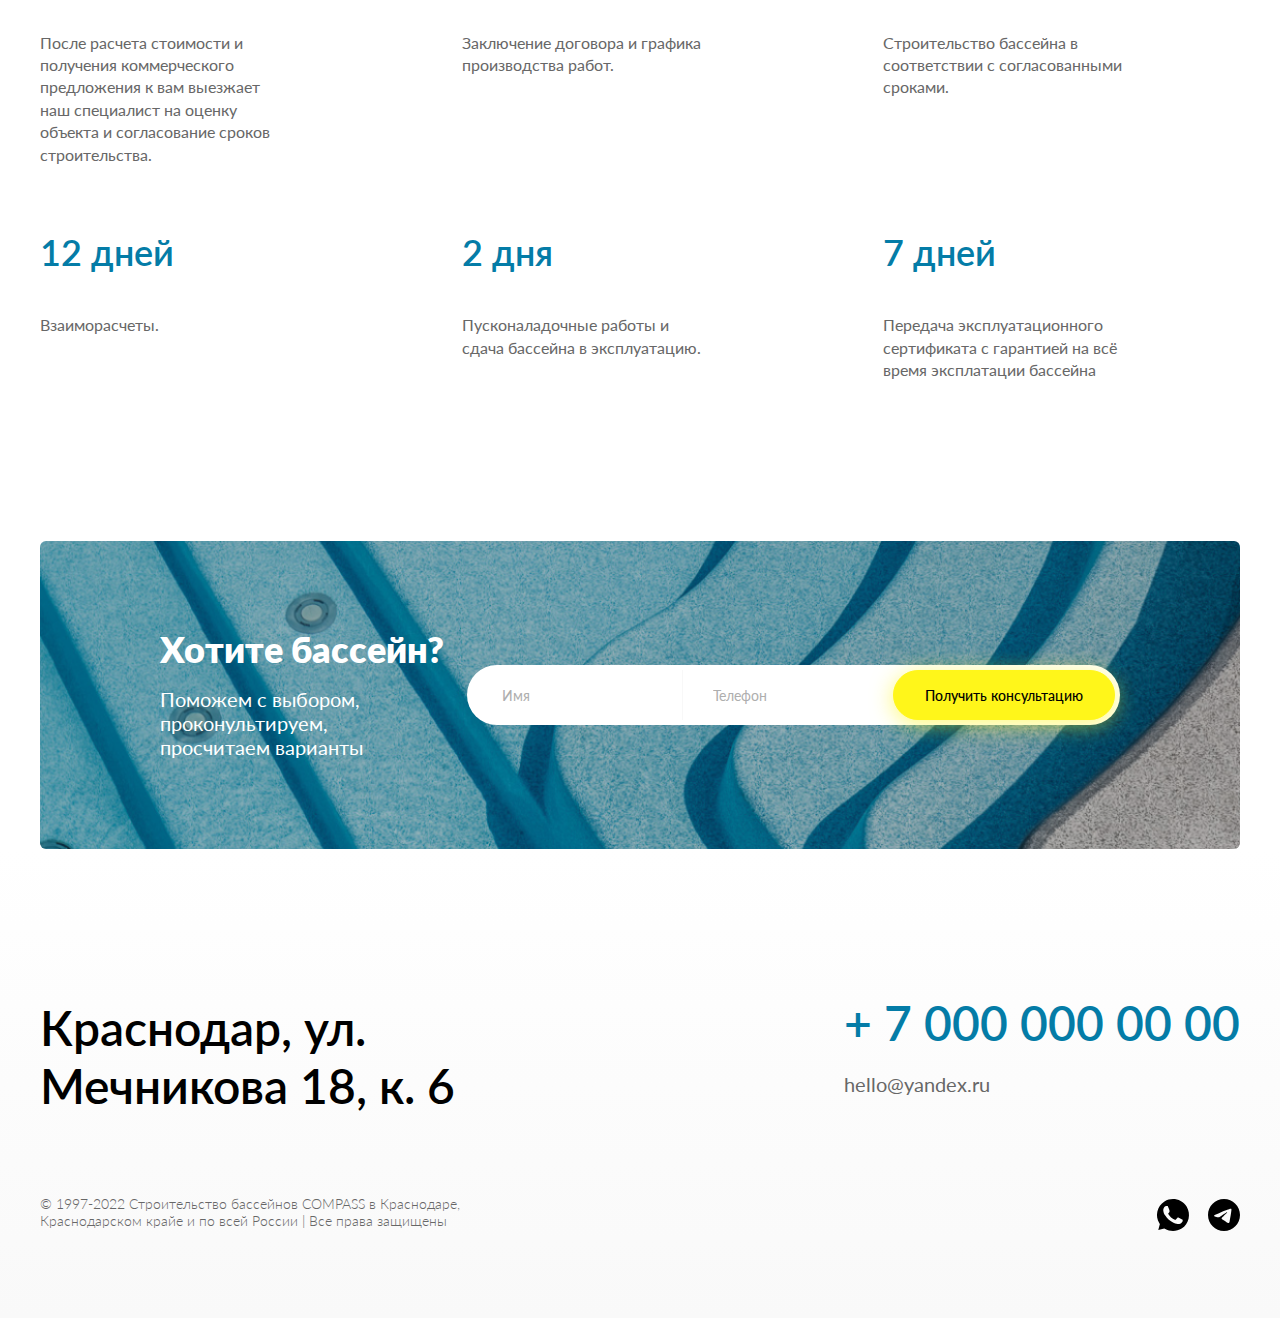
==== commit 972277eb: "popup" ====
--- a/product-page.html
+++ b/product-page.html
@@ -468,6 +468,26 @@
 
 
 </div>
+
+
+
+<div class="popup-wrapper">
+    <div class="popup-close"></div>
+    <div class="popup-form">
+        <h4 class="popup-title">
+            Оставьте ваши контактные данные и мы вам перезвоним
+        </h4>
+
+        <form action="">
+            <input type="text" placeholder="Ваше имя">
+            <input type="text" placeholder="Номер телефона">
+            <input type="submit" value="Перезвонить мне">
+        </form>
+
+        <p>Нажимая кнопку, вы даете согласие на обработку персональных данных</p>
+    </div>
+</div>
+
 
     <footer class="footer">
         <div class="container">
--- a/css/main.min.css
+++ b/css/main.min.css
@@ -1,2 +1,2 @@
-@font-face{font-family:Lato;font-weight:300;font-style:normal;src:url(../fonts/Lato-Light.woff) format("woff"),url(../fonts/Lato-Light.woff2) format("woff2")}@font-face{font-family:Lato;font-weight:400;font-style:normal;src:url(../fonts/Lato-Regular.woff) format("woff"),url(../fonts/Lato-Regular.woff2) format("woff2")}@font-face{font-family:Lato;font-weight:500;font-style:normal;src:url(../fonts/Lato-Medium.woff) format("woff"),url(../fonts/Lato-Medium.woff2) format("woff2")}@font-face{font-family:Lato;font-weight:600;font-style:normal;src:url(../fonts/Lato-SemiBold.woff) format("woff"),url(../fonts/Lato-SemiBold.woff2) format("woff2")}@font-face{font-family:Lato;font-weight:700;font-style:normal;src:url(../fonts/Lato-Bold.woff) format("woff"),url(../fonts/Lato-Bold.woff2) format("woff2")}@font-face{font-family:Lato;font-weight:700;font-style:normal;src:url(../fonts/Lato-ExtraBold.woff) format("woff"),url(../fonts/Lato-ExtraBold.woff2) format("woff2")}*,a,body,form,input,select,textarea{font-family:Lato;font-weight:600}*,::after,::before{box-sizing:border-box;outline:0!important}h1,h2,h3,h4,h5,h6,p{margin:0;padding:0}ol,ul{margin:0;padding:0;list-style:none}a{text-decoration:none}body,html{margin:0;padding:0;width:100%;overflow-x:hidden;min-width:320px;max-width:100%}button,input,select{-webkit-appearance:none;-moz-appearance:none;appearance:none;background:0 0;border:none;outline:0}.container{max-width:1230px;padding:0 15px;margin:0 auto}.site-container{display:flex;flex-direction:column;height:100%}.page-container{flex:1 0 auto}.footer{flex:0 0 auto}*{transition:.2s linear}.bg-slider-wrapper{display:flex;width:100%;height:100%}.bg-slider{position:absolute;width:100%;height:100%;z-index:1}.bg-slide{flex-shrink:0}.bg-slide img{width:100%;height:100%;-o-object-fit:cover;object-fit:cover}.btn-secondary{font-weight:600;font-size:16px;line-height:19px;color:#fff61a;display:inline-block;padding:24px 50px;border:1px solid #fff;border-radius:100px}.btn-secondary:hover{background:#fff;color:#000}.btn-primary--fill{font-weight:500;font-size:16px;line-height:100%;color:#000;display:inline-block;padding:30px 92px;border:1px solid #fff61a;background:#fff61a;box-shadow:0 4px 22px rgba(255,246,26,.6);border-radius:60px}.btn-primary--fill:hover{background:#faf118}.header{position:absolute;width:100%;left:0;top:0;z-index:99}.header__inner{display:flex;justify-content:space-between;align-items:center;color:#fff;padding:30px 0}.header__inner a{color:#fff}.header__inner div{display:flex;align-items:center}.header__inner div .phone-wrapper{flex-direction:column;align-items:flex-end;margin-right:67px}.header__inner div .phone-wrapper .phone{font-weight:700;font-size:26px;line-height:100%;margin-bottom:10px}.header__inner .logo+a{font-weight:600;font-size:20px;line-height:100%}.header__inner .logo{margin-right:77px}.product-page.main-screen{background-size:cover;background-position:center;background-repeat:no-repeat;position:relative;filter:drop-shadow(0 4px 4px rgba(0, 0, 0, .25))}.product-page.main-screen .main-screen__inner{position:relative;z-index:5;min-height:800px;display:flex;flex-direction:column;justify-content:flex-end}.product-page.main-screen .main-screen__inner h1{font-weight:600;font-size:120px;line-height:100%;color:#fff;margin-bottom:60px}.product-page.main-screen .main-screen__inner .info{margin-bottom:80px}.product-page.main-screen .main-screen__inner .info ul{display:flex}.product-page.main-screen .main-screen__inner .info li{font-weight:500;font-size:16px;line-height:19px;display:flex;align-items:center;color:#fff;padding-left:40px;position:relative}.product-page.main-screen .main-screen__inner .info li:not(:last-child){margin-right:100px}.product-page.main-screen .main-screen__inner .info li::after{content:"";position:absolute;width:14px;height:14px;background:#fff;border-radius:100%;left:0;top:50%;transform:translateY(-50%)}.product-page.main-screen .main-screen__inner .btn-primary--fill{max-width:300px;margin-bottom:-35px}.col-4{display:grid;grid-template-columns:repeat(4,1fr)}.col-3{display:grid;grid-template-columns:repeat(3,1fr)}.section{margin-top:160px}.title-wrapper{display:flex;justify-content:space-between;align-items:flex-end;margin-bottom:80px}.title-wrapper h2.title{font-weight:600;font-size:62px;line-height:100%;color:#000}.title-with-descr .title{max-width:600px}.title-with-descr .descr{max-width:440px;font-weight:400;font-size:16px;line-height:120%;color:#676767}.task__list{margin-bottom:60px;gap:40px}.task__list-item{background:#f8f8f8;border-radius:6px;padding:30px;min-height:200px;display:flex;flex-direction:column;justify-content:space-between}.task__list-item img{max-width:40px}.task__list-item .title{font-weight:700;font-size:20px;line-height:38px;color:#047ca7}.task__list-item .subtitle{font-weight:400;font-size:14px;line-height:120%;color:#aeaeae}.tasks__images{display:flex;justify-content:space-between}.tasks__images img{max-height:217px;height:auto;-o-object-fit:cover;object-fit:cover;border-radius:6px}.tasks__images img:first-child{width:30%}.tasks__images img:nth-child(2){width:40%}.tasks__images img:nth-child(3){width:25%}.img-banner{width:100%;height:auto;border-radius:6px}.img-banner img{width:100%;height:100%;-o-object-fit:cover;object-fit:cover;max-height:400px;border-radius:6px}.gallery{position:relative;z-index:5}.gallery-slider{width:80%;height:100%;margin:0 auto;position:relative}.gallery-slider-wrapper{display:flex;width:100%;height:100%;position:relative}.gallery-slider-slide{flex-shrink:0}.gallery-slider-slide img{width:100%;height:100%;max-height:500px;border-radius:6px;-o-object-fit:cover;object-fit:cover}.gallery-slider .nav-wrapper{position:absolute;display:flex;align-items:center;justify-content:space-between;width:113%;top:50%;left:50%;transform:translate(-50%,-50%)}.gallery-slider .nav-wrapper .next-slide,.gallery-slider .nav-wrapper .prev-slide{display:flex;align-items:center;justify-content:center;width:90px;height:90px;background:#fff;border-radius:100%;position:relative;z-index:90;cursor:pointer}.gallery+.contact-form{margin-top:-55px}.contact-form{position:relative;z-index:10}.contact-form__inner{background:center/cover no-repeat #f8f8f8;border-radius:6px;display:flex;align-items:center;justify-content:space-between;padding:90px 120px}.contact-form__inner .form-info{max-width:300px;width:100%}.contact-form__inner .form-info h3{font-weight:700;font-size:36px;line-height:100%;color:#000;margin-bottom:20px}.contact-form__inner .form-info p{font-weight:400;font-size:20px;line-height:120%;color:#676767;max-width:230px}.contact-form__inner .form-fields{display:flex;align-items:center;background:#fff;border-radius:30px;padding:5px}.contact-form__inner .form-fields input{height:50px}.contact-form__inner .form-fields input:first-child{border-right:1px solid #f8f8f8}.contact-form__inner .form-fields .input-white{font-weight:400;font-size:14px;line-height:100%;display:flex;align-items:center;color:#aeaeae;padding-left:30px}.contact-form__inner .form-fields .input-white::-moz-placeholder{font-weight:400;font-size:14px;line-height:100%;display:flex;align-items:center;color:#aeaeae}.contact-form__inner .form-fields .input-white:-ms-input-placeholder{font-weight:400;font-size:14px;line-height:100%;display:flex;align-items:center;color:#aeaeae}.contact-form__inner .form-fields .input-white::placeholder{font-weight:400;font-size:14px;line-height:100%;display:flex;align-items:center;color:#aeaeae}.contact-form__inner .form-fields .btn-primary--fill{padding:18px 31px;font-weight:500;font-size:14px;line-height:100%;cursor:pointer}.white-text h3,.white-text p{color:#fff!important}.products__inner .product__list{gap:40px}.products__inner .product__item-img{width:100%;max-height:300px;margin-bottom:30px}.products__inner .product__item-img img{width:100%;max-height:300px;height:auto;-o-object-fit:cover;object-fit:cover;border-radius:6px}.products__inner .product__item-name{font-weight:700;font-size:20px;line-height:100%;color:#000;margin-bottom:10px}.products__inner .product__item-options{font-weight:400;font-size:16px;line-height:120%;color:#676767;margin-bottom:20px}.products__inner .product__item-info{display:flex;flex-wrap:wrap;font-weight:300;font-size:16px;line-height:100%;color:#676767;margin-bottom:40px}.products__inner .product__item-info span{margin-right:25px;font-weight:300}.products__inner .product__item-nav{display:flex;align-items:center}.products__inner .product__item-btn{font-weight:500;font-size:14px;line-height:100%;color:#000;padding:23px 28px;border:1px solid #fff61a;border-radius:60px;margin-right:20px}.products__inner .product__item-btn:hover{background:#fff61a;box-shadow:0 4px 22px rgba(255,246,26,.6)}.products__inner .product__item-price{font-weight:700;font-size:18px;line-height:100%;color:#047ca7}.products__inner .view-all{display:block;width:100%;padding:23px 0;text-align:center;font-weight:500;font-size:14px;line-height:100%;border:1px solid #f8f8f8;border-radius:38px;margin-top:80px;color:#000}.products__inner .view-all:hover{border-color:#047ca7}.steps__list{gap:65px}.steps__list-item .number{font-weight:600;font-size:36px;line-height:120%;color:#047ca7;margin-bottom:40px}.steps__list-item .text{font-weight:400;font-size:16px;line-height:140%;color:#676767;max-width:240px}.footer{background:linear-gradient(180deg,#fff 0,#f9f9f9 100%);padding-top:150px;padding-bottom:80px}.footer__inner .footer__row{display:flex;justify-content:space-between}.footer__inner .footer__row .social{display:flex;align-items:center}.footer__inner .footer__row .social a:not(:last-child){margin-right:15px}.footer__inner .footer__row:last-child{margin-top:80px}.footer__inner .footer__row .address{font-weight:600;font-size:48px;line-height:120%;color:#000;max-width:440px}.footer__inner .footer__row .contact{display:flex;flex-direction:column}.footer__inner .footer__row .phone{font-weight:600;font-size:48px;line-height:100%;color:#047ca7;margin-bottom:25px}.footer__inner .footer__row .email{font-weight:400;font-size:20px;line-height:120%;color:#676767}.footer__inner .footer__row .copyright{font-weight:300;font-size:14px;line-height:17px;color:#676767;max-width:460px}.home-page.main-screen{position:relative;background-size:cover;background-repeat:no-repeat;background-position:center}.home-page.main-screen .video-bg{position:absolute;width:100%;height:100%;top:0;left:0;overflow:hidden;z-index:4}.home-page.main-screen .video-bg::after{position:absolute;width:100%;height:100%;top:0;left:0;content:"";background:rgba(0,0,0,.5)}.home-page.main-screen .video-bg video{width:100%;height:100%;-o-object-fit:cover;object-fit:cover}.home-page.main-screen .main-screen__inner{height:100vh;min-height:800px;position:relative;z-index:5;display:flex;flex-direction:column;justify-content:flex-end;padding-bottom:80px}.home-page.main-screen .main-screen__inner h1{font-weight:600;font-size:160px;line-height:100%;display:flex;align-items:center;color:#fff;margin-bottom:60px}.home-page.main-screen .main-screen__inner .descr{font-style:normal;font-weight:500;font-size:26px;line-height:120%;color:#fff}.home-page.main-screen .main-screen__inner .row{display:flex;margin-top:40px;align-items:baseline}.home-page.main-screen .main-screen__inner .row a{margin-right:60px;max-width:300px;padding:32px 60px}.home-page.main-screen .main-screen__inner .row p{color:#fff}.home-page.main-screen .main-screen__inner ul{display:flex;margin-top:100px}.home-page.main-screen .main-screen__inner li{font-weight:500;font-size:16px;line-height:19px;display:flex;align-items:center;color:#fff;padding-left:40px;position:relative}.home-page.main-screen .main-screen__inner li:not(:last-child){margin-right:100px}.home-page.main-screen .main-screen__inner li::after{content:"";position:absolute;width:14px;height:14px;background:#fff;border-radius:100%;left:0;top:50%;transform:translateY(-50%)}.filter{display:flex;align-items:center;margin-bottom:40px;align-items:center;flex-wrap:wrap}.filter label{margin-right:85px;display:flex;align-items:center;margin-bottom:20px;cursor:pointer}.filter label:hover .radio-icon{border-color:#047ca7}.filter label:hover .radio-icon img{opacity:1}.filter label span{font-weight:400;font-size:16px;line-height:100%;color:#414141;position:relative}.filter label .radio-icon{width:24px;height:24px;border:1px solid #f8f8f8;box-sizing:border-box;border-radius:4px;background:#fff;display:flex;align-items:center;justify-content:center;margin-right:20px}.filter label .radio-icon img{opacity:0}.filter label input:checked+.radio-icon{border-color:#047ca7}.filter label input:checked+.radio-icon img{opacity:1}.home-steps .steps__list-item .text{max-width:200px}.quiz{margin-top:60px}.quiz .underline{border-bottom:2px solid #f8f8f8;padding-bottom:40px}.quiz__inner{border-radius:5px;border:2px solid #f8f8f8;padding:60px 100px}.quiz__inner .col:first-child{max-width:260px;margin-right:30px}.quiz__inner .col:last-child .item{margin-bottom:0}.quiz__inner .input{background:#f8f8f8;color:#aeaeae;font-weight:400;font-size:14px;line-height:100%;padding:20px;border-radius:50px;width:100%}.quiz__inner .field-wrap{background:#f8f8f8;display:flex;align-items:center;flex:1;font-weight:400;font-size:14px;line-height:100%;color:#676767;padding-right:20px;border-radius:50px}.quiz__inner .field-wrap:not(:last-child){margin-right:15px}.quiz__inner .row{display:flex;justify-content:space-between}.quiz__inner .row.bottom{margin-top:60px;display:flex}.quiz__inner .row.bottom .item{display:flex;align-items:center;justify-content:space-between;width:100%}.quiz__inner .row.bottom .item-title{margin-bottom:0}.quiz__inner .row.bottom .item .field-wrap{padding:5px;max-width:750px;margin-left:30px}.quiz__inner .row.bottom .item .field-wrap .btn-primary--fill{padding:18px 30px;cursor:pointer}.quiz__inner .row.bottom .item .field-wrap input:not([type=submit]){max-width:250px}.quiz__inner .row.bottom .item .field-wrap input:not([type=submit]):first-child{border-right:1px solid #fff;border-top-right-radius:0;border-bottom-right-radius:0}.quiz__inner .item{align-items:center}.quiz__inner .item:first-child{margin-bottom:40px}.quiz__inner .item-title{font-weight:400;font-size:14px;line-height:100%;color:#000;display:block;margin-bottom:20px}.quiz__inner .checkbox-wrapper{display:flex;align-items:center}.quiz__inner .checkbox-wrapper label{flex:1;cursor:pointer}.quiz__inner .checkbox-wrapper label input{display:none}.quiz__inner .checkbox-wrapper label:not(:last-child){margin-right:40px}.quiz__inner .checkbox-wrapper label img{width:100%;height:auto;-o-object-fit:cover;object-fit:cover;border:2px solid transparent;border-radius:6px}.quiz__inner .checkbox-wrapper label .img::after{position:absolute;content:"";background:url(../img/quiz-checked.svg) center/cover no-repeat;width:27px;height:27px;top:20px;left:20px;opacity:0}.quiz__inner .checkbox-wrapper label input:checked+.img{position:relative}.quiz__inner .checkbox-wrapper label input:checked+.img img{border:2px solid #fff61a}.quiz__inner .checkbox-wrapper label input:checked+.img::after{opacity:1}.full-page-banner{width:100%;height:100%;max-height:750px}.full-page-banner img{max-height:750px;width:100%;height:100%;-o-object-fit:cover;object-fit:cover}.small-title{font-weight:500;font-size:20px;line-height:100%;color:#047ca7;margin-bottom:80px}.about .title-wrapper{align-items:flex-start}.about .title-wrapper .title{max-width:680px;line-height:120%}.about .title-wrapper .descr-items{max-width:270px}.about .title-wrapper .descr-items .descr-item{margin-bottom:60px}.about .title-wrapper .descr-items .descr-item svg{margin-bottom:20px}.about__images{display:flex;align-items:center;justify-content:space-between}.about__images img{border-radius:6px;max-height:300px}.about__images img:first-child{width:25%}.about__images img:nth-child(2){width:30%}.about__images img:nth-child(3){width:40%}.gallery .section-descr{font-weight:400;font-size:20px;line-height:120%;color:#676767;margin-bottom:60px;max-width:400px}.gallery .with-hover{position:relative}.gallery .with-hover:hover .hover-content-wrapper{opacity:1;visibility:visible}.gallery .with-hover .hover-content-wrapper{position:absolute;width:100%;height:100%;top:0;left:0;display:flex;flex-direction:column;align-items:center;justify-content:flex-end;padding-bottom:50px;background:linear-gradient(180deg,rgba(0,0,0,0) 36.2%,rgba(0,0,0,.9) 100%);border-radius:6px;visibility:hidden;opacity:0}.gallery .with-hover .partner-name{font-weight:700;font-size:20px;line-height:100%;color:#fff;margin-bottom:10px;display:block}.gallery .with-hover .partner-position{font-weight:400;font-size:12px;line-height:120%;color:#fff;margin-bottom:20px}.gallery .with-hover .row{display:flex;align-items:center}.gallery .with-hover .row .btn{font-weight:500;font-size:14px;line-height:100%;color:#fff;padding:12px 22px;border:1px solid #fff61a;border-radius:38px}.gallery .with-hover .row .btn:hover{background:#fff61a;color:#000}.gallery .with-hover .partner-city{font-weight:400;font-size:14px;line-height:100%;color:#fff;position:relative;display:flex;align-items:center;margin-left:30px}.gallery .with-hover .partner-city::before{content:"";display:block;width:12px;height:12px;border-radius:12px;background:#fff61a;margin-right:20px}@media (max-width:991px){.home-page.main-screen .main-screen__inner h1{font-size:120px;margin-bottom:40px}.home-page.main-screen .main-screen__inner .row a{padding:20px 40px}.home-page.main-screen .main-screen__inner li{margin-right:50px!important}.quiz__inner .row{flex-direction:column}.quiz__inner .row .col{max-width:100%;width:100%}.row.underline .col:last-child{margin-top:40px}.row.bottom .item{display:flex;flex-direction:column;align-items:flex-start!important}.quiz__inner .row.bottom .item .field-wrap{margin-left:0;max-width:100%;width:100%;margin-top:25px}.item .row{flex-direction:row}}@media (max-width:768px){.gallery .with-hover .hover-content-wrapper{opacity:1;visibility:visible}.quiz__inner{padding:30px}.quiz__inner .row.bottom .item .field-wrap{flex-direction:column;border-radius:5px;padding-top:20px;padding-bottom:20px}.quiz__inner .row.bottom .item .field-wrap input:not([type=submit]){width:100%;max-width:100%}.quiz__inner .checkbox-wrapper label:not(:last-child){margin-right:10px}.home-page.main-screen .main-screen__inner h1{font-size:90px}.home-page.main-screen .main-screen__inner ul{flex-direction:column;margin-top:50px}.home-page.main-screen .main-screen__inner li{margin-bottom:20px}.home-page.main-screen .main-screen__inner{height:800px;min-height:0;padding-bottom:40px}.home-page.main-screen .main-screen__inner .row{flex-direction:column}.home-page.main-screen .main-screen__inner .row a{margin-bottom:25px;margin-right:0}.home-page.main-screen .main-screen__inner .descr{font-size:18px}.about__images img:nth-child(1),.about__images img:nth-child(3){display:none}.about__images img:nth-child(2){width:100%;height:auto;max-height:100%}}.gallery-slider .nav-wrapper .next-slide:hover,.gallery-slider .nav-wrapper .prev-slide:hover{filter:drop-shadow(0 4px 22px rgba(255, 246, 26, .6));background:#fff61a}.popup-wrapper{position:fixed;width:100%;height:100%;top:0;left:0;background:rgba(0,0,0,.4);display:flex;justify-content:center;padding-left:10px;padding-right:10px;z-index:99;opacity:0;visibility:hidden}.popup-wrapper .popup-close{position:absolute;width:100%;height:100%;left:0;top:0;z-index:40}.popup-wrapper .popup-form{max-width:560px;height:auto;background:#fff;border-radius:5px;padding:60px 80px;display:block;max-height:512px;margin-top:100px;z-index:50}.popup-wrapper .popup-title{font-weight:600;font-size:26px;line-height:120%;color:#000;margin-bottom:40px;text-align:center}.popup-wrapper form{display:flex;flex-direction:column}.popup-wrapper form input:not([type=submit]){width:100%;margin-bottom:20px;background:#f8f8f8;border-radius:30px;padding:23px 40px;font-weight:400;font-size:14px;line-height:100%;color:#aeaeae}.popup-wrapper form input[type=submit]{background:#fff61a;box-shadow:0 4px 22px rgba(255,246,26,.6);border-radius:60px;width:100%;font-weight:500;font-size:14px;color:#000;padding:23px 0;cursor:pointer;margin-top:10px}.popup-wrapper form input[type=submit]:hover{background:#faf118}.popup-wrapper p{font-weight:300;font-size:14px;line-height:140%;color:#000;text-align:center;margin-top:20px}.open{opacity:1;visibility:visible}@media (max-width:991px){.title-wrapper h2.title{font-size:48px}.choice{display:none!important}.header__inner div .phone-wrapper{display:none}.btn-secondary{padding:15px 30px;font-size:14px}.header__inner{padding:15px 0}.product-page.main-screen .main-screen__inner{min-height:600px}.product-page.main-screen .main-screen__inner h1{font-size:90px;margin-bottom:30px}.product-page.main-screen .main-screen__inner .info li:not(:last-child){margin-right:50px}.product-page.main-screen .main-screen__inner .info{margin-bottom:40px}.title-with-descr{flex-direction:column;align-items:flex-start}.title-with-descr .title{max-width:100%;margin-bottom:30px}.title-with-descr .descr{max-width:650px}.title-wrapper{margin-bottom:40px}.task__list{gap:10px;margin-bottom:40px}.section{margin-top:100px}.contact-form__inner{flex-direction:column;align-items:flex-start;padding:40px 60px}.contact-form__inner .form-info{margin-bottom:25px;max-width:100%}.contact-form__inner .form-info h3{font-size:30px}.contact-form__inner .form-info p{max-width:100%}.contact-form__inner form,.contact-form__inner form .form-fields{width:100%}.contact-form__inner form .form-fields input{flex:1}.products__inner .product__list{gap:10px}.products__inner .product__item-nav{flex-direction:column-reverse;align-items:flex-start}.products__inner .product__item-nav .product__item-price{margin-bottom:15px}.products__inner .product__item-btn{padding:15px 20px}.products__inner .product__item-info{margin-bottom:25px}.products__inner .view-all{margin-top:40px}.steps__list{gap:25px}.footer__row{flex-direction:column}.footer__inner .footer__row:last-child,.footer__row .phone{margin-top:25px}.footer__inner .footer__row:last-child .copyright{margin-bottom:25px}.footer__inner .footer__row .address{font-size:32px;max-width:100%}.footer__inner .footer__row .phone{font-size:32px}}@media (max-width:768px){.product-page.main-screen .main-screen__inner h1{font-size:50px}.product-page.main-screen .main-screen__inner{min-height:100vh}.product-page.main-screen{margin-bottom:100px}.header .logo{margin-right:0}.header .logo img{max-width:90px}.product-page.main-screen .main-screen__inner .info ul{flex-direction:column}.product-page.main-screen .main-screen__inner .info ul li{margin-right:0!important;margin-bottom:15px}.btn-primary--fill{padding:20px;text-align:center}.title-wrapper h2.title{font-size:32px}.title-with-descr .descr{font-size:14px}.col-3,.col-4{grid-template-columns:repeat(2,1fr)}.tasks__images{flex-direction:column}.tasks__images img{width:100%!important;margin-bottom:15px}.section{margin-top:50px}.contact-form__inner .form-info h3{font-size:24px}.contact-form__inner .form-info p{font-size:14px}.contact-form__inner{padding:20px}.contact-form__inner .form-fields{flex-direction:column;align-items:flex-start;border-radius:5px;padding:35px 25px 15px}.contact-form__inner .form-fields .input-white{padding-left:10px;margin-bottom:40px;border-right:0!important;padding-bottom:10px;border-bottom:1px solid #f8f8f8}.contact-form__inner .form-fields input{width:100%}.gallery+.contact-form{margin-top:50px}.gallery-slider .nav-wrapper .next-slide,.gallery-slider .nav-wrapper .prev-slide{width:50px;height:50px;box-shadow:-1px 5px 8px 0 rgba(34,60,80,.1)}.products__inner .product__list{gap:35px}.steps__list-item .number{font-size:28px;margin-bottom:10px;margin-top:20px}.footer{padding-top:50px;padding-bottom:50px}}@media (max-width:480px){.col-3,.col-4{grid-template-columns:repeat(1,1fr)}}
+@font-face{font-family:Lato;font-weight:300;font-style:normal;src:url(../fonts/Lato-Light.woff) format("woff"),url(../fonts/Lato-Light.woff2) format("woff2")}@font-face{font-family:Lato;font-weight:400;font-style:normal;src:url(../fonts/Lato-Regular.woff) format("woff"),url(../fonts/Lato-Regular.woff2) format("woff2")}@font-face{font-family:Lato;font-weight:500;font-style:normal;src:url(../fonts/Lato-Medium.woff) format("woff"),url(../fonts/Lato-Medium.woff2) format("woff2")}@font-face{font-family:Lato;font-weight:600;font-style:normal;src:url(../fonts/Lato-SemiBold.woff) format("woff"),url(../fonts/Lato-SemiBold.woff2) format("woff2")}@font-face{font-family:Lato;font-weight:700;font-style:normal;src:url(../fonts/Lato-Bold.woff) format("woff"),url(../fonts/Lato-Bold.woff2) format("woff2")}@font-face{font-family:Lato;font-weight:700;font-style:normal;src:url(../fonts/Lato-ExtraBold.woff) format("woff"),url(../fonts/Lato-ExtraBold.woff2) format("woff2")}*,a,body,form,input,select,textarea{font-family:Lato;font-weight:600}*,::after,::before{box-sizing:border-box;outline:0!important}h1,h2,h3,h4,h5,h6,p{margin:0;padding:0}ol,ul{margin:0;padding:0;list-style:none}a{text-decoration:none}body,html{margin:0;padding:0;width:100%;overflow-x:hidden;min-width:320px;max-width:100%}button,input,select{-webkit-appearance:none;-moz-appearance:none;appearance:none;background:0 0;border:none;outline:0}.container{max-width:1230px;padding:0 15px;margin:0 auto}.site-container{display:flex;flex-direction:column;height:100%}.page-container{flex:1 0 auto}.footer{flex:0 0 auto}*{transition:.2s linear}.bg-slider-wrapper{display:flex;width:100%;height:100%}.bg-slider{position:absolute;width:100%;height:100%;z-index:1}.bg-slide{flex-shrink:0}.bg-slide img{width:100%;height:100%;-o-object-fit:cover;object-fit:cover}.btn-secondary{font-weight:600;font-size:16px;line-height:19px;color:#fff61a;display:inline-block;padding:24px 50px;border:1px solid #fff;border-radius:100px}.btn-secondary:hover{background:#fff;color:#000}.btn-primary--fill{font-weight:500;font-size:16px;line-height:100%;color:#000;display:inline-block;padding:30px 92px;border:1px solid #fff61a;background:#fff61a;box-shadow:0 4px 22px rgba(255,246,26,.6);border-radius:60px}.btn-primary--fill:hover{background:#faf118}.header{position:absolute;width:100%;left:0;top:0;z-index:99}.header__inner{display:flex;justify-content:space-between;align-items:center;color:#fff;padding:30px 0}.header__inner a{color:#fff}.header__inner div{display:flex;align-items:center}.header__inner div .phone-wrapper{flex-direction:column;align-items:flex-end;margin-right:67px}.header__inner div .phone-wrapper .phone{font-weight:700;font-size:26px;line-height:100%;margin-bottom:10px}.header__inner .logo+a{font-weight:600;font-size:20px;line-height:100%}.header__inner .logo{margin-right:77px}.product-page.main-screen{background-size:cover;background-position:center;background-repeat:no-repeat;position:relative;filter:drop-shadow(0 4px 4px rgba(0, 0, 0, .25))}.product-page.main-screen .main-screen__inner{position:relative;z-index:5;min-height:800px;display:flex;flex-direction:column;justify-content:flex-end}.product-page.main-screen .main-screen__inner h1{font-weight:600;font-size:120px;line-height:100%;color:#fff;margin-bottom:60px}.product-page.main-screen .main-screen__inner .info{margin-bottom:80px}.product-page.main-screen .main-screen__inner .info ul{display:flex}.product-page.main-screen .main-screen__inner .info li{font-weight:500;font-size:16px;line-height:19px;display:flex;align-items:center;color:#fff;padding-left:40px;position:relative}.product-page.main-screen .main-screen__inner .info li:not(:last-child){margin-right:100px}.product-page.main-screen .main-screen__inner .info li::after{content:"";position:absolute;width:14px;height:14px;background:#fff;border-radius:100%;left:0;top:50%;transform:translateY(-50%)}.product-page.main-screen .main-screen__inner .btn-primary--fill{max-width:300px;margin-bottom:-35px}.col-4{display:grid;grid-template-columns:repeat(4,1fr)}.col-3{display:grid;grid-template-columns:repeat(3,1fr)}.section{margin-top:160px}.title-wrapper{display:flex;justify-content:space-between;align-items:flex-end;margin-bottom:80px}.title-wrapper h2.title{font-weight:600;font-size:62px;line-height:100%;color:#000}.title-with-descr .title{max-width:600px}.title-with-descr .descr{max-width:440px;font-weight:400;font-size:16px;line-height:120%;color:#676767}.task__list{margin-bottom:60px;gap:40px}.task__list-item{background:#f8f8f8;border-radius:6px;padding:30px;min-height:200px;display:flex;flex-direction:column;justify-content:space-between}.task__list-item img{max-width:40px}.task__list-item .title{font-weight:700;font-size:20px;line-height:38px;color:#047ca7}.task__list-item .subtitle{font-weight:400;font-size:14px;line-height:120%;color:#aeaeae}.tasks__images{display:flex;justify-content:space-between}.tasks__images img{max-height:217px;height:auto;-o-object-fit:cover;object-fit:cover;border-radius:6px}.tasks__images img:first-child{width:30%}.tasks__images img:nth-child(2){width:40%}.tasks__images img:nth-child(3){width:25%}.img-banner{width:100%;height:auto;border-radius:6px}.img-banner img{width:100%;height:100%;-o-object-fit:cover;object-fit:cover;max-height:400px;border-radius:6px}.gallery{position:relative;z-index:5}.gallery-slider{width:80%;height:100%;margin:0 auto;position:relative}.gallery-slider-wrapper{display:flex;width:100%;height:100%;position:relative}.gallery-slider-slide{flex-shrink:0}.gallery-slider-slide img{width:100%;height:100%;max-height:500px;border-radius:6px;-o-object-fit:cover;object-fit:cover}.gallery-slider .nav-wrapper{position:absolute;display:flex;align-items:center;justify-content:space-between;width:113%;top:50%;left:50%;transform:translate(-50%,-50%)}.gallery-slider .nav-wrapper .next-slide,.gallery-slider .nav-wrapper .prev-slide{display:flex;align-items:center;justify-content:center;width:90px;height:90px;background:#fff;border-radius:100%;position:relative;z-index:90;cursor:pointer}.gallery+.contact-form{margin-top:-55px}.contact-form{position:relative;z-index:10}.contact-form__inner{background:center/cover no-repeat #f8f8f8;border-radius:6px;display:flex;align-items:center;justify-content:space-between;padding:90px 120px}.contact-form__inner .form-info{max-width:300px;width:100%}.contact-form__inner .form-info h3{font-weight:700;font-size:36px;line-height:100%;color:#000;margin-bottom:20px}.contact-form__inner .form-info p{font-weight:400;font-size:20px;line-height:120%;color:#676767;max-width:230px}.contact-form__inner .form-fields{display:flex;align-items:center;background:#fff;border-radius:30px;padding:5px}.contact-form__inner .form-fields input{height:50px}.contact-form__inner .form-fields input:first-child{border-right:1px solid #f8f8f8}.contact-form__inner .form-fields .input-white{font-weight:400;font-size:14px;line-height:100%;display:flex;align-items:center;color:#aeaeae;padding-left:30px}.contact-form__inner .form-fields .input-white::-moz-placeholder{font-weight:400;font-size:14px;line-height:100%;display:flex;align-items:center;color:#aeaeae}.contact-form__inner .form-fields .input-white:-ms-input-placeholder{font-weight:400;font-size:14px;line-height:100%;display:flex;align-items:center;color:#aeaeae}.contact-form__inner .form-fields .input-white::placeholder{font-weight:400;font-size:14px;line-height:100%;display:flex;align-items:center;color:#aeaeae}.contact-form__inner .form-fields .btn-primary--fill{padding:18px 31px;font-weight:500;font-size:14px;line-height:100%;cursor:pointer}.white-text h3,.white-text p{color:#fff!important}.products__inner .product__list{gap:40px}.products__inner .product__item-img{width:100%;max-height:300px;margin-bottom:30px}.products__inner .product__item-img img{width:100%;max-height:300px;height:auto;-o-object-fit:cover;object-fit:cover;border-radius:6px}.products__inner .product__item-name{font-weight:700;font-size:20px;line-height:100%;color:#000;margin-bottom:10px}.products__inner .product__item-options{font-weight:400;font-size:16px;line-height:120%;color:#676767;margin-bottom:20px}.products__inner .product__item-info{display:flex;flex-wrap:wrap;font-weight:300;font-size:16px;line-height:100%;color:#676767;margin-bottom:40px}.products__inner .product__item-info span{margin-right:25px;font-weight:300}.products__inner .product__item-nav{display:flex;align-items:center}.products__inner .product__item-btn{font-weight:500;font-size:14px;line-height:100%;color:#000;padding:23px 28px;border:1px solid #fff61a;border-radius:60px;margin-right:20px}.products__inner .product__item-btn:hover{background:#fff61a;box-shadow:0 4px 22px rgba(255,246,26,.6)}.products__inner .product__item-price{font-weight:700;font-size:18px;line-height:100%;color:#047ca7}.products__inner .view-all{display:block;width:100%;padding:23px 0;text-align:center;font-weight:500;font-size:14px;line-height:100%;border:1px solid #f8f8f8;border-radius:38px;margin-top:80px;color:#000}.products__inner .view-all:hover{border-color:#047ca7}.steps__list{gap:65px}.steps__list-item .number{font-weight:600;font-size:36px;line-height:120%;color:#047ca7;margin-bottom:40px}.steps__list-item .text{font-weight:400;font-size:16px;line-height:140%;color:#676767;max-width:240px}.footer{background:linear-gradient(180deg,#fff 0,#f9f9f9 100%);padding-top:150px;padding-bottom:80px}.footer__inner .footer__row{display:flex;justify-content:space-between}.footer__inner .footer__row .social{display:flex;align-items:center}.footer__inner .footer__row .social a:not(:last-child){margin-right:15px}.footer__inner .footer__row:last-child{margin-top:80px}.footer__inner .footer__row .address{font-weight:600;font-size:48px;line-height:120%;color:#000;max-width:440px}.footer__inner .footer__row .contact{display:flex;flex-direction:column}.footer__inner .footer__row .phone{font-weight:600;font-size:48px;line-height:100%;color:#047ca7;margin-bottom:25px}.footer__inner .footer__row .email{font-weight:400;font-size:20px;line-height:120%;color:#676767}.footer__inner .footer__row .copyright{font-weight:300;font-size:14px;line-height:17px;color:#676767;max-width:460px}.home-page.main-screen{position:relative;background-size:cover;background-repeat:no-repeat;background-position:center}.home-page.main-screen .video-bg{position:absolute;width:100%;height:100%;top:0;left:0;overflow:hidden;z-index:4}.home-page.main-screen .video-bg::after{position:absolute;width:100%;height:100%;top:0;left:0;content:"";background:rgba(0,0,0,.5)}.home-page.main-screen .video-bg video{width:100%;height:100%;-o-object-fit:cover;object-fit:cover}.home-page.main-screen .main-screen__inner{height:100vh;min-height:800px;position:relative;z-index:5;display:flex;flex-direction:column;justify-content:flex-end;padding-bottom:80px}.home-page.main-screen .main-screen__inner h1{font-weight:600;font-size:160px;line-height:100%;display:flex;align-items:center;color:#fff;margin-bottom:60px}.home-page.main-screen .main-screen__inner .descr{font-style:normal;font-weight:500;font-size:26px;line-height:120%;color:#fff}.home-page.main-screen .main-screen__inner .row{display:flex;margin-top:40px;align-items:baseline}.home-page.main-screen .main-screen__inner .row a{margin-right:60px;max-width:300px;padding:32px 60px}.home-page.main-screen .main-screen__inner .row p{color:#fff}.home-page.main-screen .main-screen__inner ul{display:flex;margin-top:100px}.home-page.main-screen .main-screen__inner li{font-weight:500;font-size:16px;line-height:19px;display:flex;align-items:center;color:#fff;padding-left:40px;position:relative}.home-page.main-screen .main-screen__inner li:not(:last-child){margin-right:100px}.home-page.main-screen .main-screen__inner li::after{content:"";position:absolute;width:14px;height:14px;background:#fff;border-radius:100%;left:0;top:50%;transform:translateY(-50%)}.filter{display:flex;align-items:center;margin-bottom:40px;align-items:center;flex-wrap:wrap}.filter label{margin-right:85px;display:flex;align-items:center;margin-bottom:20px;cursor:pointer}.filter label:hover .radio-icon{border-color:#047ca7}.filter label:hover .radio-icon img{opacity:1}.filter label span{font-weight:400;font-size:16px;line-height:100%;color:#414141;position:relative}.filter label .radio-icon{width:24px;height:24px;border:1px solid #f8f8f8;box-sizing:border-box;border-radius:4px;background:#fff;display:flex;align-items:center;justify-content:center;margin-right:20px}.filter label .radio-icon img{opacity:0}.filter label input:checked+.radio-icon{border-color:#047ca7}.filter label input:checked+.radio-icon img{opacity:1}.home-steps .steps__list-item .text{max-width:200px}.quiz{margin-top:60px}.quiz .underline{border-bottom:2px solid #f8f8f8;padding-bottom:40px}.quiz__inner{border-radius:5px;border:2px solid #f8f8f8;padding:60px 100px}.quiz__inner .col:first-child{max-width:260px;margin-right:30px}.quiz__inner .col:last-child .item{margin-bottom:0}.quiz__inner .input{background:#f8f8f8;color:#aeaeae;font-weight:400;font-size:14px;line-height:100%;padding:20px;border-radius:50px;width:100%}.quiz__inner .field-wrap{background:#f8f8f8;display:flex;align-items:center;flex:1;font-weight:400;font-size:14px;line-height:100%;color:#676767;padding-right:20px;border-radius:50px}.quiz__inner .field-wrap:not(:last-child){margin-right:15px}.quiz__inner .row{display:flex;justify-content:space-between}.quiz__inner .row.bottom{margin-top:60px;display:flex}.quiz__inner .row.bottom .item{display:flex;align-items:center;justify-content:space-between;width:100%}.quiz__inner .row.bottom .item-title{margin-bottom:0}.quiz__inner .row.bottom .item .field-wrap{padding:5px;max-width:750px;margin-left:30px}.quiz__inner .row.bottom .item .field-wrap .btn-primary--fill{padding:18px 30px;cursor:pointer}.quiz__inner .row.bottom .item .field-wrap input:not([type=submit]){max-width:250px}.quiz__inner .row.bottom .item .field-wrap input:not([type=submit]):first-child{border-right:1px solid #fff;border-top-right-radius:0;border-bottom-right-radius:0}.quiz__inner .item{align-items:center}.quiz__inner .item:first-child{margin-bottom:40px}.quiz__inner .item-title{font-weight:400;font-size:14px;line-height:100%;color:#000;display:block;margin-bottom:20px}.quiz__inner .checkbox-wrapper{display:flex;align-items:center}.quiz__inner .checkbox-wrapper label{flex:1;cursor:pointer}.quiz__inner .checkbox-wrapper label input{display:none}.quiz__inner .checkbox-wrapper label:not(:last-child){margin-right:40px}.quiz__inner .checkbox-wrapper label img{width:100%;height:auto;-o-object-fit:cover;object-fit:cover;border:2px solid transparent;border-radius:6px}.quiz__inner .checkbox-wrapper label .img::after{position:absolute;content:"";background:url(../img/quiz-checked.svg) center/cover no-repeat;width:27px;height:27px;top:20px;left:20px;opacity:0}.quiz__inner .checkbox-wrapper label input:checked+.img{position:relative}.quiz__inner .checkbox-wrapper label input:checked+.img img{border:2px solid #fff61a}.quiz__inner .checkbox-wrapper label input:checked+.img::after{opacity:1}.full-page-banner{width:100%;height:100%;max-height:750px}.full-page-banner img{max-height:750px;width:100%;height:100%;-o-object-fit:cover;object-fit:cover}.small-title{font-weight:500;font-size:20px;line-height:100%;color:#047ca7;margin-bottom:80px}.about .title-wrapper{align-items:flex-start}.about .title-wrapper .title{max-width:680px;line-height:120%}.about .title-wrapper .descr-items{max-width:270px}.about .title-wrapper .descr-items .descr-item{margin-bottom:60px}.about .title-wrapper .descr-items .descr-item svg{margin-bottom:20px}.about__images{display:flex;align-items:center;justify-content:space-between}.about__images img{border-radius:6px;max-height:300px}.about__images img:first-child{width:25%}.about__images img:nth-child(2){width:30%}.about__images img:nth-child(3){width:40%}.gallery .section-descr{font-weight:400;font-size:20px;line-height:120%;color:#676767;margin-bottom:60px;max-width:400px}.gallery .with-hover{position:relative}.gallery .with-hover:hover .hover-content-wrapper{opacity:1;visibility:visible}.gallery .with-hover .hover-content-wrapper{position:absolute;width:100%;height:100%;top:0;left:0;display:flex;flex-direction:column;align-items:center;justify-content:flex-end;padding-bottom:50px;background:linear-gradient(180deg,rgba(0,0,0,0) 36.2%,rgba(0,0,0,.9) 100%);border-radius:6px;visibility:hidden;opacity:0}.gallery .with-hover .partner-name{font-weight:700;font-size:20px;line-height:100%;color:#fff;margin-bottom:10px;display:block}.gallery .with-hover .partner-position{font-weight:400;font-size:12px;line-height:120%;color:#fff;margin-bottom:20px}.gallery .with-hover .row{display:flex;align-items:center}.gallery .with-hover .row .btn{font-weight:500;font-size:14px;line-height:100%;color:#fff;padding:12px 22px;border:1px solid #fff61a;border-radius:38px}.gallery .with-hover .row .btn:hover{background:#fff61a;color:#000}.gallery .with-hover .partner-city{font-weight:400;font-size:14px;line-height:100%;color:#fff;position:relative;display:flex;align-items:center;margin-left:30px}.gallery .with-hover .partner-city::before{content:"";display:block;width:12px;height:12px;border-radius:12px;background:#fff61a;margin-right:20px}@media (max-width:991px){.home-page.main-screen .main-screen__inner h1{font-size:120px;margin-bottom:40px}.home-page.main-screen .main-screen__inner .row a{padding:20px 40px}.home-page.main-screen .main-screen__inner li{margin-right:50px!important}.quiz__inner .row{flex-direction:column}.quiz__inner .row .col{max-width:100%;width:100%}.row.underline .col:last-child{margin-top:40px}.row.bottom .item{display:flex;flex-direction:column;align-items:flex-start!important}.quiz__inner .row.bottom .item .field-wrap{margin-left:0;max-width:100%;width:100%;margin-top:25px}.item .row{flex-direction:row}}@media (max-width:768px){.gallery .with-hover .hover-content-wrapper{opacity:1;visibility:visible}.quiz__inner{padding:30px}.quiz__inner .row.bottom .item .field-wrap{flex-direction:column;border-radius:5px;padding-top:20px;padding-bottom:20px}.quiz__inner .row.bottom .item .field-wrap input:not([type=submit]){width:100%;max-width:100%}.quiz__inner .checkbox-wrapper label:not(:last-child){margin-right:10px}.home-page.main-screen .main-screen__inner h1{font-size:90px}.home-page.main-screen .main-screen__inner ul{flex-direction:column;margin-top:50px}.home-page.main-screen .main-screen__inner li{margin-bottom:20px}.home-page.main-screen .main-screen__inner{height:800px;min-height:0;padding-bottom:40px}.home-page.main-screen .main-screen__inner .row{flex-direction:column}.home-page.main-screen .main-screen__inner .row a{margin-bottom:25px;margin-right:0}.home-page.main-screen .main-screen__inner .descr{font-size:18px}.about__images img:nth-child(1),.about__images img:nth-child(3){display:none}.about__images img:nth-child(2){width:100%;height:auto;max-height:100%}}.gallery-slider .nav-wrapper .next-slide:hover,.gallery-slider .nav-wrapper .prev-slide:hover{filter:drop-shadow(0 4px 22px rgba(255, 246, 26, .6));background:#fff61a}.popup-wrapper{position:fixed;width:100%;height:100%;top:0;left:0;background:rgba(0,0,0,.4);display:flex;justify-content:center;padding-left:10px;padding-right:10px;z-index:99;opacity:0;visibility:hidden}.popup-wrapper .popup-close{position:absolute;width:100%;height:100%;left:0;top:0;z-index:40}.popup-wrapper .popup-form{max-width:560px;height:auto;background:#fff;border-radius:5px;padding:60px 80px;display:block;max-height:512px;margin-top:100px;z-index:50}.popup-wrapper .popup-title{font-weight:600;font-size:26px;line-height:120%;color:#000;margin-bottom:40px;text-align:center}.popup-wrapper form{display:flex;flex-direction:column}.popup-wrapper form input:not([type=submit]){width:100%;margin-bottom:20px;background:#f8f8f8;border-radius:30px;padding:23px 40px;font-weight:400;font-size:14px;line-height:100%;color:#aeaeae}.popup-wrapper form input[type=submit]{background:#fff61a;box-shadow:0 4px 22px rgba(255,246,26,.6);border-radius:60px;width:100%;font-weight:500;font-size:14px;color:#000;padding:23px 0;cursor:pointer;margin-top:10px}.popup-wrapper form input[type=submit]:hover{background:#faf118}.popup-wrapper p{font-weight:300;font-size:14px;line-height:140%;color:#000;text-align:center;margin-top:20px}.open{opacity:1;visibility:visible}@media (max-width:991px){.title-wrapper h2.title{font-size:48px}.choice{display:none!important}.header__inner div .phone-wrapper{display:none}.btn-secondary{padding:15px 30px;font-size:14px}.header__inner{padding:15px 0}.product-page.main-screen .main-screen__inner{min-height:600px}.product-page.main-screen .main-screen__inner h1{font-size:90px;margin-bottom:30px}.product-page.main-screen .main-screen__inner .info li:not(:last-child){margin-right:50px}.product-page.main-screen .main-screen__inner .info{margin-bottom:40px}.title-with-descr{flex-direction:column;align-items:flex-start}.title-with-descr .title{max-width:100%;margin-bottom:30px}.title-with-descr .descr{max-width:650px}.title-wrapper{margin-bottom:40px}.task__list{gap:10px;margin-bottom:40px}.section{margin-top:100px}.contact-form__inner{flex-direction:column;align-items:flex-start;padding:40px 60px}.contact-form__inner .form-info{margin-bottom:25px;max-width:100%}.contact-form__inner .form-info h3{font-size:30px}.contact-form__inner .form-info p{max-width:100%}.contact-form__inner form,.contact-form__inner form .form-fields{width:100%}.contact-form__inner form .form-fields input{flex:1}.products__inner .product__list{gap:10px}.products__inner .product__item-nav{flex-direction:column-reverse;align-items:flex-start}.products__inner .product__item-nav .product__item-price{margin-bottom:15px}.products__inner .product__item-btn{padding:15px 20px}.products__inner .product__item-info{margin-bottom:25px}.products__inner .view-all{margin-top:40px}.steps__list{gap:25px}.footer__row{flex-direction:column}.footer__inner .footer__row:last-child,.footer__row .phone{margin-top:25px}.footer__inner .footer__row:last-child .copyright{margin-bottom:25px}.footer__inner .footer__row .address{font-size:32px;max-width:100%}.footer__inner .footer__row .phone{font-size:32px}}@media (max-width:768px){.popup-wrapper .popup-form{padding:30px 20px;margin-top:30px}.product-page.main-screen .main-screen__inner h1{font-size:50px}.product-page.main-screen .main-screen__inner{min-height:100vh}.product-page.main-screen{margin-bottom:100px}.header .logo{margin-right:0}.header .logo img{max-width:90px}.product-page.main-screen .main-screen__inner .info ul{flex-direction:column}.product-page.main-screen .main-screen__inner .info ul li{margin-right:0!important;margin-bottom:15px}.btn-primary--fill{padding:20px;text-align:center}.title-wrapper h2.title{font-size:32px}.title-with-descr .descr{font-size:14px}.col-3,.col-4{grid-template-columns:repeat(2,1fr)}.tasks__images{flex-direction:column}.tasks__images img{width:100%!important;margin-bottom:15px}.section{margin-top:50px}.contact-form__inner .form-info h3{font-size:24px}.contact-form__inner .form-info p{font-size:14px}.contact-form__inner{padding:20px}.contact-form__inner .form-fields{flex-direction:column;align-items:flex-start;border-radius:5px;padding:35px 25px 15px}.contact-form__inner .form-fields .input-white{padding-left:10px;margin-bottom:40px;border-right:0!important;padding-bottom:10px;border-bottom:1px solid #f8f8f8}.contact-form__inner .form-fields input{width:100%}.gallery+.contact-form{margin-top:50px}.gallery-slider .nav-wrapper .next-slide,.gallery-slider .nav-wrapper .prev-slide{width:50px;height:50px;box-shadow:-1px 5px 8px 0 rgba(34,60,80,.1)}.products__inner .product__list{gap:35px}.steps__list-item .number{font-size:28px;margin-bottom:10px;margin-top:20px}.footer{padding-top:50px;padding-bottom:50px}}@media (max-width:480px){.col-3,.col-4{grid-template-columns:repeat(1,1fr)}}
 /*# sourceMappingURL=main.min.css.map */
